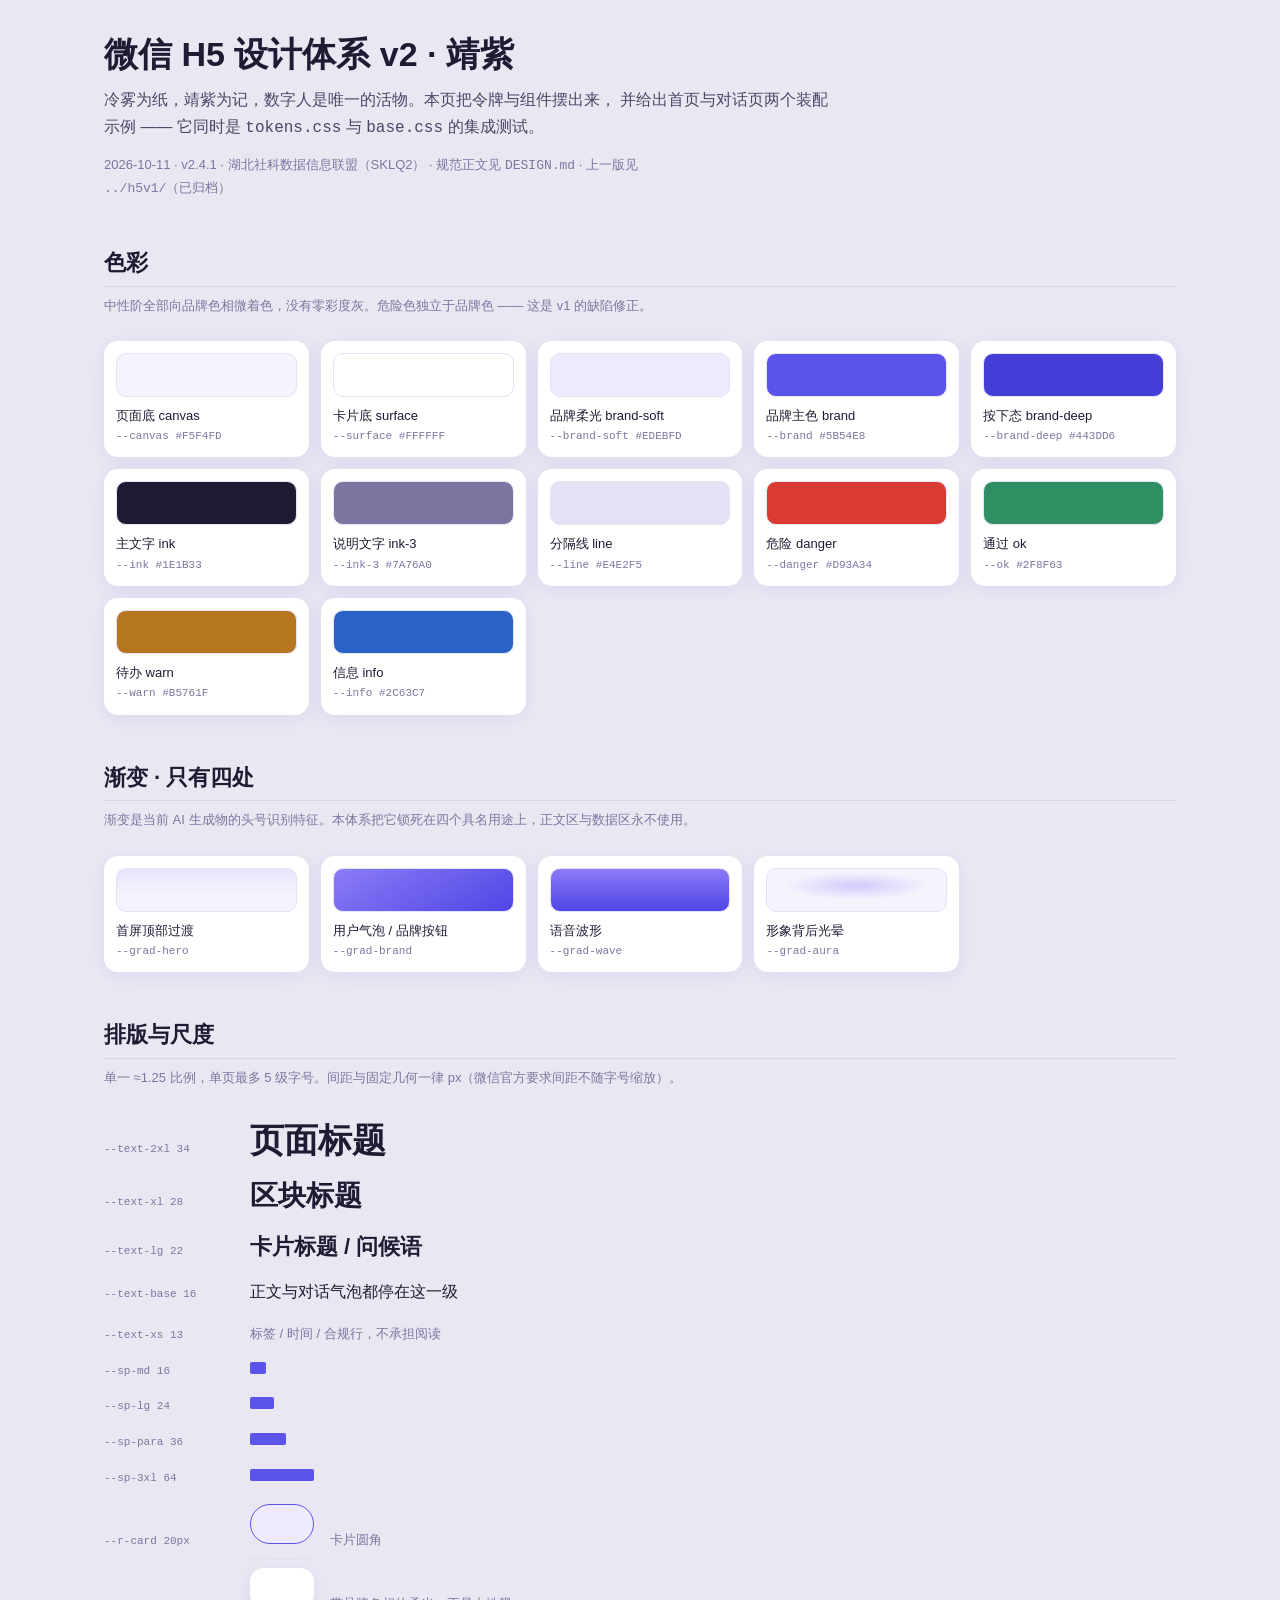
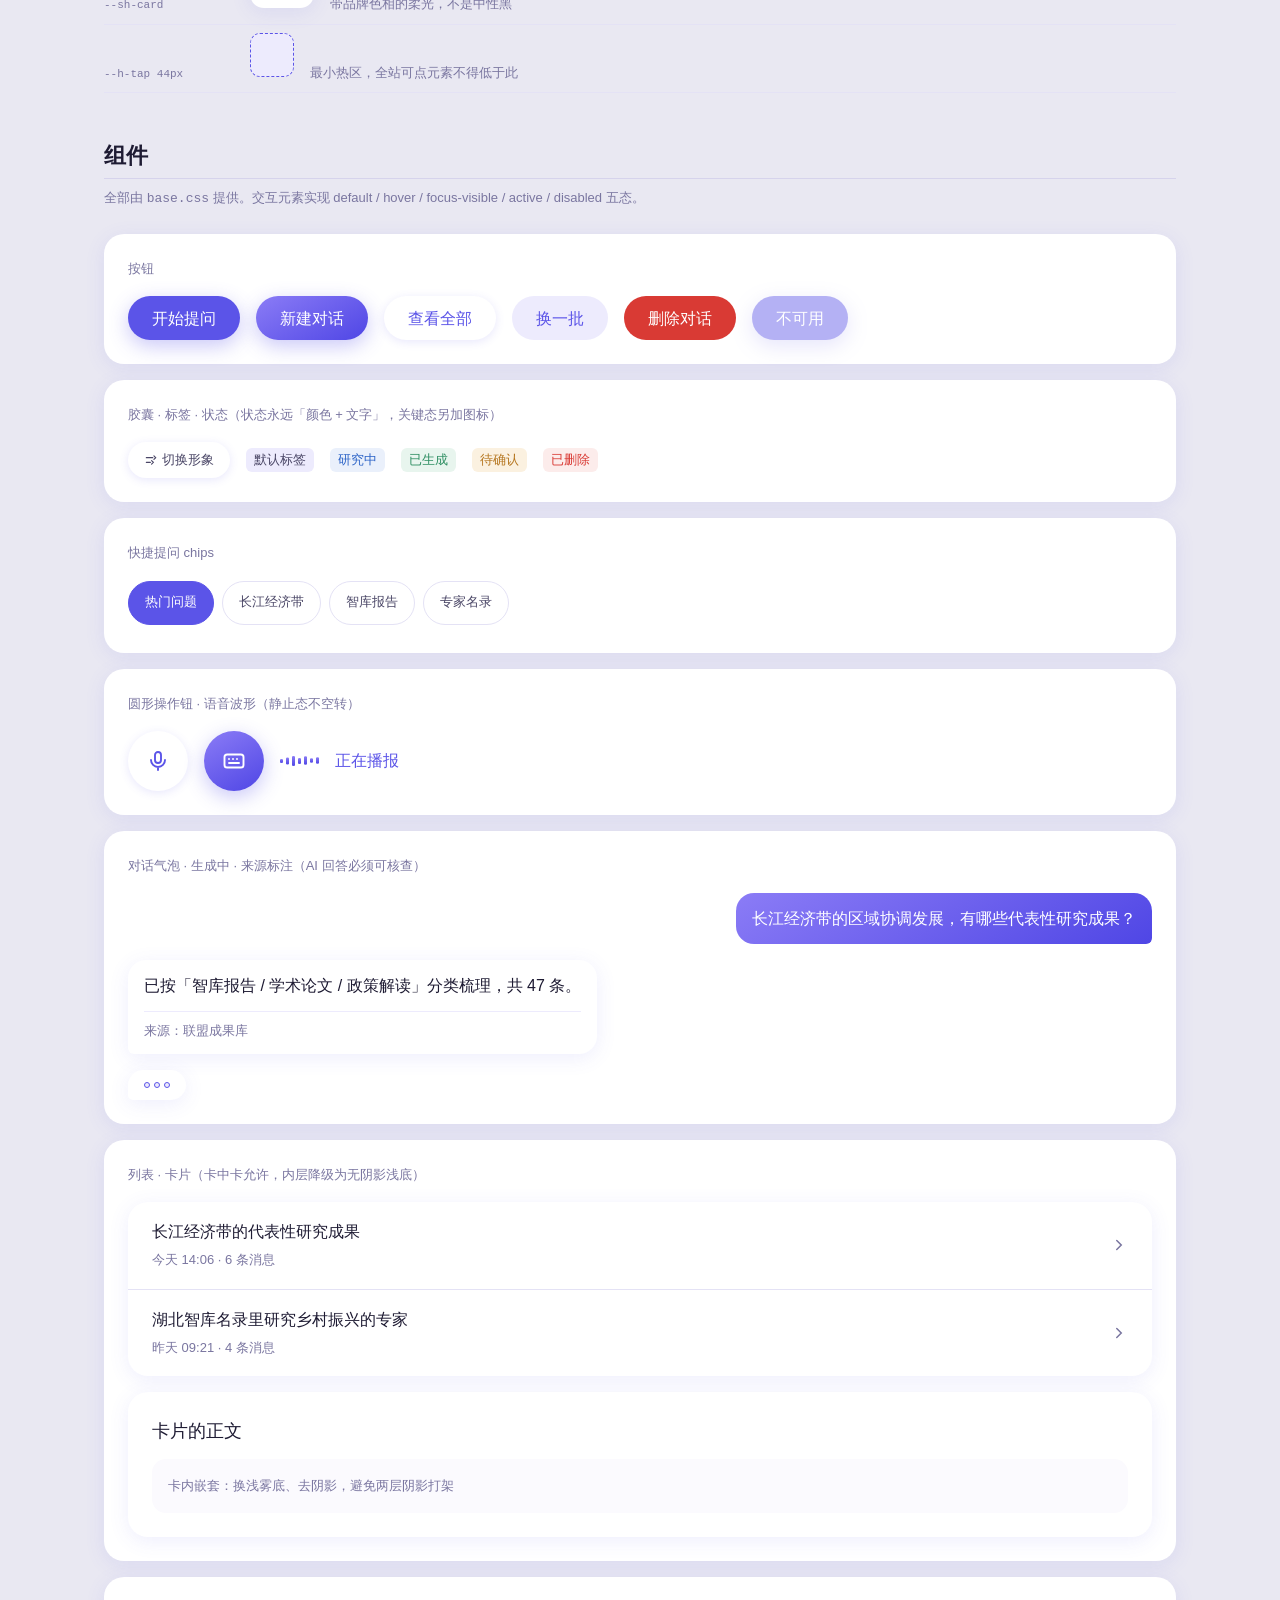
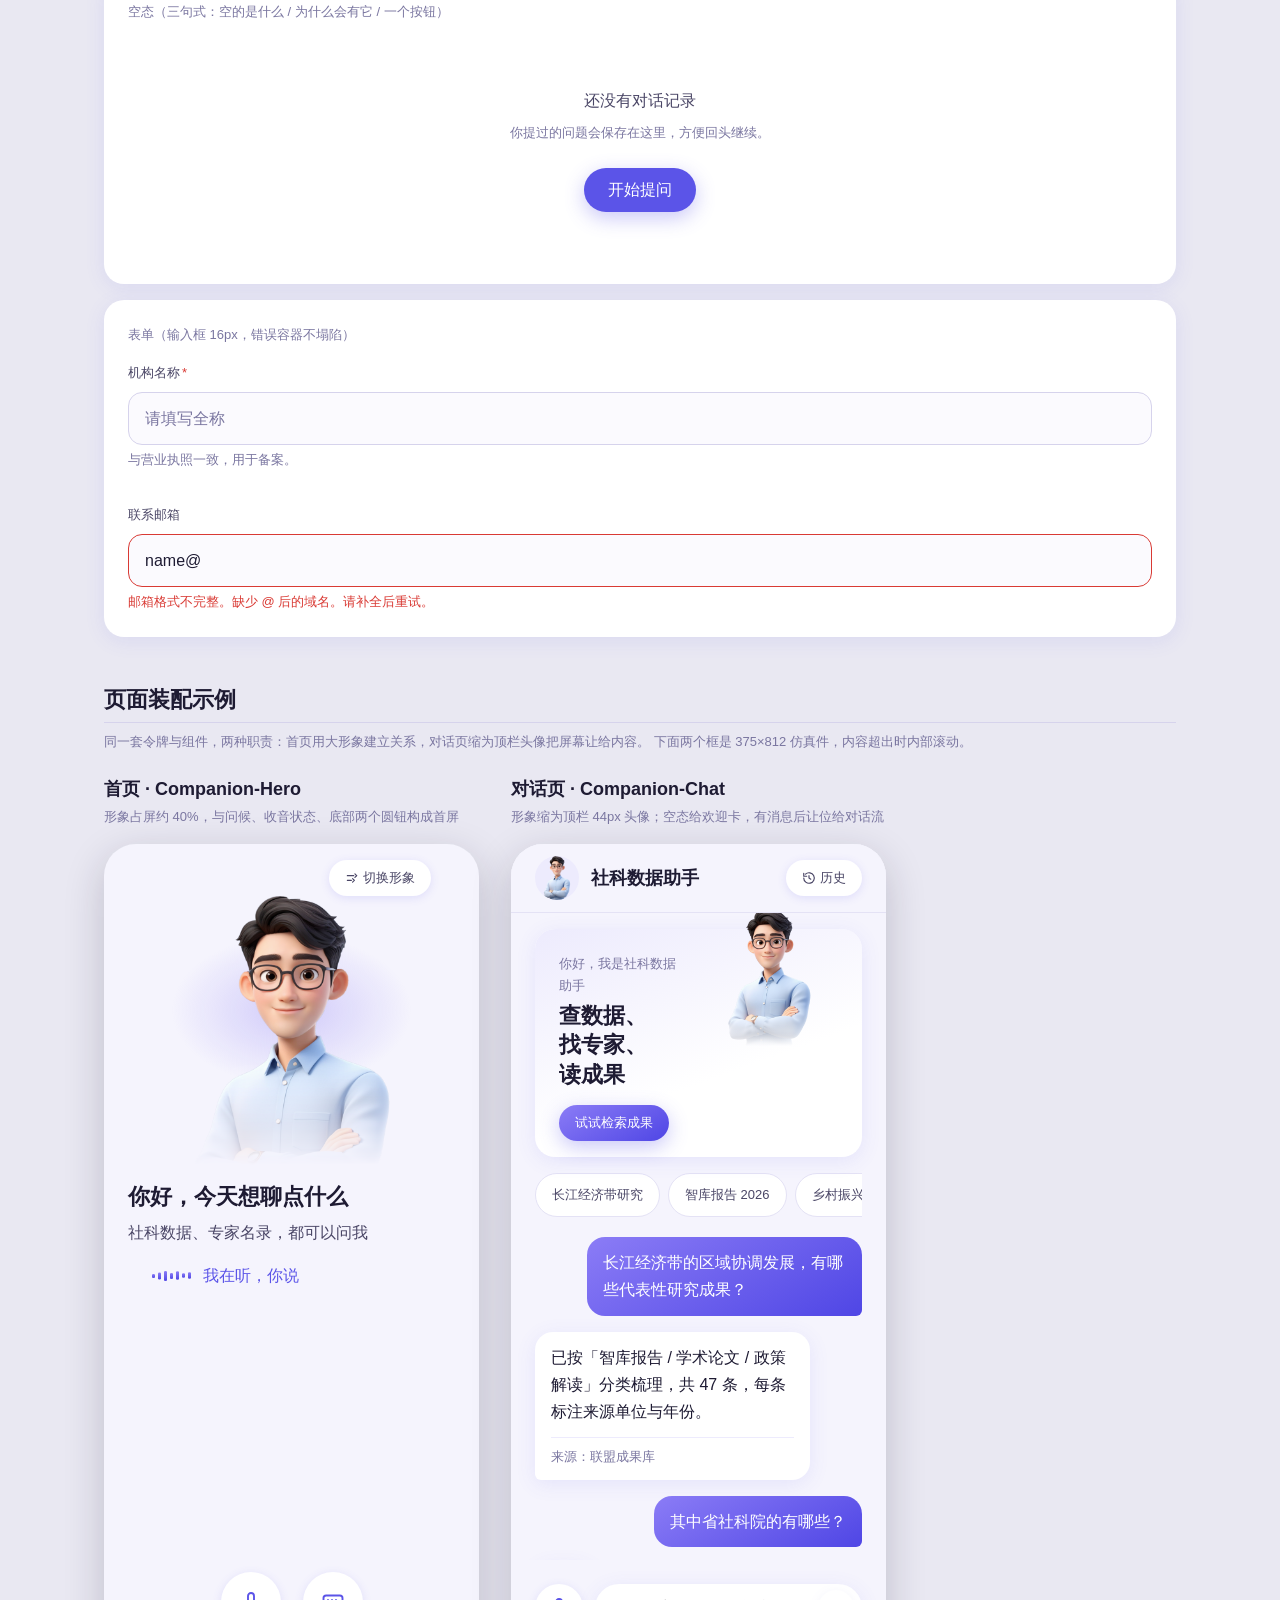
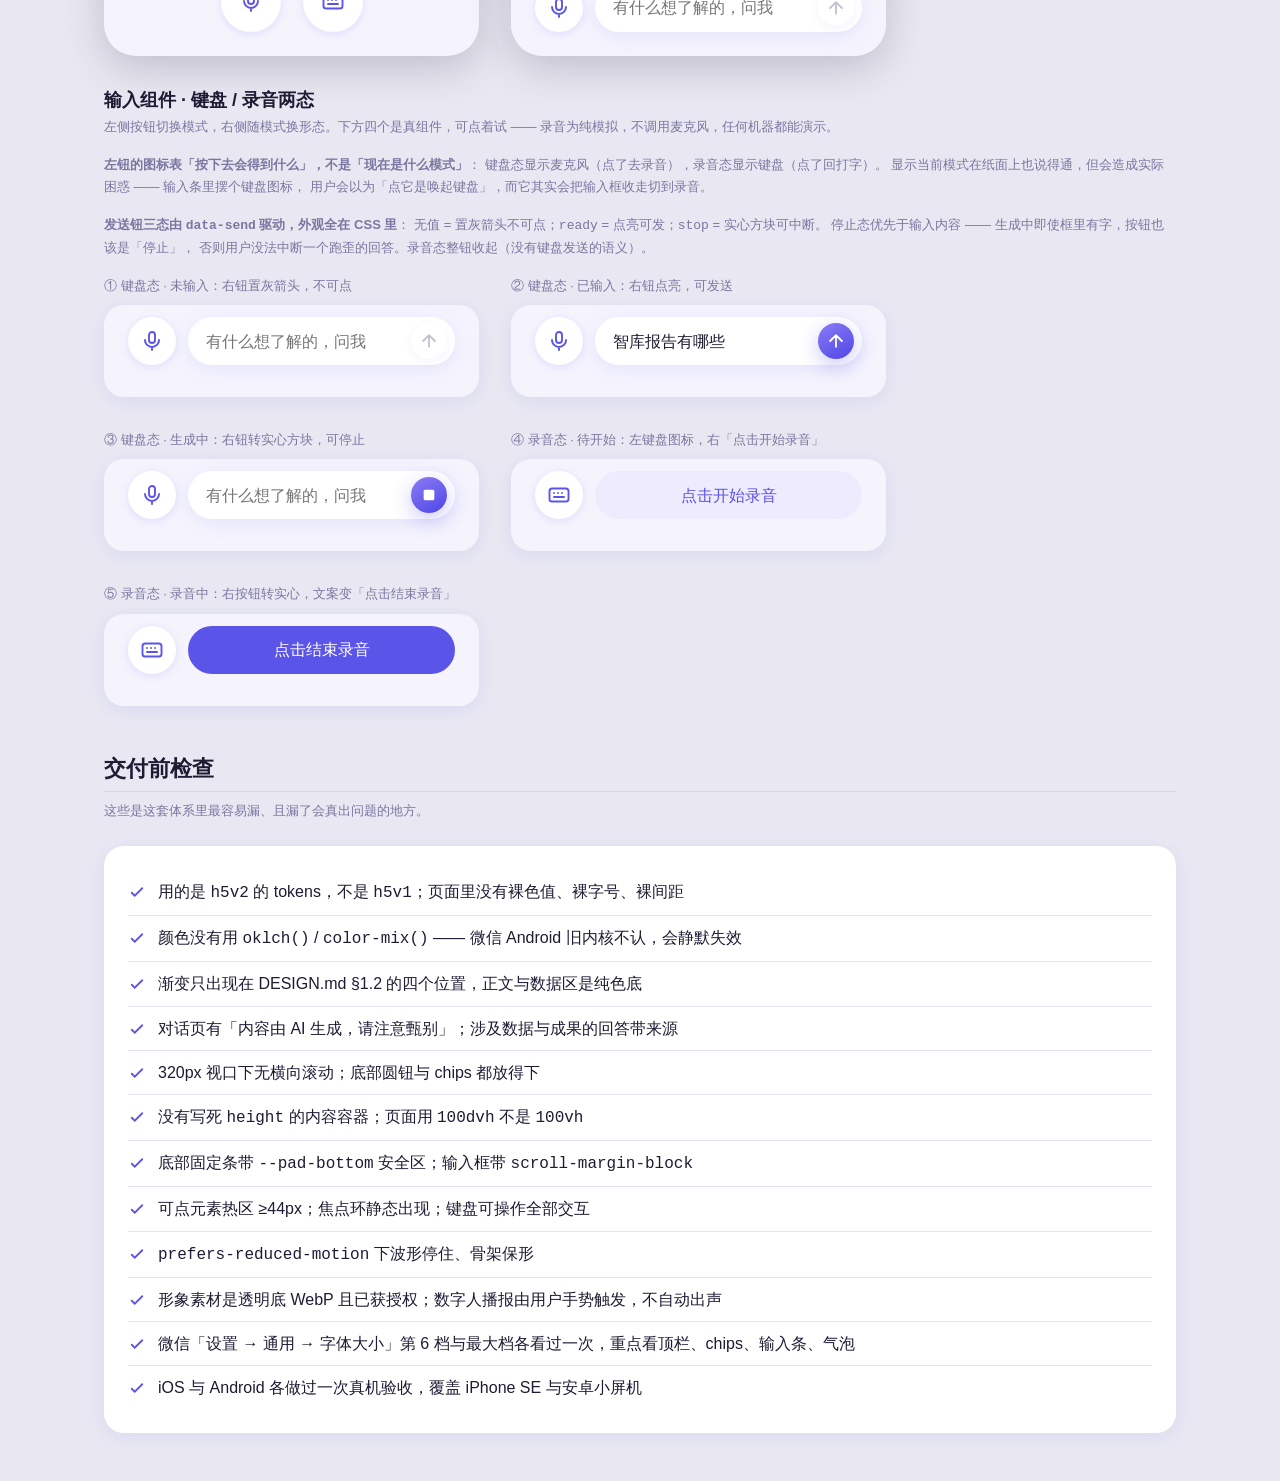
==== h5v2/index.html @ 38e5b676 "feat: H5 演示站 v1 —— 对话主链路、登录态与账户体系 覆盖首页 / 对话 / 历史 / 账户 / 改手机号 / 404 / 500 七页， 设计体系落在 h5v2/（与父仓库 manua" ====
<!doctype html>
<html lang="zh-CN">
<head>
<meta charset="utf-8">
<meta name="viewport" content="width=device-width, initial-scale=1, viewport-fit=cover">
<title>h5v2 规范预览 | 湖北社科数据信息联盟</title>
<!-- 与业务页面完全相同的引入顺序，本页因此同时是 tokens + base 的集成测试 -->
<link rel="stylesheet" href="./tokens.css">
<link rel="stylesheet" href="./base.css">
<style>
/* ==========================================================================
   本页自身的展示层 —— 不属于设计体系，只为把规范摆出来看
   业务页面不要抄这里的样式
   ========================================================================== */

body { background: #E9E8F2; }

.wrap { max-width: 1120px; margin: 0 auto; padding: var(--sp-xl) var(--sp-lg) var(--sp-3xl); }

.masthead { margin-bottom: var(--sp-xl); }
.masthead h1 { font-size: var(--text-2xl); }
.masthead p { margin-top: var(--sp-xs); color: var(--ink-2); max-width: 46em; }
.masthead .meta { margin-top: var(--sp-sm); font-size: var(--text-xs); color: var(--ink-3); }

.block { margin-top: var(--sp-2xl); }
.block > h2 {
  font-size: var(--text-lg);
  padding-bottom: var(--sp-xs);
  border-bottom: 1px solid var(--mist-5);
}
.block > h2 + p { margin-top: var(--sp-xs); font-size: var(--text-xs); color: var(--ink-3); }
.block__body { margin-top: var(--sp-lg); }

/* 令牌表 */
.tokgrid { display: grid; gap: var(--sp-sm); grid-template-columns: repeat(auto-fill, minmax(190px, 1fr)); }
.tok {
  background: var(--surface); border-radius: var(--r-md); padding: var(--sp-sm);
  box-shadow: var(--sh-card);
}
.tok__chip { height: 44px; border-radius: var(--r-sm); border: 1px solid var(--line); }
.tok__name { margin-top: var(--sp-xs); font-size: var(--text-xs); font-weight: var(--w-mid); }
.tok__val { font-family: var(--font-mono); font-size: 11px; color: var(--ink-3); }

/* 字号 / 间距示例 */
.specrow { display: flex; align-items: baseline; gap: var(--sp-md); padding: var(--sp-xs) 0;
           border-bottom: 1px solid var(--line); }
.specrow__key { flex: 0 0 130px; font-family: var(--font-mono); font-size: 11px; color: var(--ink-3); }
.bar { height: 12px; background: var(--brand); border-radius: 2px; }

/* 组件展示格 */
.shelf { display: flex; flex-wrap: wrap; gap: var(--sp-md); align-items: center;
         background: var(--surface); border-radius: var(--r-card); padding: var(--sp-lg);
         box-shadow: var(--sh-card); }
.shelf--col { flex-direction: column; align-items: stretch; }
.shelf + .shelf { margin-top: var(--sp-md); }
.shelf__label { flex: 0 0 100%; font-size: var(--text-xs); color: var(--ink-3); }
.shelf__label:not(:first-child) { margin-top: var(--sp-sm); }

/* 手机仿真框：375×812，内容超出时内部滚动，与真机一致。
   这是预览页的仿真件；交付页面遵循「避免绝对高度」用 min-height。 */
.screens { display: flex; flex-wrap: wrap; gap: var(--sp-xl); }
/* min-width:0 必须写：flex 项的 min-width 默认是 auto，会以 375px 内容宽为下限，
   在 320px 视口下把整个预览页撑出横向滚动 */
.screenwrap { flex: 1 1 375px; min-width: 0; max-width: 375px; }
.screenwrap > h3 { font-size: var(--text-md); margin-bottom: var(--sp-2xs); }
.screenwrap > p { font-size: var(--text-xs); color: var(--ink-3); margin-bottom: var(--sp-md); }
.phone {
  /* 桌面端是精确的 375×812 仿真；窄视口下按容器收缩，保证本页自身不横向溢出 */
  width: min(375px, 100%); height: 812px;
  border-radius: 32px; overflow-y: auto; overscroll-behavior: contain;
  background: var(--canvas);
  box-shadow: 0 12px 40px rgba(30, 27, 51, .20);
  scrollbar-width: none;
}
.phone::-webkit-scrollbar { display: none; }
/* 仿真框内：100dvh 换成撑满仿真框高度，这样底部条能贴底，与真机一致。
   --gutter 用 vw 计算，在仿真框里 vw 仍是整个浏览器视口宽度，会偏大；
   按 375px 屏重设为业务页面的实际值。 */
.phone { --gutter: 16px; }
.phone .h5, .phone .docpage { min-height: 100%; }
.phone .h5__main { padding-bottom: var(--sp-md); }

.toprow { display: flex; justify-content: flex-end; padding: var(--sp-md) var(--pad-end) 0; }
.listening { display: flex; align-items: center; gap: var(--sp-sm);
             padding: var(--sp-md) var(--pad-end) 0 var(--pad-start); }
.bar__title { flex: 1 1 auto; min-width: 0; }
.bar__title h1 { font-size: var(--text-md); }
.flowpad { padding-inline: var(--pad-end) var(--pad-start); }

/* 检查清单 */
.checklist { background: var(--surface); border-radius: var(--r-card); padding: var(--sp-lg);
             box-shadow: var(--sh-card); }
.checklist li { display: flex; gap: var(--sp-sm); padding: var(--sp-xs) 0; font-size: var(--text-base);
                border-bottom: 1px solid var(--line); }
.checklist li:last-child { border-bottom: 0; }
.checklist svg { flex: 0 0 auto; width: 18px; height: 18px; color: var(--brand); margin-top: 5px; }
</style>
</head>
<body>
<div class="wrap">

  <div class="masthead">
    <h1>微信 H5 设计体系 v2 · 靖紫</h1>
    <p>冷雾为纸，靖紫为记，数字人是唯一的活物。本页把令牌与组件摆出来，
       并给出首页与对话页两个装配示例 —— 它同时是 <code>tokens.css</code> 与
       <code>base.css</code> 的集成测试。</p>
    <p class="meta">2026-10-11 · v2.4.1 · 湖北社科数据信息联盟（SKLQ2）
      · 规范正文见 <code>DESIGN.md</code> · 上一版见 <code>../h5v1/</code>（已归档）</p>
  </div>

  <!-- ================= 色彩 ================= -->
  <section class="block">
    <h2>色彩</h2>
    <p>中性阶全部向品牌色相微着色，没有零彩度灰。危险色独立于品牌色 —— 这是 v1 的缺陷修正。</p>
    <div class="block__body tokgrid">
      <div class="tok"><div class="tok__chip" style="background:#F5F4FD"></div>
        <div class="tok__name">页面底 canvas</div><div class="tok__val">--canvas #F5F4FD</div></div>
      <div class="tok"><div class="tok__chip" style="background:#FFFFFF"></div>
        <div class="tok__name">卡片底 surface</div><div class="tok__val">--surface #FFFFFF</div></div>
      <div class="tok"><div class="tok__chip" style="background:#EDEBFD"></div>
        <div class="tok__name">品牌柔光 brand-soft</div><div class="tok__val">--brand-soft #EDEBFD</div></div>
      <div class="tok"><div class="tok__chip" style="background:#5B54E8"></div>
        <div class="tok__name">品牌主色 brand</div><div class="tok__val">--brand #5B54E8</div></div>
      <div class="tok"><div class="tok__chip" style="background:#443DD6"></div>
        <div class="tok__name">按下态 brand-deep</div><div class="tok__val">--brand-deep #443DD6</div></div>
      <div class="tok"><div class="tok__chip" style="background:#1E1B33"></div>
        <div class="tok__name">主文字 ink</div><div class="tok__val">--ink #1E1B33</div></div>
      <div class="tok"><div class="tok__chip" style="background:#7A76A0"></div>
        <div class="tok__name">说明文字 ink-3</div><div class="tok__val">--ink-3 #7A76A0</div></div>
      <div class="tok"><div class="tok__chip" style="background:#E4E2F5"></div>
        <div class="tok__name">分隔线 line</div><div class="tok__val">--line #E4E2F5</div></div>
      <div class="tok"><div class="tok__chip" style="background:#D93A34"></div>
        <div class="tok__name">危险 danger</div><div class="tok__val">--danger #D93A34</div></div>
      <div class="tok"><div class="tok__chip" style="background:#2F8F63"></div>
        <div class="tok__name">通过 ok</div><div class="tok__val">--ok #2F8F63</div></div>
      <div class="tok"><div class="tok__chip" style="background:#B5761F"></div>
        <div class="tok__name">待办 warn</div><div class="tok__val">--warn #B5761F</div></div>
      <div class="tok"><div class="tok__chip" style="background:#2C63C7"></div>
        <div class="tok__name">信息 info</div><div class="tok__val">--info #2C63C7</div></div>
    </div>
  </section>

  <!-- ================= 渐变 ================= -->
  <section class="block">
    <h2>渐变 · 只有四处</h2>
    <p>渐变是当前 AI 生成物的头号识别特征。本体系把它锁死在四个具名用途上，正文区与数据区永不使用。</p>
    <div class="block__body tokgrid">
      <div class="tok"><div class="tok__chip" style="background:linear-gradient(180deg,#E7E4FB 0%,#F5F4FD 62%,#F5F4FD 100%)"></div>
        <div class="tok__name">首屏顶部过渡</div><div class="tok__val">--grad-hero</div></div>
      <div class="tok"><div class="tok__chip" style="background:linear-gradient(150deg,#8B7CF6 0%,#4F46E5 100%)"></div>
        <div class="tok__name">用户气泡 / 品牌按钮</div><div class="tok__val">--grad-brand</div></div>
      <div class="tok"><div class="tok__chip" style="background:linear-gradient(180deg,#8B7CF6 0%,#4F46E5 100%)"></div>
        <div class="tok__name">语音波形</div><div class="tok__val">--grad-wave</div></div>
      <div class="tok"><div class="tok__chip" style="background:radial-gradient(58% 46% at 50% 40%,rgba(139,124,246,.34) 0%,rgba(139,124,246,0) 72%),#F5F4FD"></div>
        <div class="tok__name">形象背后光晕</div><div class="tok__val">--grad-aura</div></div>
    </div>
  </section>

  <!-- ================= 排版与尺度 ================= -->
  <section class="block">
    <h2>排版与尺度</h2>
    <p>单一 ≈1.25 比例，单页最多 5 级字号。间距与固定几何一律 px（微信官方要求间距不随字号缩放）。</p>
    <div class="block__body">
      <div class="specrow"><span class="specrow__key">--text-2xl 34</span><span class="t-display">页面标题</span></div>
      <div class="specrow"><span class="specrow__key">--text-xl 28</span><span class="t-title">区块标题</span></div>
      <div class="specrow"><span class="specrow__key">--text-lg 22</span><span class="t-lg">卡片标题 / 问候语</span></div>
      <div class="specrow"><span class="specrow__key">--text-base 16</span><span class="t-body">正文与对话气泡都停在这一级</span></div>
      <div class="specrow"><span class="specrow__key">--text-xs 13</span><span class="t-xs">标签 / 时间 / 合规行，不承担阅读</span></div>

      <div class="specrow"><span class="specrow__key">--sp-md 16</span><span class="bar" style="width:16px"></span></div>
      <div class="specrow"><span class="specrow__key">--sp-lg 24</span><span class="bar" style="width:24px"></span></div>
      <div class="specrow"><span class="specrow__key">--sp-para 36</span><span class="bar" style="width:36px"></span></div>
      <div class="specrow"><span class="specrow__key">--sp-3xl 64</span><span class="bar" style="width:64px"></span></div>

      <div class="specrow"><span class="specrow__key">--r-card 20px</span>
        <span style="width:64px;height:40px;border-radius:var(--r-card);background:var(--brand-soft);border:1px solid var(--brand)"></span>
        <span class="t-xs">卡片圆角</span></div>
      <div class="specrow"><span class="specrow__key">--sh-card</span>
        <span style="width:64px;height:40px;border-radius:var(--r-md);background:#fff;box-shadow:var(--sh-card)"></span>
        <span class="t-xs">带品牌色相的柔光，不是中性黑</span></div>
      <div class="specrow"><span class="specrow__key">--h-tap 44px</span>
        <span style="width:44px;height:44px;border-radius:var(--r-sm);background:var(--mist-3);border:1px dashed var(--brand)"></span>
        <span class="t-xs">最小热区，全站可点元素不得低于此</span></div>
    </div>
  </section>

  <!-- ================= 组件 ================= -->
  <section class="block">
    <h2>组件</h2>
    <p>全部由 <code>base.css</code> 提供。交互元素实现 default / hover / focus-visible / active / disabled 五态。</p>

    <div class="block__body">
      <div class="shelf">
        <span class="shelf__label">按钮</span>
        <button class="btn btn--primary">开始提问</button>
        <button class="btn btn--gradient">新建对话</button>
        <button class="btn btn--ghost">查看全部</button>
        <button class="btn btn--quiet">换一批</button>
        <button class="btn btn--danger">删除对话</button>
        <button class="btn btn--primary" disabled>不可用</button>
      </div>

      <div class="shelf">
        <span class="shelf__label">胶囊 · 标签 · 状态（状态永远「颜色 + 文字」，关键态另加图标）</span>
        <button class="pill">
          <svg viewBox="0 0 24 24" fill="none" stroke="currentColor" stroke-width="2" stroke-linecap="round" aria-hidden="true">
            <path d="M4 8h11M4 16h7"/><path d="M17 5l3 3-3 3M13 13l3 3-3 3"/></svg>
          切换形象
        </button>
        <span class="tag">默认标签</span>
        <span class="tag tag--info">研究中</span>
        <span class="tag tag--ok">已生成</span>
        <span class="tag tag--warn">待确认</span>
        <span class="tag tag--danger">已删除</span>
      </div>

      <div class="shelf">
        <span class="shelf__label">快捷提问 chips</span>
        <span class="chips" style="max-width:100%">
          <button class="chip chip--on">热门问题</button>
          <button class="chip">长江经济带</button>
          <button class="chip">智库报告</button>
          <button class="chip">专家名录</button>
        </span>
      </div>

      <div class="shelf">
        <span class="shelf__label">圆形操作钮 · 语音波形（静止态不空转）</span>
        <button class="iconbtn" aria-label="录音提问">
          <svg viewBox="0 0 24 24" fill="none" stroke="currentColor" stroke-width="1.9" stroke-linecap="round" aria-hidden="true">
            <rect x="9" y="3" width="6" height="11" rx="3"/><path d="M5 11a7 7 0 0 0 14 0M12 18v3"/></svg>
        </button>
        <button class="iconbtn iconbtn--brand" aria-label="键盘输入">
          <svg viewBox="0 0 24 24" fill="none" stroke="currentColor" stroke-width="1.9" stroke-linecap="round" stroke-linejoin="round" aria-hidden="true">
            <rect x="2.5" y="5.5" width="19" height="13" rx="2.6"/><path d="M7 10h.01M11 10h.01M15 10h.01M7 14h10"/></svg>
        </button>
        <span class="wave is-live" aria-hidden="true"><i></i><i></i><i></i><i></i><i></i><i></i><i></i></span>
        <span class="t-brand">正在播报</span>
      </div>

      <div class="shelf shelf--col">
        <span class="shelf__label">对话气泡 · 生成中 · 来源标注（AI 回答必须可核查）</span>
        <p class="bubble bubble--user" style="max-width:84%">长江经济带的区域协调发展，有哪些代表性研究成果？</p>
        <div class="bubble bubble--ai" style="max-width:84%">
          已按「智库报告 / 学术论文 / 政策解读」分类梳理，共 47 条。
          <span class="bubble__src">来源：联盟成果库</span>
        </div>
        <div class="bubble bubble--ai bubble--typing" style="width:max-content" role="status" aria-label="正在生成回答">
          <i></i><i></i><i></i>
        </div>
      </div>

      <div class="shelf shelf--col">
        <span class="shelf__label">列表 · 卡片（卡中卡允许，内层降级为无阴影浅底）</span>
        <div class="rowlist">
          <button class="row">
            <span class="row__main">
              <span class="row__title">长江经济带的代表性研究成果</span>
              <span class="row__meta">今天 14:06 · 6 条消息</span>
            </span>
            <svg class="row__chev" viewBox="0 0 24 24" fill="none" stroke="currentColor" stroke-width="2" stroke-linecap="round" aria-hidden="true"><path d="M9 6l6 6-6 6"/></svg>
          </button>
          <button class="row">
            <span class="row__main">
              <span class="row__title">湖北智库名录里研究乡村振兴的专家</span>
              <span class="row__meta">昨天 09:21 · 4 条消息</span>
            </span>
            <svg class="row__chev" viewBox="0 0 24 24" fill="none" stroke="currentColor" stroke-width="2" stroke-linecap="round" aria-hidden="true"><path d="M9 6l6 6-6 6"/></svg>
          </button>
        </div>
        <div class="card">
          <p class="t-md">卡片的正文</p>
          <div class="card__inset" style="margin-top:12px">
            <p class="t-xs">卡内嵌套：换浅雾底、去阴影，避免两层阴影打架</p>
          </div>
        </div>
      </div>

      <div class="shelf shelf--col">
        <span class="shelf__label">空态（三句式：空的是什么 / 为什么会有它 / 一个按钮）</span>
        <div class="empty">
          <p class="empty__title">还没有对话记录</p>
          <p class="empty__hint">你提过的问题会保存在这里，方便回头继续。</p>
          <button class="btn btn--primary">开始提问</button>
        </div>
      </div>

      <div class="shelf shelf--col">
        <span class="shelf__label">表单（输入框 16px，错误容器不塌陷）</span>
        <div class="field">
          <label class="field__label" for="demo-name">机构名称<span class="field__req" aria-hidden="true">*</span></label>
          <input class="field__input" id="demo-name" required placeholder="请填写全称">
          <p class="field__help">与营业执照一致，用于备案。</p>
        </div>
        <div class="field" style="margin-top:16px">
          <label class="field__label" for="demo-bad">联系邮箱</label>
          <input class="field__input" id="demo-bad" aria-invalid="true" aria-describedby="demo-bad-err" value="name@">
          <p class="field__error" id="demo-bad-err">邮箱格式不完整。缺少 @ 后的域名。请补全后重试。</p>
        </div>
      </div>
    </div>
  </section>

  <!-- ================= 页面装配示例 ================= -->
  <section class="block">
    <h2>页面装配示例</h2>
    <p>同一套令牌与组件，两种职责：首页用大形象建立关系，对话页缩为顶栏头像把屏幕让给内容。
       下面两个框是 375×812 仿真件，内容超出时内部滚动。</p>

    <div class="block__body screens">

      <!-- 首页 -->
      <div class="screenwrap">
        <h3>首页 · Companion-Hero</h3>
        <p>形象占屏约 40%，与问候、收音状态、底部两个圆钮构成首屏</p>
        <div class="phone">
          <div class="h5">
            <main class="h5__main">
              <div class="toprow">
                <button class="pill">
                  <svg viewBox="0 0 24 24" fill="none" stroke="currentColor" stroke-width="2" stroke-linecap="round" aria-hidden="true">
                    <path d="M4 8h11M4 16h7"/><path d="M17 5l3 3-3 3M13 13l3 3-3 3"/></svg>
                  切换形象
                </button>
              </div>

              <div class="figure">
                <img class="figure__img" src="assets/avatars/avatar-02.png"
                     alt="数字人助手形象" width="300" height="400" fetchpriority="high">
              </div>

              <div class="greet">
                <p class="greet__hi">你好，今天想聊点什么</p>
                <p class="greet__sub">社科数据、专家名录，都可以问我</p>
              </div>

              <div class="listening">
                <span class="wave is-live" aria-hidden="true"><i></i><i></i><i></i><i></i><i></i><i></i><i></i></span>
                <span class="t-brand">我在听，你说</span>
              </div>
            </main>

            <div class="composer" style="justify-content:center">
              <div class="dock">
                <button class="iconbtn" aria-label="录音提问">
                  <svg viewBox="0 0 24 24" fill="none" stroke="currentColor" stroke-width="1.9" stroke-linecap="round" aria-hidden="true">
                    <rect x="9" y="3" width="6" height="11" rx="3"/><path d="M5 11a7 7 0 0 0 14 0M12 18v3"/></svg>
                </button>
                <button class="iconbtn" aria-label="键盘输入">
                  <svg viewBox="0 0 24 24" fill="none" stroke="currentColor" stroke-width="1.9" stroke-linecap="round" stroke-linejoin="round" aria-hidden="true">
                    <rect x="2.5" y="5.5" width="19" height="13" rx="2.6"/><path d="M7 10h.01M11 10h.01M15 10h.01M7 14h10"/></svg>
                </button>
              </div>
            </div>
          </div>
        </div>
      </div>

      <!-- 对话页 -->
      <div class="screenwrap">
        <h3>对话页 · Companion-Chat</h3>
        <p>形象缩为顶栏 44px 头像；空态给欢迎卡，有消息后让位给对话流</p>
        <div class="phone">
          <div class="docpage">
            <div class="docpage__bar">
              <span class="figure figure--dock">
                <img class="figure__img" src="assets/avatars/avatar-02.png" alt="" width="44" height="44">
              </span>
              <span class="bar__title"><h1>社科数据助手</h1></span>
              <button class="pill">
                <svg viewBox="0 0 24 24" fill="none" stroke="currentColor" stroke-width="2" stroke-linecap="round" stroke-linejoin="round" aria-hidden="true">
                  <path d="M3 12a9 9 0 1 0 3-6.7"/><path d="M3 4v5h5"/><path d="M12 8v4l3 2"/></svg>
                历史
              </button>
            </div>

            <div class="docpage__flow">
              <div class="herocard">
                <div class="herocard__body">
                  <p class="herocard__hi">你好，我是社科数据助手</p>
                  <p class="herocard__title">查数据、找专家、读成果</p>
                  <div class="herocard__cta">
                    <button class="btn btn--gradient btn--sm">试试检索成果</button>
                  </div>
                </div>
                <div class="herocard__figure">
                  <img class="figure__img" src="assets/avatars/avatar-02.png" alt="" width="120" height="132">
                </div>
              </div>

              <div class="chips">
                <button class="chip">长江经济带研究</button>
                <button class="chip">智库报告 2026</button>
                <button class="chip">乡村振兴专家</button>
              </div>

              <p class="bubble bubble--user">长江经济带的区域协调发展，有哪些代表性研究成果？</p>

              <div class="bubble bubble--ai">
                已按「智库报告 / 学术论文 / 政策解读」分类梳理，共 47 条，每条标注来源单位与年份。
                <span class="bubble__src">来源：联盟成果库</span>
              </div>

              <p class="bubble bubble--user">其中省社科院的有哪些？</p>

              <div class="bubble bubble--ai bubble--typing" style="width:max-content"
                   role="status" aria-label="正在生成回答">
                <i></i><i></i><i></i>
              </div>
            </div>

            <p class="aiflag">内容由 AI 生成，请注意甄别</p>

            <div class="docpage__foot">
              <div class="composer" data-composer id="demo-composer">
                <!-- 左：模式切换。图标表「下一步动作」（键盘态显麦克风 / 录音态显键盘），
                     aria-label 说的是同一件事，不互相打架 -->
                <button class="iconbtn composer__mode" type="button" data-mode-toggle>
                  <svg class="i-keyboard" viewBox="0 0 24 24" fill="none" stroke="currentColor" stroke-width="1.9"
                       stroke-linecap="round" stroke-linejoin="round" aria-hidden="true">
                    <rect x="2.5" y="5.5" width="19" height="13" rx="2.6"/>
                    <path d="M7 10h.01M11 10h.01M15 10h.01M7 14h10"/></svg>
                  <svg class="i-voice" viewBox="0 0 24 24" fill="none" stroke="currentColor" stroke-width="1.9"
                       stroke-linecap="round" aria-hidden="true">
                    <rect x="9" y="3" width="6" height="11" rx="3"/><path d="M5 11a7 7 0 0 0 14 0M12 18v3"/></svg>
                </button>

                <!-- 右 · 键盘态。发送钮在输入框内部最右 -->
                <div class="composer__field">
                  <input type="text" placeholder="有什么想了解的，问我" aria-label="输入你的问题">
                  <button class="iconbtn composer__send" type="button" data-send-btn disabled aria-label="发送">
                    <svg class="i-arrow" viewBox="0 0 24 24" fill="none" stroke="currentColor" stroke-width="2.2"
                         stroke-linecap="round" stroke-linejoin="round" aria-hidden="true">
                      <path d="M12 19V5M5 12l7-7 7 7"/></svg>
                    <svg class="i-stop" viewBox="0 0 24 24" aria-hidden="true">
                      <rect x="4" y="4" width="16" height="16" rx="2.4" fill="currentColor"/></svg>
                  </button>
                </div>

                <!-- 右 · 录音态 -->
                <button class="composer__rec" type="button" data-rec="off" data-rec-btn
                        aria-pressed="false">点击开始录音</button>
              </div>
            </div>
          </div>
        </div>
      </div>

      <!-- 输入组件单列出来看：三态并排 -->
      <div class="screenwrap" style="max-width:100%; flex-basis:100%">
        <h3>输入组件 · 键盘 / 录音两态</h3>
        <p>左侧按钮切换模式，右侧随模式换形态。下方四个是真组件，可点着试 ——
           录音为纯模拟，不调用麦克风，任何机器都能演示。</p>
        <p><strong>左钮的图标表「按下去会得到什么」，不是「现在是什么模式」</strong>：
           键盘态显示麦克风（点了去录音），录音态显示键盘（点了回打字）。
           显示当前模式在纸面上也说得通，但会造成实际困惑 —— 输入条里摆个键盘图标，
           用户会以为「点它是唤起键盘」，而它其实会把输入框收走切到录音。</p>
        <p><strong>发送钮三态由 <code>data-send</code> 驱动，外观全在 CSS 里</strong>：
           无值 = 置灰箭头不可点；<code>ready</code> = 点亮可发；<code>stop</code> = 实心方块可中断。
           停止态优先于输入内容 —— 生成中即使框里有字，按钮也该是「停止」，
           否则用户没法中断一个跑歪的回答。录音态整钮收起（没有键盘发送的语义）。</p>
        <div style="display:flex; flex-wrap:wrap; gap:var(--sp-xl);">
          <div style="flex:1 1 340px; min-width:0; max-width:375px;">
            <p class="t-xs" style="margin-bottom:8px;">① 键盘态 · 未输入：右钮置灰箭头，不可点</p>
            <div style="background:var(--canvas); border-radius:var(--r-card); box-shadow:var(--sh-card); padding-bottom:8px;">
              <div class="composer" data-composer>
                <button class="iconbtn composer__mode" type="button" data-mode-toggle>
                  <svg class="i-keyboard" viewBox="0 0 24 24" fill="none" stroke="currentColor" stroke-width="1.9"
                       stroke-linecap="round" stroke-linejoin="round" aria-hidden="true">
                    <rect x="2.5" y="5.5" width="19" height="13" rx="2.6"/>
                    <path d="M7 10h.01M11 10h.01M15 10h.01M7 14h10"/></svg>
                  <svg class="i-voice" viewBox="0 0 24 24" fill="none" stroke="currentColor" stroke-width="1.9"
                       stroke-linecap="round" aria-hidden="true">
                    <rect x="9" y="3" width="6" height="11" rx="3"/><path d="M5 11a7 7 0 0 0 14 0M12 18v3"/></svg>
                </button>
                <div class="composer__field">
                  <input type="text" placeholder="有什么想了解的，问我" aria-label="输入你的问题">
                  <button class="iconbtn composer__send" type="button" data-send-btn disabled aria-label="发送">
                    <svg class="i-arrow" viewBox="0 0 24 24" fill="none" stroke="currentColor" stroke-width="2.2"
                         stroke-linecap="round" stroke-linejoin="round" aria-hidden="true">
                      <path d="M12 19V5M5 12l7-7 7 7"/></svg>
                    <svg class="i-stop" viewBox="0 0 24 24" aria-hidden="true">
                      <rect x="4" y="4" width="16" height="16" rx="2.4" fill="currentColor"/></svg>
                  </button>
                </div>
                <button class="composer__rec" type="button" data-rec="off" data-rec-btn
                        aria-pressed="false">点击开始录音</button>
              </div>
            </div>
          </div>

          <div style="flex:1 1 340px; min-width:0; max-width:375px;">
            <p class="t-xs" style="margin-bottom:8px;">② 键盘态 · 已输入：右钮点亮，可发送</p>
            <div style="background:var(--canvas); border-radius:var(--r-card); box-shadow:var(--sh-card); padding-bottom:8px;">
              <div class="composer" data-composer>
                <button class="iconbtn composer__mode" type="button" data-mode-toggle>
                  <svg class="i-keyboard" viewBox="0 0 24 24" fill="none" stroke="currentColor" stroke-width="1.9"
                       stroke-linecap="round" stroke-linejoin="round" aria-hidden="true">
                    <rect x="2.5" y="5.5" width="19" height="13" rx="2.6"/>
                    <path d="M7 10h.01M11 10h.01M15 10h.01M7 14h10"/></svg>
                  <svg class="i-voice" viewBox="0 0 24 24" fill="none" stroke="currentColor" stroke-width="1.9"
                       stroke-linecap="round" aria-hidden="true">
                    <rect x="9" y="3" width="6" height="11" rx="3"/><path d="M5 11a7 7 0 0 0 14 0M12 18v3"/></svg>
                </button>
                <div class="composer__field">
                  <input type="text" value="智库报告有哪些" aria-label="输入你的问题">
                  <button class="iconbtn composer__send" type="button" data-send-btn data-send="ready" aria-label="发送">
                    <svg class="i-arrow" viewBox="0 0 24 24" fill="none" stroke="currentColor" stroke-width="2.2"
                         stroke-linecap="round" stroke-linejoin="round" aria-hidden="true">
                      <path d="M12 19V5M5 12l7-7 7 7"/></svg>
                    <svg class="i-stop" viewBox="0 0 24 24" aria-hidden="true">
                      <rect x="4" y="4" width="16" height="16" rx="2.4" fill="currentColor"/></svg>
                  </button>
                </div>
                <button class="composer__rec" type="button" data-rec="off" data-rec-btn
                        aria-pressed="false">点击开始录音</button>
              </div>
            </div>
          </div>

          <div style="flex:1 1 340px; min-width:0; max-width:375px;">
            <p class="t-xs" style="margin-bottom:8px;">③ 键盘态 · 生成中：右钮转实心方块，可停止</p>
            <div style="background:var(--canvas); border-radius:var(--r-card); box-shadow:var(--sh-card); padding-bottom:8px;">
              <div class="composer" data-composer>
                <button class="iconbtn composer__mode" type="button" data-mode-toggle>
                  <svg class="i-keyboard" viewBox="0 0 24 24" fill="none" stroke="currentColor" stroke-width="1.9"
                       stroke-linecap="round" stroke-linejoin="round" aria-hidden="true">
                    <rect x="2.5" y="5.5" width="19" height="13" rx="2.6"/>
                    <path d="M7 10h.01M11 10h.01M15 10h.01M7 14h10"/></svg>
                  <svg class="i-voice" viewBox="0 0 24 24" fill="none" stroke="currentColor" stroke-width="1.9"
                       stroke-linecap="round" aria-hidden="true">
                    <rect x="9" y="3" width="6" height="11" rx="3"/><path d="M5 11a7 7 0 0 0 14 0M12 18v3"/></svg>
                </button>
                <div class="composer__field">
                  <input type="text" placeholder="有什么想了解的，问我" aria-label="输入你的问题">
                  <button class="iconbtn composer__send" type="button" data-send-btn data-send="stop"
                          aria-label="停止生成">
                    <svg class="i-arrow" viewBox="0 0 24 24" fill="none" stroke="currentColor" stroke-width="2.2"
                         stroke-linecap="round" stroke-linejoin="round" aria-hidden="true">
                      <path d="M12 19V5M5 12l7-7 7 7"/></svg>
                    <svg class="i-stop" viewBox="0 0 24 24" aria-hidden="true">
                      <rect x="4" y="4" width="16" height="16" rx="2.4" fill="currentColor"/></svg>
                  </button>
                </div>
                <button class="composer__rec" type="button" data-rec="off" data-rec-btn
                        aria-pressed="false">点击开始录音</button>
              </div>
            </div>
          </div>

          <div style="flex:1 1 340px; min-width:0; max-width:375px;">
            <p class="t-xs" style="margin-bottom:8px;">④ 录音态 · 待开始：左键盘图标，右「点击开始录音」</p>
            <div style="background:var(--canvas); border-radius:var(--r-card); box-shadow:var(--sh-card); padding-bottom:8px;">
              <div class="composer" data-composer data-mode="voice">
                <button class="iconbtn composer__mode" type="button" data-mode-toggle>
                  <svg class="i-keyboard" viewBox="0 0 24 24" fill="none" stroke="currentColor" stroke-width="1.9"
                       stroke-linecap="round" stroke-linejoin="round" aria-hidden="true">
                    <rect x="2.5" y="5.5" width="19" height="13" rx="2.6"/>
                    <path d="M7 10h.01M11 10h.01M15 10h.01M7 14h10"/></svg>
                  <svg class="i-voice" viewBox="0 0 24 24" fill="none" stroke="currentColor" stroke-width="1.9"
                       stroke-linecap="round" aria-hidden="true">
                    <rect x="9" y="3" width="6" height="11" rx="3"/><path d="M5 11a7 7 0 0 0 14 0M12 18v3"/></svg>
                </button>
                <div class="composer__field">
                  <input type="text" placeholder="有什么想了解的，问我" aria-label="输入你的问题">
                  <button class="iconbtn composer__send" type="button" data-send-btn disabled aria-label="发送">
                    <svg class="i-arrow" viewBox="0 0 24 24" fill="none" stroke="currentColor" stroke-width="2.2"
                         stroke-linecap="round" stroke-linejoin="round" aria-hidden="true">
                      <path d="M12 19V5M5 12l7-7 7 7"/></svg>
                    <svg class="i-stop" viewBox="0 0 24 24" aria-hidden="true">
                      <rect x="4" y="4" width="16" height="16" rx="2.4" fill="currentColor"/></svg>
                  </button>
                </div>
                <button class="composer__rec" type="button" data-rec="off" data-rec-btn
                        aria-pressed="false">点击开始录音</button>
              </div>
            </div>
          </div>

          <div style="flex:1 1 340px; min-width:0; max-width:375px;">
            <p class="t-xs" style="margin-bottom:8px;">⑤ 录音态 · 录音中：右按钮转实心，文案变「点击结束录音」</p>
            <div style="background:var(--canvas); border-radius:var(--r-card); box-shadow:var(--sh-card); padding-bottom:8px;">
              <div class="composer" data-composer data-mode="voice">
                <button class="iconbtn composer__mode" type="button" data-mode-toggle>
                  <svg class="i-keyboard" viewBox="0 0 24 24" fill="none" stroke="currentColor" stroke-width="1.9"
                       stroke-linecap="round" stroke-linejoin="round" aria-hidden="true">
                    <rect x="2.5" y="5.5" width="19" height="13" rx="2.6"/>
                    <path d="M7 10h.01M11 10h.01M15 10h.01M7 14h10"/></svg>
                  <svg class="i-voice" viewBox="0 0 24 24" fill="none" stroke="currentColor" stroke-width="1.9"
                       stroke-linecap="round" aria-hidden="true">
                    <rect x="9" y="3" width="6" height="11" rx="3"/><path d="M5 11a7 7 0 0 0 14 0M12 18v3"/></svg>
                </button>
                <div class="composer__field">
                  <input type="text" placeholder="有什么想了解的，问我" aria-label="输入你的问题">
                  <button class="iconbtn composer__send" type="button" data-send-btn disabled aria-label="发送">
                    <svg class="i-arrow" viewBox="0 0 24 24" fill="none" stroke="currentColor" stroke-width="2.2"
                         stroke-linecap="round" stroke-linejoin="round" aria-hidden="true">
                      <path d="M12 19V5M5 12l7-7 7 7"/></svg>
                    <svg class="i-stop" viewBox="0 0 24 24" aria-hidden="true">
                      <rect x="4" y="4" width="16" height="16" rx="2.4" fill="currentColor"/></svg>
                  </button>
                </div>
                <button class="composer__rec" type="button" data-rec="on" data-rec-btn
                        aria-pressed="true">点击结束录音</button>
              </div>
            </div>
          </div>
        </div>
      </div>
    </div>
  </section>

  <!-- ================= 交付前检查 ================= -->
  <section class="block">
    <h2>交付前检查</h2>
    <p>这些是这套体系里最容易漏、且漏了会真出问题的地方。</p>
    <div class="block__body checklist">
      <ul>
        <li><svg viewBox="0 0 24 24" fill="none" stroke="currentColor" stroke-width="2.4" stroke-linecap="round" aria-hidden="true"><path d="M5 13l4 4L19 7"/></svg>
          <span>用的是 <code>h5v2</code> 的 tokens，不是 <code>h5v1</code>；页面里没有裸色值、裸字号、裸间距</span></li>
        <li><svg viewBox="0 0 24 24" fill="none" stroke="currentColor" stroke-width="2.4" stroke-linecap="round" aria-hidden="true"><path d="M5 13l4 4L19 7"/></svg>
          <span>颜色没有用 <code>oklch()</code> / <code>color-mix()</code> —— 微信 Android 旧内核不认，会静默失效</span></li>
        <li><svg viewBox="0 0 24 24" fill="none" stroke="currentColor" stroke-width="2.4" stroke-linecap="round" aria-hidden="true"><path d="M5 13l4 4L19 7"/></svg>
          <span>渐变只出现在 DESIGN.md §1.2 的四个位置，正文与数据区是纯色底</span></li>
        <li><svg viewBox="0 0 24 24" fill="none" stroke="currentColor" stroke-width="2.4" stroke-linecap="round" aria-hidden="true"><path d="M5 13l4 4L19 7"/></svg>
          <span>对话页有「内容由 AI 生成，请注意甄别」；涉及数据与成果的回答带来源</span></li>
        <li><svg viewBox="0 0 24 24" fill="none" stroke="currentColor" stroke-width="2.4" stroke-linecap="round" aria-hidden="true"><path d="M5 13l4 4L19 7"/></svg>
          <span>320px 视口下无横向滚动；底部圆钮与 chips 都放得下</span></li>
        <li><svg viewBox="0 0 24 24" fill="none" stroke="currentColor" stroke-width="2.4" stroke-linecap="round" aria-hidden="true"><path d="M5 13l4 4L19 7"/></svg>
          <span>没有写死 <code>height</code> 的内容容器；页面用 <code>100dvh</code> 不是 <code>100vh</code></span></li>
        <li><svg viewBox="0 0 24 24" fill="none" stroke="currentColor" stroke-width="2.4" stroke-linecap="round" aria-hidden="true"><path d="M5 13l4 4L19 7"/></svg>
          <span>底部固定条带 <code>--pad-bottom</code> 安全区；输入框带 <code>scroll-margin-block</code></span></li>
        <li><svg viewBox="0 0 24 24" fill="none" stroke="currentColor" stroke-width="2.4" stroke-linecap="round" aria-hidden="true"><path d="M5 13l4 4L19 7"/></svg>
          <span>可点元素热区 ≥44px；焦点环静态出现；键盘可操作全部交互</span></li>
        <li><svg viewBox="0 0 24 24" fill="none" stroke="currentColor" stroke-width="2.4" stroke-linecap="round" aria-hidden="true"><path d="M5 13l4 4L19 7"/></svg>
          <span><code>prefers-reduced-motion</code> 下波形停住、骨架保形</span></li>
        <li><svg viewBox="0 0 24 24" fill="none" stroke="currentColor" stroke-width="2.4" stroke-linecap="round" aria-hidden="true"><path d="M5 13l4 4L19 7"/></svg>
          <span>形象素材是透明底 WebP 且已获授权；数字人播报由用户手势触发，不自动出声</span></li>
        <li><svg viewBox="0 0 24 24" fill="none" stroke="currentColor" stroke-width="2.4" stroke-linecap="round" aria-hidden="true"><path d="M5 13l4 4L19 7"/></svg>
          <span>微信「设置 → 通用 → 字体大小」第 6 档与最大档各看过一次，重点看顶栏、chips、输入条、气泡</span></li>
        <li><svg viewBox="0 0 24 24" fill="none" stroke="currentColor" stroke-width="2.4" stroke-linecap="round" aria-hidden="true"><path d="M5 13l4 4L19 7"/></svg>
          <span>iOS 与 Android 各做过一次真机验收，覆盖 iPhone SE 与安卓小屏机</span></li>
      </ul>
    </div>
  </section>

</div>

<script>
/* ==========================================================================
   输入条的两态交互 —— 键盘态 / 录音态
   纯模拟：不调用 getUserMedia，不申请麦克风权限。
   演示站要能在任何机器、任何协议下跑，权限弹窗是会翻车的东西。

   状态机
     键盘态 ──点左侧──▶ 录音待开始 ──点右侧──▶ 录音中 ──点右侧──▶ 识别中 ──▶ 键盘态
        ▲                                                              │
        └──────────────────────点左侧（随时可切回）─────────────────────┘
   ========================================================================== */
(function () {
  'use strict';

  var RECOGNIZED = '长江经济带的区域协调发展，有哪些代表性研究成果？';
  var RECOGNIZE_MS = 1200;   /* 模拟识别耗时 */

  /* 演示站没有真的对话流，所以「生成中」由这个假计时器撑着，
     让发送钮的第三态在展示页里能真的被点出来。 */
  var SEND_MS = 2600;

  document.querySelectorAll('[data-composer]').forEach(function (composer) {
    var modeBtn = composer.querySelector('[data-mode-toggle]');
    var recBtn  = composer.querySelector('[data-rec-btn]');
    var sendBtn = composer.querySelector('[data-send-btn]');
    var input   = composer.querySelector('.composer__field input');
    if (!modeBtn || !recBtn || !input) return;

    /* 每页/每示例独立状态 —— 五个并排的示例互不干扰。
       初始态从 DOM 读，不写死：并排示例里有「已输入」「生成中」「录音中」
       的静态展示，写死初值会把它们重置掉，与页面标注的状态说明不符。 */
    var mode = composer.getAttribute('data-mode') === 'voice' ? 'voice' : 'keyboard';
    var rec  = recBtn.getAttribute('data-rec') === 'on' ? 'on' : 'off';
    var busy = sendBtn ? sendBtn.getAttribute('data-send') === 'stop' : false;
    var timer = null;
    var sendTimer = null;

    /* 发送钮三态。与 chat.html 里同名的那个函数口径一致 ——
       停止态优先于输入内容，录音态整钮收起。 */
    function renderSend() {
      if (!sendBtn) return;
      sendBtn.hidden = mode !== 'keyboard';
      sendBtn.disabled = busy ? false : input.value.trim() === '';
      if (busy) {
        sendBtn.setAttribute('data-send', 'stop');
        sendBtn.setAttribute('aria-label', '停止生成');
      } else {
        if (input.value.trim() !== '') sendBtn.setAttribute('data-send', 'ready');
        else sendBtn.removeAttribute('data-send');
        sendBtn.setAttribute('aria-label', '发送');
      }
    }

    function render() {
      composer.setAttribute('data-mode', mode);

      /* 图标表「下一步动作」，aria-label 说同一件事 —— 两者不再一个说模式、
         一个说动作。读屏用户听到「切换到语音录入」时，看到的也正是麦克风。 */
      modeBtn.setAttribute('aria-label', mode === 'voice' ? '切换到键盘输入' : '切换到语音录入');

      /* 文案按状态一次写全 —— 若只在录音态赋值，识别完回到键盘态会留下
         「正在识别…」的残留文案（按钮虽隐藏，但状态不干净）。 */
      recBtn.textContent = rec === 'busy' ? '正在识别…'
                         : rec === 'on'   ? '点击结束录音'
                         :                  '点击开始录音';
      recBtn.setAttribute('data-rec', rec === 'on' ? 'on' : 'off');
      recBtn.setAttribute('aria-pressed', String(rec === 'on'));
      recBtn.disabled = (rec === 'busy');
      if (rec === 'busy') recBtn.setAttribute('aria-busy', 'true');
      else recBtn.removeAttribute('aria-busy');

      renderSend();
    }

    /* 左：切模式。切走时把录音态收干净，避免留下一个"录着"的按钮 */
    modeBtn.addEventListener('click', function () {
      if (timer) { clearTimeout(timer); timer = null; }
      rec = 'off';
      mode = (mode === 'voice') ? 'keyboard' : 'voice';
      render();
      /* 回到键盘态时把光标送回输入框 —— 已输入的文字不丢，继续打 */
      if (mode === 'keyboard') input.focus();
    });

    /* 右：录音开关。点一下开始，再点一下结束 → 识别中 → 转文字填入输入框 */
    recBtn.addEventListener('click', function () {
      if (rec === 'busy') return;

      if (rec === 'off') {
        rec = 'on';
        render();
        return;
      }

      /* 结束录音 → 识别中 */
      rec = 'busy';
      render();

      timer = setTimeout(function () {
        timer = null;
        /* 转成文字填入输入框，自动回键盘态让用户确认或修改。
           演示站每次填同一句预设文案；接真实 ASR 时替换这一行即可。 */
        input.value = RECOGNIZED;
        mode = 'keyboard';
        rec = 'off';
        render();
        input.focus();
        /* 光标置于末尾，方便直接改 */
        input.setSelectionRange(input.value.length, input.value.length);
      }, RECOGNIZE_MS);
    });

    /* 输入内容变化即时反映到发送钮。用 input 事件，粘贴与输入法上屏都覆盖得到。 */
    if (sendBtn) {
      input.addEventListener('input', renderSend);

      /* 一个钮两种职责：生成中点击 = 停止，否则 = 发送（演示站只做状态演示） */
      sendBtn.addEventListener('click', function () {
        if (busy) {
          clearTimeout(sendTimer);
          sendTimer = null;
          busy = false;
        } else {
          if (input.value.trim() === '') return;
          busy = true;
          clearTimeout(sendTimer);
          sendTimer = setTimeout(function () {
            sendTimer = null;
            busy = false;
            renderSend();
          }, SEND_MS);
        }
        renderSend();
      });
    }

    render();
  });
})();
</script>
</body>
</html>
---- h5v2/tokens.css ----
/* ==========================================================================
   湖北社科数据信息联盟 · 微信 H5 设计体系 v2 —— 令牌（唯一真源）
   位置：05-Design/design-system/h5v2/tokens.css
   方向：明亮靖紫（A 案）· 浅冷雾底 + 柔和弥散阴影 + 3D 数字人
   依据：.reference/H5端设计参考/ 七张参考图；微信官方大字号规范；工信部适老化规范

   使用约定
   1. 全站颜色、字体、字号、间距、圆角、动效一律引用本文件变量。
      业务样式里出现裸色值（#hex / rgb() / oklch()）或裸 font-family，视为违规。
   2. 语义命名，不按数值命名：写 --brand，不写 --color-purple。
   3. 中文 Web 字体不做外链（微信内 Google Fonts 不可达，CJK 全量字库 >5MB）。

   与 v1 的关键差异（改动前请读）
   · 颜色全部用 hex / rgba。v1 用 oklch()，而 oklch 需 Chrome 111+；
     微信 Android 旧内核（X5，微信 8.0.33 以前）不认，整条声明会静默失效 ——
     那是"颜色没了但控制台不报错"的坑。本版不冒这个风险。
   · 深度用柔和阴影，不用 1px 界格线（v1 相反）。
   · 品牌色可大面积使用，不再是 ≤5% 面积的克制点缀。
   · 新增数字人形象位、气泡、语音波形等对话链路组件令牌。
   ========================================================================== */

:root {
  color-scheme: light dark;

  /* ------------------------------------------------------------------ *
   * 1 · 雾与墨 —— 中性阶
   *   全部向品牌色相（紫）微着色，没有零彩度灰。
   *   死灰会显得没人管过；微偏紫的灰一眼就是"选过的"。
   * ------------------------------------------------------------------ */
  --mist-1:       #FBFAFE;   /* 最浅面：卡内嵌套底、输入框底 */
  --mist-2:       #F5F4FD;   /* 页面底：薰衣草白 */
  --mist-3:       #EDEBFD;   /* 选中底 / 轻提示底 / 品牌柔光 */
  --mist-4:       #E4E2F5;   /* 分隔线 */
  --mist-5:       #D6D3EC;   /* 控件描边（需被认出来，不是纯分隔） */

  --surface:      #FFFFFF;   /* 卡片底 */
  --canvas:       var(--mist-2);

  --ink:          #1E1B33;   /* 主文字 */
  --ink-2:        #4A4666;   /* 次级文字 */
  --ink-3:        #7A76A0;   /* 说明 / 时间 / 合规行 */
  --ink-on-dark:  #ECEBF5;   /* 深底上的文字 */

  --line:         var(--mist-4);
  --line-strong:  var(--mist-5);
  --overlay:      rgba(30, 27, 51, 0.45);

  /* ------------------------------------------------------------------ *
   * 2 · 靖紫 —— 品牌信号色，可大面积使用
   * ------------------------------------------------------------------ */
  --brand:        #5B54E8;   /* 主信号：主按钮底、激活态、链接、图标 */
  --brand-deep:   #443DD6;   /* 按下态 */
  --brand-soft:   #EDEBFD;   /* 选中底 / chip 底 / 柔光 */
  --on-brand:     #FFFFFF;   /* 品牌底上的文字 */
  --focus:        #3F37D6;   /* 仅 :focus-visible，比 brand 再深一档保证 3:1 */

  /* ------------------------------------------------------------------ *
   * 3 · 语义状态 —— 永远「颜色 + 图标 + 文案」三通道，禁止仅靠颜色。
   *   危险色独立于品牌色：v1 让朱砂一身二职（品牌 + 危险），
   *   结果是"删除"和"强调"长得一样。v2 拆开。
   * ------------------------------------------------------------------ */
  --info:         #2C63C7;
  --info-soft:    #EAF0FB;
  --ok:           #2F8F63;
  --ok-soft:      #E8F5EE;
  --warn:         #B5761F;
  --warn-soft:    #FBF1E0;
  --danger:       #D93A34;
  --danger-soft:  #FCECEB;

  /* ------------------------------------------------------------------ *
   * 4 · 渐变 —— 四个具名用途，不得新增第五处。
   *   渐变是当前 AI 生成物的头号识别特征；无节制使用会让页面廉价。
   *   正文区与数据区一律纯色底，渐变只出现在下面四处。
   * ------------------------------------------------------------------ */
  --grad-hero:    linear-gradient(180deg, #E7E4FB 0%, #F5F4FD 62%, #F5F4FD 100%);
  --grad-brand:   linear-gradient(150deg, #8B7CF6 0%, #4F46E5 100%);
  --grad-wave:    linear-gradient(180deg, #8B7CF6 0%, #4F46E5 100%);
  --grad-aura:    radial-gradient(58% 46% at 50% 40%,
                    rgba(139, 124, 246, 0.34) 0%, rgba(139, 124, 246, 0) 72%);

  /* ------------------------------------------------------------------ *
   * 5 · 字体 —— 2 个族 + 1 个等宽
   *   中文不下载字库，走系统字族；数字与拉丁若需 Archivo，
   *   必须自托管子集（≤40KB woff2）放入 fonts/，否则自然回落。
   * ------------------------------------------------------------------ */
  --font-display: "Archivo", "PingFang SC", "HarmonyOS Sans SC", "MiSans",
                  "Source Han Sans SC", "Noto Sans SC", "Microsoft YaHei", sans-serif;
  --font-body:    "PingFang SC", "HarmonyOS Sans SC", "MiSans",
                  "Source Han Sans SC", "Noto Sans SC", "Microsoft YaHei",
                  "Archivo", sans-serif;
  --font-mono:    "SFMono-Regular", "SF Mono", Menlo, Consolas,
                  "Archivo", monospace;

  --w-body:   400;
  --w-mid:    500;
  --w-head:   600;
  --w-strong: 700;

  /* ------------------------------------------------------------------ *
   * 6 · 字号 —— 单一比例（≈1.25）。单页最多出现 5 级。
   *   正文下限 16px；13px 只给标签与元信息，不承担阅读。
   * ------------------------------------------------------------------ */
  --text-xs:   0.8125rem;   /* 13 标签 / 时间 / 合规行 */
  --text-base: 1rem;        /* 16 正文 —— 对话气泡也用这一级 */
  --text-md:   1.125rem;    /* 18 强调正文 / 卡内小标题 */
  --text-lg:   1.375rem;    /* 22 卡片标题 / 问候语 */
  --text-xl:   1.75rem;     /* 28 区块标题 */
  --text-2xl:  2.125rem;    /* 34 页面标题 */
  --text-3xl:  2.625rem;    /* 42 数据大字 */

  /* 中文行高：正文 1.7（汉字字面率高，1.5 会挤）；标题 1.34；大标题 1.16（不低于 1.1） */
  --lh-display: 1.16;
  --lh-heading: 1.34;
  --lh-body:    1.70;
  --tracking-label: 0.06em;   /* 仅短标签 */

  /* ------------------------------------------------------------------ *
   * 7 · 间距 —— 4pt 刻度。间距用 px（绝对值）而不是 rem：
   *   微信官方《H5 页面大字号适配指引》要求"元素之间的间距使用绝对单位，
   *   不跟随字体缩放"。于是文字随档位变大、间距与安全距离不变。
   * ------------------------------------------------------------------ */
  --sp-3xs: 2px;
  --sp-2xs: 4px;
  --sp-xs:  8px;
  --sp-sm:  12px;
  --sp-md:  16px;
  --sp-lg:  24px;
  --sp-xl:  32px;
  --sp-2xl: 48px;
  --sp-3xl: 64px;
  /* 段落间距：工信部适老化规范要求段落间距 ≥ 行距 ×1.3。
     正文 16 × 1.7 = 27.2px，×1.3 = 35.4px，取 36px。 */
  --sp-para: 36px;

  /* ------------------------------------------------------------------ *
   * 8 · 尺度与盒模型 —— H5 竖屏优先
   * ------------------------------------------------------------------ */
  --w-content:  640px;                                 /* 列表 / 状态页：平板、大屏内容上限 */
  --w-docpage:  1000px;                                /* 对话页：PC 端加宽，对话流与输入条更好用 */
  --gutter:     clamp(16px, 4.2vw, 24px);              /* 页面左右留白 */
  --pad-start:  max(var(--gutter), var(--safe-left));
  --pad-end:    max(var(--gutter), var(--safe-right));
  --measure:    34em;                                  /* 中文正文行宽 ≈26–32 字 */
  --h-tap:      44px;                                  /* 最小热区；靠 min-height 撑开 */
  --h-pill:     36px;                                  /* 胶囊 / 页头小图标钮：次级动作的高度 */
  --h-control:  44px;                                  /* 输入与按钮共用基准高 */
  --h-input:    48px;
  --h-tabbar:   56px;
  --h-dock:     60px;                                  /* 底部圆形操作钮基准直径 */

  /* 数字人形象位 —— 随状态缩放，这是首页与对话页的分水岭 */
  --figure-hero: 286px;   /* 首页：占屏约 40%，形象位高度 */
  --figure-dock: 44px;    /* 对话页：缩为顶栏小头像 */

  --safe-top:    env(safe-area-inset-top, 0px);
  --safe-bottom: env(safe-area-inset-bottom, 0px);
  --safe-left:   env(safe-area-inset-left, 0px);
  --safe-right:  env(safe-area-inset-right, 0px);
  /* 底部固定条留白。iOS 微信有 history 时会多出一条前进/后退栏（约 50px），
     可把 --inset-toolbar 调成该高度，关键操作就不会被盖住。 */
  --inset-toolbar: 0px;
  --pad-bottom: calc(max(var(--safe-bottom), 12px) + var(--inset-toolbar));

  /* ------------------------------------------------------------------ *
   * 9 · 圆角与阴影 —— 深度靠阴影，不靠线（与 v1 相反）
   * ------------------------------------------------------------------ */
  --r-xs:    6px;
  --r-sm:    10px;
  --r-md:    14px;
  --r-card:  20px;    /* 大圆角白卡，参考图的主要形状 */
  --r-bubble:18px;
  --r-sheet: 22px;
  --r-pill:  999px;

  /* 阴影一律带品牌色相，不用中性黑 —— 中性黑阴影发脏，紫调阴影才"透气" */
  --sh-card:  0 4px 20px rgba(91, 84, 232, 0.10);
  --sh-raise: 0 8px 28px rgba(91, 84, 232, 0.16);
  --sh-btn:   0 2px 10px rgba(91, 84, 232, 0.14);
  --sh-sheet: 0 -8px 32px rgba(30, 27, 51, 0.16);
  --sh-brand: 0 6px 20px rgba(91, 84, 232, 0.32);   /* 品牌实心按钮的投影 */

  /* ------------------------------------------------------------------ *
   * 10 · 动效 —— 只动 transform / opacity；三条命名缓动
   * ------------------------------------------------------------------ */
  --dur-micro: 120ms;
  --dur-short: 220ms;
  --dur-long:  420ms;
  --ease-out:    cubic-bezier(0.16, 1, 0.3, 1);
  --ease-in:     cubic-bezier(0.7, 0, 0.84, 0);
  --ease-in-out: cubic-bezier(0.65, 0, 0.35, 1);

  /* ------------------------------------------------------------------ *
   * 11 · 层级 —— 六个命名层，导航层高于页内吸顶层
   * ------------------------------------------------------------------ */
  --z-base:    1;
  --z-raised:  10;
  --z-sticky:  100;
  --z-nav:     300;
  --z-modal:   400;
  --z-toast:   500;
  --z-tooltip: 600;
}

/* -------------------------------------------------------------------- *
 * 12 · 深色模式 —— 只动明度与彩度，色相不换。
 *      微信内跟随系统。品牌色在深底上须提亮，否则紫会"沉进背景"。
 * -------------------------------------------------------------------- */
@media (prefers-color-scheme: dark) {
  :root {
    --mist-1:      #1A1926;
    --mist-2:      #14131F;
    --mist-3:      #2A2743;
    --mist-4:      #2E2C40;
    --mist-5:      #3D3A55;

    --surface:     #1E1C2E;
    --canvas:      #14131F;

    --ink:         #ECEBF5;
    --ink-2:       #B9B6CE;
    --ink-3:       #8C89A6;
    --ink-on-dark: #ECEBF5;

    --line:        #2E2C40;
    --line-strong: #3D3A55;
    --overlay:     rgba(8, 7, 14, 0.62);

    --brand:       #8B84F2;
    --brand-deep:  #7A72EC;
    --brand-soft:  #2A2743;
    --on-brand:    #14131F;   /* 深色下品牌色变浅，压在上面的文字必须翻深 */
    --focus:       #A79CFA;

    --info:        #7FA8EE;  --info-soft:   #1E2A44;
    --ok:          #5FBF92;  --ok-soft:     #1B2E25;
    --warn:        #DDA84F;  --warn-soft:   #33291A;
    --danger:      #F0736D;  --danger-soft: #34201F;

    --grad-hero:   linear-gradient(180deg, #241F3D 0%, #14131F 62%, #14131F 100%);
    --grad-brand:  linear-gradient(150deg, #A79CFA 0%, #6F66EC 100%);
    --grad-wave:   linear-gradient(180deg, #A79CFA 0%, #6F66EC 100%);
    --grad-aura:   radial-gradient(58% 46% at 50% 40%,
                     rgba(139, 132, 242, 0.26) 0%, rgba(139, 132, 242, 0) 72%);

    --w-body:   350;   /* 浅字在深底上视觉加粗，正文减重一级 */
    --sh-card:  0 4px 20px rgba(0, 0, 0, 0.34);
    --sh-raise: 0 8px 28px rgba(0, 0, 0, 0.42);
    --sh-btn:   0 2px 10px rgba(0, 0, 0, 0.34);
    --sh-sheet: 0 -8px 32px rgba(0, 0, 0, 0.50);
    --sh-brand: 0 6px 20px rgba(111, 102, 236, 0.40);
  }
}

/* -------------------------------------------------------------------- *
 * 13 · 页面内字号档位（可选增强，不是用来对抗微信字号设置的）
 *
 * 微信自己的档位必须允许生效（官方要求元素随档位放大）。这个开关只是给页面
 * 再补一个"大字模式"入口用，与微信档位叠加生效。
 * 能这么做的前提是单位分工：字号 rem、间距与固定几何 px。
 *
 *   <html data-font-scale="large">    100% → 125%（16px → 20px）
 *   <html data-font-scale="xlarge">   100% → 145%（16px → 23px）
 * -------------------------------------------------------------------- */
html { font-size: 100%; }
html[data-font-scale="large"]  { font-size: 125%; }
html[data-font-scale="xlarge"] { font-size: 145%; }
---- h5v2/base.css ----
/* ==========================================================================
   湖北社科数据信息联盟 · 微信 H5 设计体系 v2 —— 基础层与组件层
   位置：05-Design/design-system/h5v2/base.css
   依赖：tokens.css（必须先引入）
   引入顺序：tokens.css → base.css → 页面样式

   业务页面只写结构与类名，不新增裸色值 / 裸字号 / 裸间距。
   不覆写本文件里的组件样式，用变体类扩展。
   ========================================================================== */

/* ==========================================================================
   A · 重置
   ========================================================================== */

*, *::before, *::after { box-sizing: border-box; }

html {
  /* 不写 text-size-adjust —— 让微信的字体档位真的放大文字。
     写了它等于关掉微信的适老化放大，那是拿合规换整齐。 */
  -webkit-text-size-adjust: 100%;
  text-size-adjust: 100%;
}

body {
  margin: 0;
  background: var(--canvas);
  color: var(--ink);
  font-family: var(--font-body);
  font-size: var(--text-base);
  font-weight: var(--w-body);
  line-height: var(--lh-body);
  overflow-wrap: break-word;
  /* 数字等宽：一切数据列对齐 */
  font-variant-numeric: tabular-nums;
  -webkit-font-smoothing: antialiased;
}

h1, h2, h3, h4, p, figure, blockquote, dl, dd { margin: 0; }
ul, ol { margin: 0; padding: 0; list-style: none; }

h1, h2, h3, h4 {
  font-family: var(--font-display);
  font-weight: var(--w-head);
  line-height: var(--lh-heading);
  letter-spacing: 0;
  text-wrap: balance;      /* 标题不出现孤字 */
  /* 标题永不斜体；中英混排的强调用字重或品牌色 */
}

img, svg, video { display: block; max-width: 100%; }

/* hidden 必须真的隐藏。
   `[hidden]` 的 display:none 来自 UA 样式表，而作者样式一律胜过 UA 样式 ——
   上面那条 `img { display: block }`（元素选择器，特异性最低）会把它盖掉，
   于是 <img hidden> 照旧渲染，只是塌成一条 44×10 的占位框。
   实测踩过：账户页微信身份行的头像位被这条空框顶下去 5px，图标看着偏下。
   这里显式声明一次，别让「写 hidden 却没生效」成为隐形陷阱。 */
[hidden] { display: none !important; }
button, input, textarea, select { font: inherit; color: inherit; }
button { background: none; border: 0; padding: 0; cursor: pointer; }
a { color: var(--brand); text-decoration: none; }
a:hover { text-decoration: underline; }

/* 焦点环：静态出现，永不淡入 */
:focus-visible {
  outline: 2px solid var(--focus);
  outline-offset: 2px;
  border-radius: var(--r-xs);
}
:focus:not(:focus-visible) { outline: none; }
/* 弹层容器只做焦点兜底，不是可操作控件。
   程序化聚焦（showModal 的自动聚焦、或页面显式 dialog.focus() 收走初始焦点）
   会把上面的焦点环画在容器自己身上。抑制容器自身的环，
   不动里面真正控件的焦点环。 */
dialog:focus-visible { outline: none; }

/* 只在屏幕阅读器里可见 */
.sr-only {
  position: absolute; width: 1px; height: 1px;
  padding: 0; margin: -1px; overflow: hidden;
  clip: rect(0 0 0 0); white-space: nowrap; border: 0;
}

/* ==========================================================================
   B · 版式工具
   ========================================================================== */

.t-display { font-size: var(--text-2xl); line-height: var(--lh-display); font-weight: var(--w-head); }
.t-title   { font-size: var(--text-xl);  line-height: var(--lh-heading); font-weight: var(--w-head); }
.t-lg      { font-size: var(--text-lg);  line-height: var(--lh-heading); font-weight: var(--w-head); }
.t-md      { font-size: var(--text-md);  font-weight: var(--w-mid); }
.t-body    { font-size: var(--text-base); line-height: var(--lh-body); }
.t-xs      { font-size: var(--text-xs);  color: var(--ink-3); }
.t-muted   { color: var(--ink-3); }
.t-2nd     { color: var(--ink-2); }
.t-brand   { color: var(--brand); }
.t-num     { font-family: var(--font-mono); font-variant-numeric: tabular-nums; }
  /* 长文正文：行宽受控，超 40 字回行困难 */
.prose { max-width: var(--measure); }
.prose > * + * { margin-top: var(--sp-para); }
.prose h2 { font-size: var(--text-lg); margin-top: var(--sp-xl); }
.prose h3 { font-size: var(--text-md); margin-top: var(--sp-lg); }

.stack   { display: flex; flex-direction: column; gap: var(--sp-md); }
.stack--sm { gap: var(--sp-sm); }
.stack--lg { gap: var(--sp-lg); }
.cluster { display: flex; align-items: center; gap: var(--sp-sm); flex-wrap: wrap; }
/* 微信 Android 旧内核（X5，微信 8.0.33 前）对 flex gap 支持不完整；
   若要覆盖到该版本，把 .cluster 的 gap 换成 margin-inline-end 相邻选择器。 */

/* ==========================================================================
   C · 页面骨架
   ========================================================================== */

.h5 {
  min-height: 100dvh;          /* dvh 不用 vh：微信地址栏收放会让 100vh 跳变 */
  max-inline-size: var(--w-content);
  margin-inline: auto;
  display: flex;
  flex-direction: column;
}

.h5__main {
  flex: 1 1 auto;
  padding-inline: var(--pad-start) var(--pad-end);
}

/* 页头：不画返回箭头、不画微信胶囊 —— 那两样由微信容器提供 */
.pagehead {
  padding: var(--sp-lg) var(--pad-end) var(--sp-md) var(--pad-start);
  display: flex; align-items: center; gap: var(--sp-sm);
  min-height: var(--h-tap);
}
.pagehead__title { font-size: var(--text-xl); font-weight: var(--w-head); }
.pagehead__sub { font-size: var(--text-xs); color: var(--ink-3); margin-top: var(--sp-3xs); }

/* 区块：分段用留白与细线，不用色块 */
.sec { padding-block: var(--sp-lg); }
.sec + .sec { border-top: 1px solid var(--line); }
.sec__head { margin-bottom: var(--sp-md); }
.sec__head h2 { font-size: var(--text-md); }
.sec__head p { font-size: var(--text-xs); color: var(--ink-3); margin-top: var(--sp-2xs); }

/* ==========================================================================
   D1 · 卡片 —— 大圆角 + 柔和阴影，是 v2 的主要形状
   ========================================================================== */

.card {
  background: var(--surface);
  border-radius: var(--r-card);
  box-shadow: var(--sh-card);
  padding: var(--sp-lg);
}
/* 卡内嵌套：换浅雾底、去掉阴影，避免"两层阴影打架"。
   （v1 禁止卡中卡；v2 允许，但内层必须降级为无阴影的浅底区块。） */
.card__inset {
  background: var(--mist-1);
  border-radius: var(--r-md);
  padding: var(--sp-md);
  box-shadow: none;
}
.card--pad-sm { padding: var(--sp-md); }

/* ==========================================================================
   D2 · 数字人形象位 —— v2 的核心资产
   ========================================================================== */

/* 首页态：占屏约 40%，底部渐隐以便问候语压在上层仍可读 */
.figure {
  position: relative;
  width: 100%;
  height: var(--figure-hero);
  display: grid; place-items: end center;
  /* 底部渐隐：形象下缘化开，避免生硬截断 */
  -webkit-mask-image: linear-gradient(180deg, #000 0%, #000 58%, transparent 94%);
          mask-image: linear-gradient(180deg, #000 0%, #000 58%, transparent 94%);
}
.figure__img {
  max-width: 100%; max-height: 100%; width: auto; height: auto;
  object-fit: contain; object-position: 50% 100%;
  /* 素材已是**透明底**（四角 alpha=0），所以不需要「白底融合」那套收边了。
     原先的径向遮罩 + multiply 是为白底抠图写的，现在只剩副作用：
     径向遮罩的纵向实心区只覆盖 20%~80%，而 1:1 素材的人物从第 0 行就开始，
     头顶整段落在渐隐区里被压没了。
     换成透明底素材时这两条就该删 —— 见 §6 与版本记录。 */
  user-select: none;
  -webkit-user-drag: none;
}
/* 形象背后的一圈品牌光晕，让形象"落"在页面里而不是贴上去 */
.figure::before {
  content: "";
  position: absolute; inset: 8% 6% 12%;
  background: var(--grad-aura);
  z-index: -1;
  pointer-events: none;
}

/* 对话页态：缩为顶栏小头像。
   这里原先写了几条 mask / blend 的复位（none / normal）来抵掉基类的白底融合，
   基类那两条已随透明底素材删掉，这些复位也就没有对象了，一并清掉。 */
.figure--dock {
  width: var(--figure-dock); height: var(--figure-dock);
  border-radius: var(--r-pill);
  overflow: hidden;
  background: var(--brand-soft);
  display: block;
  /* 必须去掉 .figure 基类的底部渐隐遮罩。
     那是给首页大形象「下缘化开」用的，对 44px 的圆头像只剩副作用：
     遮罩从 58% 就开始透明，圆的下三分之一被淡掉，
     看着像底边有一层渐变（实际是头像被抠掉了）。 */
  -webkit-mask-image: none; mask-image: none;
}
.figure--dock .figure__img {
  width: 100%; height: 100%;
  object-fit: cover; object-position: 50% 12%;
}
.figure--dock::before { display: none; }

/* 深色下原先要把 multiply 换成 screen，否则白底会被压成灰块。
   素材换成透明底后搭配混合模式已全部移除，这里只留一点点提亮 ——
   深色底上的浅色人物边缘会显得比实际更暗，轻提一档对比更贴。 */
@media (prefers-color-scheme: dark) {
  .figure__img { filter: brightness(1.06) contrast(1.04); }
  .figure--dock .figure__img { filter: none; }
}

/* ==========================================================================
   D2b · 对话页欢迎卡 —— 横向卡：左文案 + 右形象
   形态取自参考图 CueMe 对话页。对话尚未开始时，用一张卡把
   "我是谁、能做什么、从哪里开始"一次说清，而不是留一片空白等用户输入。
   有了第一条消息后，这张卡与 chips 让位给对话流。
   ========================================================================== */

/* 卡内形象的几何。这是**组件几何**不是设计令牌，所以随组件放在这里，
   不进 tokens.css（那份是颜色/字号/间距等全站语义）。
   宽高分开给：形象是 1:1 素材，但高度要额外容纳「头顶出血」以外的观感余量，
   所以不写成同一个值 —— 将来想只改高不改宽也留了口子。
   尺寸按「形象占卡片高 70%」定（375 / 414 / 320 三档）。
   **占比是自指的**：形象越大 → 文字列越窄 → 标题折行越多 → 卡片越高 →
   占比又被拉回去。所以不能解公式，要按实测的收敛点定 ——
   下面的数值是实测出来的，改文案或字号后必须重测，别按比例外推。

   代价：70% 与「标题 ≤2 行」互斥。2 行时形象上限只到 51%/60%/65%，
   取占比就要接受窄屏标题 3 行、卡片变高。

   用断点而不是 clamp：形象需求不单调（窄视口卡片更高，同样 70% 反而要更大的
   形象），一条曲线表达不了；硬凑会写出 min > max 的反向 clamp，看着像 bug。
   （别写 em：:root 的 em 是固定根字号，不随视口变，形象会被钉死。） */
:root {
  --herocard-figure-w: 137px;   /* ≥415：沿用 80% / 90% 档 */
  --herocard-figure-h: 137px;
}
/* 320 / 375 / 414 三档 70% 的实测解，逐档单独量出来的。
   三档的卡片高各不相同（320→220px、375→191px、414→201px），所以 70%
   对应的形象宽也不同，且**不单调**（375 只需要 134px，反而比 320 的 152px 小）——
   那是标题在哪一档恰好少折一行造成的。因此只能一档一条规则，别想着用曲线合并。 */
@media (max-width: 344.98px) {              /* 320 档 */
  :root { --herocard-figure-w: 152px; --herocard-figure-h: 152px; }
}
@media (min-width: 345px) and (max-width: 394.98px) {   /* 375 档 */
  :root { --herocard-figure-w: 134px; --herocard-figure-h: 134px; }
}
@media (min-width: 395px) and (max-width: 414.98px) {   /* 414 档 */
  :root { --herocard-figure-w: 140px; --herocard-figure-h: 140px; }
}

.herocard {
  position: relative;
  display: flex;
  /* 顶部对齐：形象要往上出血，底部对齐会把它按在卡底，出血就没了 */
  align-items: flex-start;
  /* 允许换行：卡内可以再放一行「占满整卡宽度」的东西（如提示词位）。
     只有两个子元素且放得下时不换行，既有卡片的外观不变。 */
  flex-wrap: wrap;
  gap: var(--sp-sm);
  background: var(--surface);
  border-radius: var(--r-card);
  box-shadow: var(--sh-card);
  padding: var(--sp-lg) var(--sp-lg) var(--sp-md);
  /* 这里不能裁剪 —— 卡内形象要越出卡片上沿（见 __figure）。
     原先靠 overflow: hidden，同时也顺手裁掉了渐变块与内容溢出；
     现在两件事各有其主：渐变块自己继承圆角（见 ::before），
     提示词轮播自己 overflow: hidden，所以卡片可以完全不裁。
     注意别改成 clip-path: inset(0 …)：那是四边一起裁，头顶照样被切。 */
}
/* 卡内一层极浅品牌渐变，让白卡不生硬。
   沿卡片自身圆角裁切：::before 是 inset:0 的绝对定位子元素，矩形四角会顶在
   卡片的直角上，若父层裁切被放开（见 .herocard 的 overflow），白卡圆角外
   会露出一点点浅紫。inherit 拿父层的圆角即可，不必重复写数值。 */
.herocard::before {
  content: "";
  position: absolute; inset: 0;
  background: linear-gradient(160deg, var(--brand-soft) 0%, transparent 62%);
  border-radius: inherit;
  pointer-events: none;
}
/* 文案块：正常流里唯一的行内内容，行高由它自己决定。
   右侧给形象留出宽度 —— 形象已改为绝对定位（见上），不再占位，
   所以这段让位必须由这里显式给，否则文字会钻到形象底下。
   宽度取自 --herocard-figure-w（与形象同一条曲线，见上面的 :root）。 */
.herocard__body {
  position: relative;
  flex: 1 1 auto;
  min-width: 0;
  padding-right: calc(var(--herocard-figure-w) + var(--sp-md));
}

/* 卡内整宽行：占满整卡宽度，与上下内容靠 gap 留白。
   用途是「需要一条完整宽度」的内容 —— 挤在 __body 里会被形象分走一半宽。 */
.herocard__wide { flex: 1 1 100%; position: relative; min-width: 0; }
.herocard__hi { font-size: var(--text-xs); color: var(--ink-3); }
.herocard__title {
  margin-top: var(--sp-2xs);
  font-size: var(--text-lg);
  font-weight: var(--w-head);
  line-height: var(--lh-heading);
  text-wrap: balance;
}
.herocard__cta { margin-top: var(--sp-md); }

/* 卡内形象：靠右上，头部越出卡片上沿（出血）。

   **绝对定位，脱离正常流。** 这是关键 —— 早先它是个 150px 高、却在流里的
   flex 项，整行高度被它撑到 150px；而文案块在桌面上只有 56px（标题一行），
   于是缩下来的是「标题与提示词之间空出 66px」，窄屏则是它吃掉 120px 宽度、
   文字列只剩 108px、标题被迫折五行。两个症状同一个病根。
   脱离流之后行高只由文案决定，上面两个问题一起消失，也不必按分辨率分档调尺寸。

   出血量：绝对定位的 `top` 相对的是包含块的**内边距盒**（此处即卡片上沿，无边框），
   所以直接写 -20px 就是「越出卡片 20px」，不要再减去 padding-top ——
   那是负 margin 时代的算法（流内起点在 content 顶部，才需要 24+20）。
   卡片上沿之外那 20px 需要上方有空间，由页面给（见 chat.html），
   否则会被 sticky 顶栏盖住。

   尺寸随屏宽连续缩放（clamp）：窄屏小一点、宽屏大一点，
   文字列才能始终拿到合适比例，而不是靠断点跳变。 */
.herocard__figure {
  position: absolute;
  top: -20px;
  right: var(--sp-lg);
  width: var(--herocard-figure-w);
  height: var(--herocard-figure-h);
  display: block;
}
/* 底部渐隐：与首页同一种手法（下缘化开），但曲线不同 ——
   首页的 58%→94% 是给占屏 40% 的大形象定的，照搬到卡片里会把大半个身子抹掉；
   这里是「头为主、只化下缘」，实心区推到 70%。
   遮罩加在**图片**上，图片撑满盒子，所以区间直接映射到形象上。 */
.herocard__figure .figure__img {
  width: 100%;
  height: 100%;
  object-fit: contain;
  object-position: 50% 0;
  -webkit-mask-image: linear-gradient(180deg, #000 0%, #000 70%, transparent 100%);
          mask-image: linear-gradient(180deg, #000 0%, #000 70%, transparent 100%);
}

/* 关注点：焦点环在卡片这种大面积元素上不好看，用内描边替代 */
.herocard:focus-visible { outline: 2px solid var(--focus); outline-offset: -4px; }

/* ==========================================================================
   D3 · 对话链路 —— v1 完全没有的部分
   ========================================================================== */

/* 对话页骨架：内容整体滚动，底部输入条 sticky 吸底。
   不用"固定高度 + 内层滚动"——那需要写死高度，违反官方"避免绝对高度"。
   宽度比 .h5 宽（--w-docpage 1000px），PC 端对话流与输入条才不至于挤在
   一条 640px 的窄栏里。手机上仍占满宽度，所以不影响 H5 主场景。 */
.docpage {
  min-height: 100dvh;
  max-inline-size: var(--w-docpage);
  margin-inline: auto;          /* 宽屏居中；手机上是 no-op */
  display: flex; flex-direction: column;
}
.docpage__bar {
  position: sticky; top: 0; z-index: var(--z-sticky);
  display: flex; align-items: center; gap: var(--sp-sm);
  padding: var(--sp-sm) var(--pad-end) var(--sp-sm) var(--pad-start);
  background: var(--canvas);
  border-bottom: 1px solid var(--line);
  min-height: var(--h-tap);
}
.docpage__bar h1 { font-size: var(--text-md); font-weight: var(--w-head); }
.docpage__flow {
  flex: 1 1 auto;
  padding: var(--sp-md) var(--pad-end) var(--sp-md) var(--pad-start);
  display: flex; flex-direction: column; gap: var(--sp-md);
}
.docpage__foot {
  position: sticky; bottom: 0; z-index: var(--z-sticky);
  background: var(--canvas);
  padding-top: var(--sp-sm);
}

/* 问候语 */
.greet { position: relative; z-index: 2; }
.greet__hi { font-size: var(--text-lg); font-weight: var(--w-head); line-height: var(--lh-heading); }
.greet__sub { margin-top: var(--sp-xs); font-size: var(--text-base); color: var(--ink-2); }

/* AI 标识 —— 合规要求，任何对话页必现。不是可选项。 */
.aiflag {
  padding: var(--sp-sm) var(--sp-md);
  text-align: center;
  font-size: var(--text-xs);
  color: var(--ink-3);
}

/* 气泡 */
.bubble {
  /* 手机上是 84% 的那个 84%；PC 上被 --measure 兜住（含 padding 用 border-box）。
     没有这道兜底时，对话页在 1000px 容器下一行能放约 50 个汉字，
     超出 §3 定的正文行宽（≈26–32 字）—— 眼睛回行会错行。 */
  max-width: min(84%, var(--measure));
  padding: var(--sp-sm) var(--sp-md);
  font-size: var(--text-base);
  line-height: var(--lh-body);
  border-radius: var(--r-bubble);
}
.bubble--user {
  align-self: flex-end;
  background: var(--grad-brand);
  color: var(--on-brand);
  border-bottom-right-radius: var(--r-xs);
}
.bubble--ai {
  align-self: flex-start;
  background: var(--surface);
  color: var(--ink);
  box-shadow: var(--sh-card);
  border-bottom-left-radius: var(--r-xs);
}
/* 来源标注：AI 回答必须可核查 —— 连带出处，是这套体系的语气要求 */
.bubble__src {
  display: block;
  margin-top: var(--sp-sm);
  padding-top: var(--sp-xs);
  border-top: 1px solid var(--brand-soft);
  font-size: var(--text-xs);
  color: var(--ink-3);
}
/* 生成中：三点。不是"加载转圈"，因为这里是"正在写字" */
.bubble--typing { display: inline-flex; gap: var(--sp-2xs); align-items: center; }
.bubble--typing i {
  width: 6px; height: 6px; border-radius: var(--r-pill);
  background: var(--brand-soft);
  border: 1px solid var(--brand);
  animation: typing 1.2s var(--ease-in-out) infinite;
}
.bubble--typing i:nth-child(2) { animation-delay: .16s; }
.bubble--typing i:nth-child(3) { animation-delay: .32s; }
@keyframes typing { 0%, 60%, 100% { opacity: .35; } 30% { opacity: 1; } }

/* 语音波形 —— 播报 / 收音状态 */
.wave { display: inline-flex; align-items: center; gap: 3px; height: 22px; }
.wave i {
  display: block; width: 3px; border-radius: var(--r-xs);
  background: var(--grad-wave);
  transform: scaleY(.5);
}
.wave i:nth-child(1) { height: 8px; }
.wave i:nth-child(2) { height: 14px; }
.wave i:nth-child(3) { height: 20px; }
.wave i:nth-child(4) { height: 12px; }
.wave i:nth-child(5) { height: 17px; }
.wave i:nth-child(6) { height: 9px; }
.wave i:nth-child(7) { height: 13px; }
/* 只在真正播报/收音时动；静止态是一个静态图形，不空转 */
.wave.is-live i { animation: wave 1.1s var(--ease-in-out) infinite alternate; }
.wave.is-live i:nth-child(1) { animation-delay: 0s; }
.wave.is-live i:nth-child(2) { animation-delay: .1s; }
.wave.is-live i:nth-child(3) { animation-delay: .2s; }
.wave.is-live i:nth-child(4) { animation-delay: .3s; }
.wave.is-live i:nth-child(5) { animation-delay: .4s; }
.wave.is-live i:nth-child(6) { animation-delay: .5s; }
.wave.is-live i:nth-child(7) { animation-delay: .6s; }
@keyframes wave { from { transform: scaleY(.42); } to { transform: scaleY(1); } }

/* 底部输入条 —— 两态：键盘态（文字输入）/ 录音态（语音录入）
   左侧按钮切换模式。图标表示「当前模式」：键盘态显示键盘图标，录音态显示麦克风图标。
   两个图标都写在 DOM 里由 CSS 切换，比用 JS 换 SVG 更稳 ——
   切换模式时输入框只是 display:none，已输入的文字与焦点都不丢。 */
.composer {
  display: flex; align-items: center; gap: var(--sp-sm);
  padding: var(--sp-sm) var(--pad-end) calc(var(--sp-sm) + var(--pad-bottom)) var(--pad-start);
}

/* 模式切换（左）。图标表模式，动作由 aria-label 说明 —— 见 DESIGN.md §10。
   高度锁死与右侧输入框相等（--h-input），否则输入条上下沿参差。
   它挂的是 .iconbtn 基类，基类是 clamp(46px, 15vw, 60px)（为首页底部大圆钮定的），
   375px 视口下算出 56px、414px 下 60px，都比 48px 的输入框高。
   这里按输入框把它压回来，而不是把输入框撑高 —— 输入框 48px 是体系定的舒适高度。
   选择器写成 .iconbtn.composer__mode 而不是单个 .composer__mode：
   两者特异性相同时，写在后面的 .iconbtn 基类会赢，规则等于没写。 */
.iconbtn.composer__mode {
  width: var(--h-input);
  height: var(--h-input);
  min-height: var(--h-input);
}
.composer__mode svg { width: clamp(20px, 6.4vw, 24px); height: clamp(20px, 6.4vw, 24px); }
/* 图标表「按下去会得到什么」，不是「现在是什么模式」：
   键盘态显示麦克风（点了去录音），录音态显示键盘（点了回打字）。
   两种写法在纸面上都说得通，但显示当前模式会造成实际困惑 ——
   输入条里摆着一个键盘图标，用户会以为「点它是唤起键盘」，
   而它其实会把输入框收走切到录音。图标与 aria-label 现在表达同一件事。 */
.composer__mode .i-keyboard { display: none; }
.composer[data-mode="voice"] .composer__mode .i-voice { display: none; }
.composer[data-mode="voice"] .composer__mode .i-keyboard { display: block; }

/* 键盘态（右）：文字输入框，点它唤起移动端键盘 */
.composer__field {
  flex: 1 1 auto;
  min-width: 0;            /* 必须：flex 项默认 min-width:auto，长 placeholder 会把输入框撑开，
                              把右侧按钮挤出容器（这是输入条最常见的翻车点） */
  min-height: var(--h-input);
  display: flex; align-items: center; gap: var(--sp-xs);
  padding: var(--sp-xs) var(--sp-md);
  background: var(--surface);
  border-radius: var(--r-pill);
  box-shadow: var(--sh-card);
  font-size: var(--text-base);
  color: var(--ink-3);
}
.composer__field input {
  flex: 1 1 auto; min-width: 0;
  border: 0; background: none; outline: none;
  font-size: var(--text-base); color: var(--ink);
  /* 聚焦时自动滚到底部条之上，键盘不挡输入 */
  scroll-margin-block: 40vh;
}
/* 框内有发送钮时收内边距。
   用 :has() 而不是给 .composer__field 加类：发送钮是可选内容，
   字段该不该收内边距由「框里有没有它」决定，不该让页面额外去同步一个类名。
   微信旧内核若不支持 :has()，退化结果只是右多 8px、框高多 4px，不影响功能。

   横向：基类右内边距是 --sp-md(16px)，那是给「只有文字」的输入框的。
   发送钮自身已带 36px 可辨形体，再叠 16px 会显得它缩在框里，收到 --sp-xs(8px)。
   纵向：基类是上下各 --sp-xs(8px)。36px 钮 + 8×2 = 52px 会把框撑到 52 ——
   比左侧 48px 的模式钮高 4px，输入条三件不再齐平。收到 --sp-2xs(4px) 后
   36+8 = 44 < min-height(48)，框高重新由 min-height 决定，回到 48px。 */
.composer__field:has(.composer__send) {
  padding-right: var(--sp-xs);
  padding-block: var(--sp-2xs);
}
.composer[data-mode="voice"] .composer__field { display: none; }

/* 发送 / 停止：圆形图标钮，长在输入框**内部**最右（.composer__field 的子元素）。
   三态由 data-send 驱动，全在 CSS 里，页面只改属性、不写状态样式：
     (无值)  未输入 —— 箭头置灰、不可点（用 disabled，语义与样式一起生效）
     ready   已输入 —— 箭头点亮、可点
     stop    生成中 —— 换成实心方块，再点即停止
   尺寸取 --h-pill(36px) 而不是与输入框同高：它在框**里**，同高会顶满上下内边距，
   视觉上把输入框撑爆。36px 在 48px 的框里上下各留 6px，是「框内控件」该有的呼吸。
   选择器带 .iconbtn 前缀的理由同 .composer__mode：裸类名会被后面的基类盖掉。 */
.iconbtn.composer__send {
  width: var(--h-pill);
  height: var(--h-pill);
  min-height: var(--h-pill);
  flex: 0 0 auto;
  /* 置灰默认色写在 base 规则上，不挂在 [disabled] 下 ——
     图标默认是箭头，这就是「置灰的向上箭头」这一初始外观；
     一旦切到就绪 / 停止态，下面两条把 color 与底一起换掉。 */
  color: var(--ink-3);
  background: var(--surface);
}
.iconbtn.composer__send svg { width: 20px; height: 20px; }
/* 就绪：箭头点亮。用实心品牌底而非淡底 —— 与「停止」共用同一个「可按」的视觉强度，
   两个态的按钮重量不该变，只在图标与底色语义上区分。 */
.iconbtn.composer__send[data-send="ready"] {
  background: var(--grad-brand);
  color: var(--on-brand);
  box-shadow: var(--sh-brand);
}
/* 停止：实心方块。方块比箭头小一圈是刻意的 —— 停止是「打断」，
   不该和发送一样抢眼；缩小的方块落在同尺寸圆钮里，观感更克制。 */
.iconbtn.composer__send[data-send="stop"] {
  background: var(--grad-brand);
  color: var(--on-brand);
  box-shadow: var(--sh-brand);
}
.iconbtn.composer__send[data-send="stop"] svg { width: 16px; height: 16px; }
/* 三态图标互斥 */
.composer__send .i-stop { display: none; }
.iconbtn.composer__send[data-send="stop"] .i-arrow { display: none; }
.iconbtn.composer__send[data-send="stop"] .i-stop { display: block; }

/* 录音态（右）：按钮。点一下开始录，再点一下结束 */
.composer__rec {
  flex: 1 1 auto; min-width: 0;
  min-height: var(--h-input);
  display: none; align-items: center; justify-content: center;
  background: var(--brand-soft);
  color: var(--brand);
  border-radius: var(--r-pill);
  font-size: var(--text-base);
  font-weight: var(--w-mid);
  white-space: nowrap;
  transition: background-color var(--dur-short) var(--ease-out),
              color var(--dur-short) var(--ease-out),
              transform var(--dur-micro) var(--ease-out);
}
.composer[data-mode="voice"] .composer__rec { display: flex; }
.composer__rec:active { transform: translateY(1px); }
/* 录音进行中：转实心品牌底，文案同步变成「点击结束录音」。
   状态不只靠颜色表达（DESIGN.md §10）。 */
.composer__rec[data-rec="on"] { background: var(--brand); color: var(--on-brand); }
/* 识别中：禁用，避免重复提交 */
.composer__rec[aria-busy="true"] { opacity: .6; cursor: not-allowed; transform: none; }

/* 圆形操作钮：录音 / 键盘。尺寸随视口收缩 —— 320px 窄机放得下才不横向溢出。
   间距上下限都抬高了一档（原 clamp(10px,3.4vw,18px)）：两个钮之间有明确的
   分隔才读得出是「两个独立动作」，贴太近会像一组。320px 下两颗 46px 钮
   加 14px 间距仍在屏内，不引起横向溢出。 */
.dock { display: flex; align-items: center; gap: clamp(14px, 4.2vw, 22px); }
.iconbtn {
  width: clamp(46px, 15vw, var(--h-dock));
  min-height: clamp(46px, 15vw, var(--h-dock));
  aspect-ratio: 1 / 1;
  display: grid; place-items: center;
  background: var(--surface);
  color: var(--brand);
  border-radius: var(--r-pill);
  box-shadow: var(--sh-btn);
  transition: background-color var(--dur-micro) var(--ease-out),
              transform var(--dur-micro) var(--ease-out);
}
.iconbtn svg { width: clamp(20px, 6.4vw, 24px); height: clamp(20px, 6.4vw, 24px); }
.iconbtn:active { transform: translateY(1px); }
.iconbtn--brand { background: var(--grad-brand); color: var(--on-brand); box-shadow: var(--sh-brand); }
.iconbtn--danger { color: var(--danger); }
.iconbtn[disabled] { opacity: .45; cursor: not-allowed; }

/* 小号：给页头这类「操作钮不该是页面主角」的地方用（如对话页顶栏的「新建对话」）。
   取 36px，与 .pill 同高 —— 页头里的图标钮和胶囊几乎总是并排出现，
   不同高会一眼看出参差。外观其余部分沿用基类。
   基类最小 46px、最大 60px，放进页头会把视觉重心从内容拉走 —— 那是首页手法。
   基类用 aspect-ratio 锁 1:1，所以 width 与 height 必须一起给。 */
.iconbtn--sm {
  width: var(--h-pill);
  height: var(--h-pill);
  min-height: var(--h-pill);
}
.iconbtn--sm > svg { width: 20px; height: 20px; }

/* 播报钮：圆形图标钮，两态。
   **图标两态相同**（都是喇叭），状态改由「实心底 + 扩散波纹」表达 ——
   换图标会让按钮看起来换了个东西，而这里点前点后是同一件事的开关。
   **热区与可见形体分开**：可见圆形 --h-pill(36px)，但热区靠 ::before 撑到
   --h-tap(44px) —— 消息来源行里的钮不该比那行字更抢眼，但 44px 的最小热区
   是硬要求（§11）。两者用一个伪元素同时满足，不必把圆画大。
   波纹只在播报态出现，且带传播动效 —— 状态不靠颜色单通道表达（§10）。 */
.speakbtn {
  position: relative;
  width: var(--h-pill); height: var(--h-pill);
  flex: 0 0 auto;
  display: grid; place-items: center;
  background: var(--brand-soft);
  color: var(--brand);
  border-radius: var(--r-pill);
  transition: background-color var(--dur-micro) var(--ease-out),
              color var(--dur-micro) var(--ease-out),
              transform var(--dur-micro) var(--ease-out);
}
.speakbtn::before {
  content: '';
  position: absolute; inset: calc((var(--h-pill) - var(--h-tap)) / 2);
}
.speakbtn svg { width: 20px; height: 20px; }
.speakbtn:active { transform: translateY(1px); }
.speakbtn[data-speaking] {
  background: var(--grad-brand);
  color: var(--on-brand);
  box-shadow: var(--sh-brand);
}
/* 波纹：从钮心向外扩散，暗示「正在出声」。
   用 ::after 加 scale 动画而不是画静态弧 —— 静态弧只是好看，
   扩散才读得出「进行中」。animation 只在 [data-speaking] 下挂，停止即无。 */
.speakbtn[data-speaking]::after {
  content: '';
  position: absolute;
  inset: 0;
  border-radius: var(--r-pill);
  border: 2px solid var(--brand);
  animation: speakwave 1600ms var(--ease-out) infinite;
  pointer-events: none;   /* 不挡住本体点击（播报中点它要能停） */
}
@keyframes speakwave {
  0%   { opacity: .55; transform: scale(1); }
  70%  { opacity: 0;   transform: scale(1.55); }
  100% { opacity: 0;   transform: scale(1.55); }
}

/* 快捷提问 chips */
.chips { display: flex; gap: var(--sp-xs); overflow-x: auto; scrollbar-width: none;
         padding-bottom: var(--sp-2xs); }
.chips::-webkit-scrollbar { display: none; }
.chip {
  flex: 0 0 auto;
  min-height: var(--h-tap);
  display: inline-flex; align-items: center;
  padding: 0 var(--sp-md);
  background: var(--surface);
  border: 1px solid var(--line);
  border-radius: var(--r-pill);
  font-size: var(--text-xs);
  color: var(--ink-2);
  white-space: nowrap;      /* 短标签不折行；配长度约束使用 */
}
.chip[aria-pressed="true"], .chip--on {
  background: var(--brand); border-color: var(--brand); color: var(--on-brand);
}

/* ==========================================================================
   D4 · 按钮
   ========================================================================== */

.btn {
  display: inline-flex; align-items: center; justify-content: center;
  gap: var(--sp-xs);
  min-height: var(--h-control);
  padding: 0 var(--sp-lg);
  border-radius: var(--r-pill);
  font-size: var(--text-base);
  font-weight: var(--w-mid);
  text-align: center;
  white-space: nowrap;
  transition: background-color var(--dur-micro) var(--ease-out),
              border-color var(--dur-micro) var(--ease-out),
              transform var(--dur-micro) var(--ease-out);
  /* 按钮标签 ≤8 个汉字；超长就换短词，不截断也不折两行 */
}
.btn:active { transform: translateY(1px); }
.btn[disabled] { opacity: .45; cursor: not-allowed; }

.btn--primary { background: var(--brand); color: var(--on-brand); box-shadow: var(--sh-brand); }
.btn--primary:active { background: var(--brand-deep); }
.btn--gradient { background: var(--grad-brand); color: var(--on-brand); box-shadow: var(--sh-brand); }
.btn--ghost { background: var(--surface); color: var(--brand); box-shadow: var(--sh-btn); }
.btn--quiet { background: var(--brand-soft); color: var(--brand); }
.btn--danger { background: var(--danger); color: #FFFFFF; }
.btn--block { display: flex; width: 100%; }
.btn--sm { min-height: var(--h-pill); padding-inline: var(--sp-md); font-size: var(--text-xs); }

/* 文字动作：视觉轻，热区仍 44px */
.linklike {
  display: inline-flex; align-items: center;
  min-height: var(--h-tap);
  padding-inline: var(--sp-xs);
  color: var(--brand);
  font-size: var(--text-base);
}

/* 胶囊小按钮（顶栏「切换形象」等） */
.pill {
  display: inline-flex; align-items: center; gap: var(--sp-2xs);
  min-height: var(--h-pill);
  padding: 0 var(--sp-md);
  background: var(--surface);
  color: var(--ink-2);
  border-radius: var(--r-pill);
  box-shadow: var(--sh-btn);
  font-size: var(--text-xs);
}
.pill svg { width: 14px; height: 14px; }

/* ==========================================================================
   D5 · 行列表（历史对话列表页）
   ========================================================================== */

.rowlist { background: var(--surface); border-radius: var(--r-card); box-shadow: var(--sh-card);
           overflow: hidden; }
.row {
  width: 100%;
  display: flex; align-items: center; gap: var(--sp-md);
  min-height: var(--h-tap);
  padding: var(--sp-md) var(--sp-lg);
  text-align: left;
  color: var(--ink);
  transition: background-color var(--dur-micro) var(--ease-out);
}
.row + .row { border-top: 1px solid var(--line); }
.row:active { background: var(--mist-1); }
.row__main { flex: 1 1 auto; min-width: 0; }
.row__title {
  font-size: var(--text-base);
  font-weight: var(--w-mid);
  /* 标题过长时截断，但列表项高度不定死，大字号下自然长高 */
  display: -webkit-box; -webkit-line-clamp: 2; -webkit-box-orient: vertical;
  overflow: hidden;
}
.row__meta { margin-top: var(--sp-2xs); font-size: var(--text-xs); color: var(--ink-3); }
.row__chev { flex: 0 0 auto; color: var(--ink-3); width: 18px; height: 18px; }

/* ==========================================================================
   D6 · 标签与状态
   ========================================================================== */

.tag {
  display: inline-flex; align-items: center; gap: var(--sp-3xs);
  min-height: 24px;
  padding: 0 var(--sp-xs);
  border-radius: var(--r-xs);
  font-size: var(--text-xs);
  background: var(--mist-3);
  color: var(--ink-2);
  white-space: nowrap;
}
.tag--info   { background: var(--info-soft);   color: var(--info); }
.tag--ok     { background: var(--ok-soft);     color: var(--ok); }
.tag--warn   { background: var(--warn-soft);   color: var(--warn); }
.tag--danger { background: var(--danger-soft); color: var(--danger); }
/* 状态永远「颜色 + 文字」，关键态另加图标。禁止只用颜色。 */

/* ==========================================================================
   D7 · 空态 · 骨架 · 提示
   ========================================================================== */

/* 空态三句：① 空的是什么 ② 为什么会有它 ③ 一个按钮 */
.empty {
  padding: var(--sp-2xl) var(--sp-lg);
  text-align: center;
  color: var(--ink-3);
}
.empty__title { font-size: var(--text-base); color: var(--ink-2); font-weight: var(--w-mid); }
.empty__hint { margin-top: var(--sp-xs); font-size: var(--text-xs); }
.empty .btn { margin-top: var(--sp-lg); }

.skeleton {
  background: var(--mist-3);
  border-radius: var(--r-sm);
  min-height: 1em;
  animation: skeleton 1.4s var(--ease-in-out) infinite;
}
@keyframes skeleton { 0%, 100% { opacity: 1; } 50% { opacity: .55; } }

/* 反馈条：只在"结果不可见"时用。结果已经看得见就不要弹提示条。
   **走顶部，不走底部**：本体系的页面底部永远有吸底动作区（对话页输入条、
   列表页按钮），贴底必与之叠；顶部只需让开安全区（刘海 / 微信导航）就干净了。
   居中不用 `left:50% + translateX(-50%)`：那对 fixed 元素会把可用宽度压成一半
   （320px 视口只剩 160px），稍长的文案被迫折行、胶囊形状就散了。
   改成左右各让开内边距 + 自动外边距居中，宽度由文案决定。 */
.toast {
  position: fixed;
  top: calc(var(--safe-top) + var(--sp-lg));
  left: var(--pad-start);
  right: var(--pad-end);
  margin-inline: auto;
  width: fit-content;
  z-index: var(--z-toast);
  max-width: min(90vw, 30rem);
  padding: var(--sp-sm) var(--sp-lg);
  background: var(--ink);
  color: var(--ink-on-dark);
  border-radius: var(--r-pill);
  font-size: var(--text-xs);
  box-shadow: var(--sh-raise);
}

/* ==========================================================================
   D8 · 弹层（确认 / 选择）—— 用原生 dialog
   ========================================================================== */

dialog.sheet {
  width: 100%; max-width: var(--w-content);
  margin: auto auto 0;                 /* 贴底 */
  padding: var(--sp-lg) var(--pad-end) calc(var(--sp-lg) + var(--pad-bottom)) var(--pad-start);
  background: var(--surface);
  color: var(--ink);
  border: 0;
  border-radius: var(--r-sheet) var(--r-sheet) 0 0;
  box-shadow: var(--sh-sheet);
}
dialog.sheet::backdrop { background: var(--overlay); }
/* 不支持 <dialog> 的老内核（部分微信 X5）走 setAttribute('open') 兜底时，
   dialog 不会被原生定位，会变成一个页面里的普通块。
   这条只在**确实不支持**时生效（@supports 判定），支持的原生弹层完全不受影响 ——
   直接写 dialog[open] 会连现代浏览器一起改掉，那是另一类事故。 */
@supports not selector(dialog:modal) {
  dialog.sheet[open] {
    position: fixed;
    inset: auto 0 0 0;
    z-index: var(--z-sticky);
    display: block;
  }
  dialog.sheet[open]::before {
    content: '';
    position: fixed;
    inset: 0;
    background: var(--overlay);
    z-index: -1;              /* 遮罩压在弹层之下 */
  }
  dialog.sheet[open] > * { position: relative; }   /* 内容抬到遮罩之上 */
}
dialog.sheet h2 { font-size: var(--text-md); }
dialog.sheet p { margin-top: var(--sp-xs); font-size: var(--text-base); color: var(--ink-2); }
dialog.sheet .cluster { margin-top: var(--sp-lg); }
dialog.sheet .cluster .btn { flex: 1 1 0; }

/* modal —— 屏幕居中的弹层，与 .sheet 的区别只在位置与圆角：
   .sheet 从底部升起（`margin: auto auto 0` + 上圆角），适合「就地确认 / 快选」，
   视线不用离开当前内容；.modal 居中、四角圆，适合「需要专心完成的表单」——
   登录是打断性任务，居中能让注意力集中，而不像底部弹层那样像顺手一划。
   两者共用同一套背板、圆角、阴影令牌，不新增颜色尺寸。 */
dialog.modal {
  /* position: relative —— 弹层内的绝对定位元素（如 .toast）要拿它当包含块。
     原生 dialog 默认 static，不写这条，里面的 absolute 会以页面为参照。 */
  position: relative;
  width: calc(100% - var(--sp-xl) * 2);
  max-width: var(--measure);
  margin: auto;                        /* 居中 */
  padding: var(--sp-xl) var(--sp-lg) var(--sp-lg);
  background: var(--surface);
  color: var(--ink);
  border: 0;
  border-radius: var(--r-sheet);
  box-shadow: var(--sh-raise);
}
dialog.modal::backdrop { background: var(--overlay); }
/* 弹层内的反馈条：**挂在 dialog 内部，但什么都不覆写**。
   为什么挂在内部：原生 dialog 的 ::backdrop 位于 top layer，任何 z-index
   都压不过它，页面里那个 .toast 在弹层开启时必然被遮罩盖住；
   作为 dialog 的后代就同处 top layer，自然浮在其上。
   为什么不覆写定位：.toast 是 position: fixed，锚的是视口（dialog 没有
   transform，不影响 fixed），所以在弹层里出现的位置与在页面上完全一致 ——
   这才叫「位置、样式通用」。改成绝对定位贴弹层顶部会正好压住标题。 */
dialog.modal h2 { font-size: var(--text-lg); }
dialog.modal p { margin-top: var(--sp-xs); font-size: var(--text-base); color: var(--ink-2); }
/* 弹层里的正文行宽收一档：居中容器上过长的说明句会读起来很累 */
dialog.modal .modal__hint { max-width: var(--measure); }
dialog.modal .field { margin-top: var(--sp-lg); }
dialog.modal .cluster { margin-top: var(--sp-lg); }
dialog.modal .cluster .btn { flex: 1 1 0; }

/* 验证码一行：输入框 + 获取按钮并排。
   输入框必须 min-width:0 —— flex 项默认 min-width:auto，长 placeholder
   会把按钮挤出容器（与输入条同一个翻车点，见 .composer__field）。

   高度用 stretch 拉平，**不要给按钮写死高度**：
   输入框的实际高度不是 --h-input(48)，而是 48 与「内边距 + 行高」取大者 ——
   16px 正文 × --lh-body(1.7) = 27.2，加 24 内边距与 2 边框得 53px。
   写死 48 就会差 5px 露出参差，而且字号档位一变还会再错。
   stretch 让两者都取行内最高者，永远相等。 */
.authcode { display: flex; align-items: stretch; gap: var(--sp-xs); }
.authcode .field__input { flex: 1 1 auto; min-width: 0; }
.authcode .btn { flex: 0 0 auto; }

/* ==========================================================================
   D9 · 表单
   ========================================================================== */

.field { display: block; }
.field__label {
  display: block;
  font-size: var(--text-xs);
  color: var(--ink-2);
  margin-bottom: var(--sp-xs);
}
.field__req { color: var(--danger); margin-left: var(--sp-3xs); }
.field__input {
  width: 100%;
  min-height: var(--h-input);
  padding: var(--sp-sm) var(--sp-md);
  background: var(--mist-1);
  color: var(--ink);
  border: 1px solid var(--line-strong);
  border-radius: var(--r-md);
  font-size: var(--text-base);   /* 16px：小于 16px 时 iOS 会自动放大页面 */
  scroll-margin-block: 40vh;
}
.field__input::placeholder { color: var(--ink-3); }
.field__input:focus-visible { border-color: var(--brand); }
.field__input[aria-invalid="true"] { border-color: var(--danger); }
.field__help { margin-top: var(--sp-2xs); font-size: var(--text-xs); color: var(--ink-3); }
.field__error {
  margin-top: var(--sp-2xs); font-size: var(--text-xs); color: var(--danger);
  min-height: 1lh;   /* 错误容器不塌陷，出现时不跳版 */
}

/* ==========================================================================
   E · 无障碍与动效降级
   ========================================================================== */

/* 状态切换只改 background-color / border-color / outline-color / transform，
   不改 border-width（会抖）。 */

@media (prefers-reduced-motion: reduce) {
  *, *::before, *::after {
    animation-duration: 150ms !important;
    animation-iteration-count: 1 !important;
    transition-duration: 150ms !important;
  }
  /* 骨架屏去动画保形；波形停在静止图形 */
  .skeleton { animation: none; opacity: .7; }
  .wave.is-live i { animation: none; transform: scaleY(.7); }
  .bubble--typing i { animation: none; opacity: .7; }
  /* 播报波纹停住：状态仍由实心底 + 停止图标表达，不丢信息 */
  .speakbtn[data-speaking]::after { animation: none; opacity: .45; transform: none; }
}

@media (prefers-contrast: more) {
  .card, .composer__field, .iconbtn, .pill, .rowlist { outline: 1px solid var(--ink); outline-offset: -1px; }
  .bubble--ai { outline: 1px solid var(--ink); outline-offset: -1px; }
}

/* 深色下白底素材的遮罩过渡容易发灰，收一点柔光强度 */
@media (prefers-color-scheme: dark) {
  .figure::before { opacity: .8; }
}
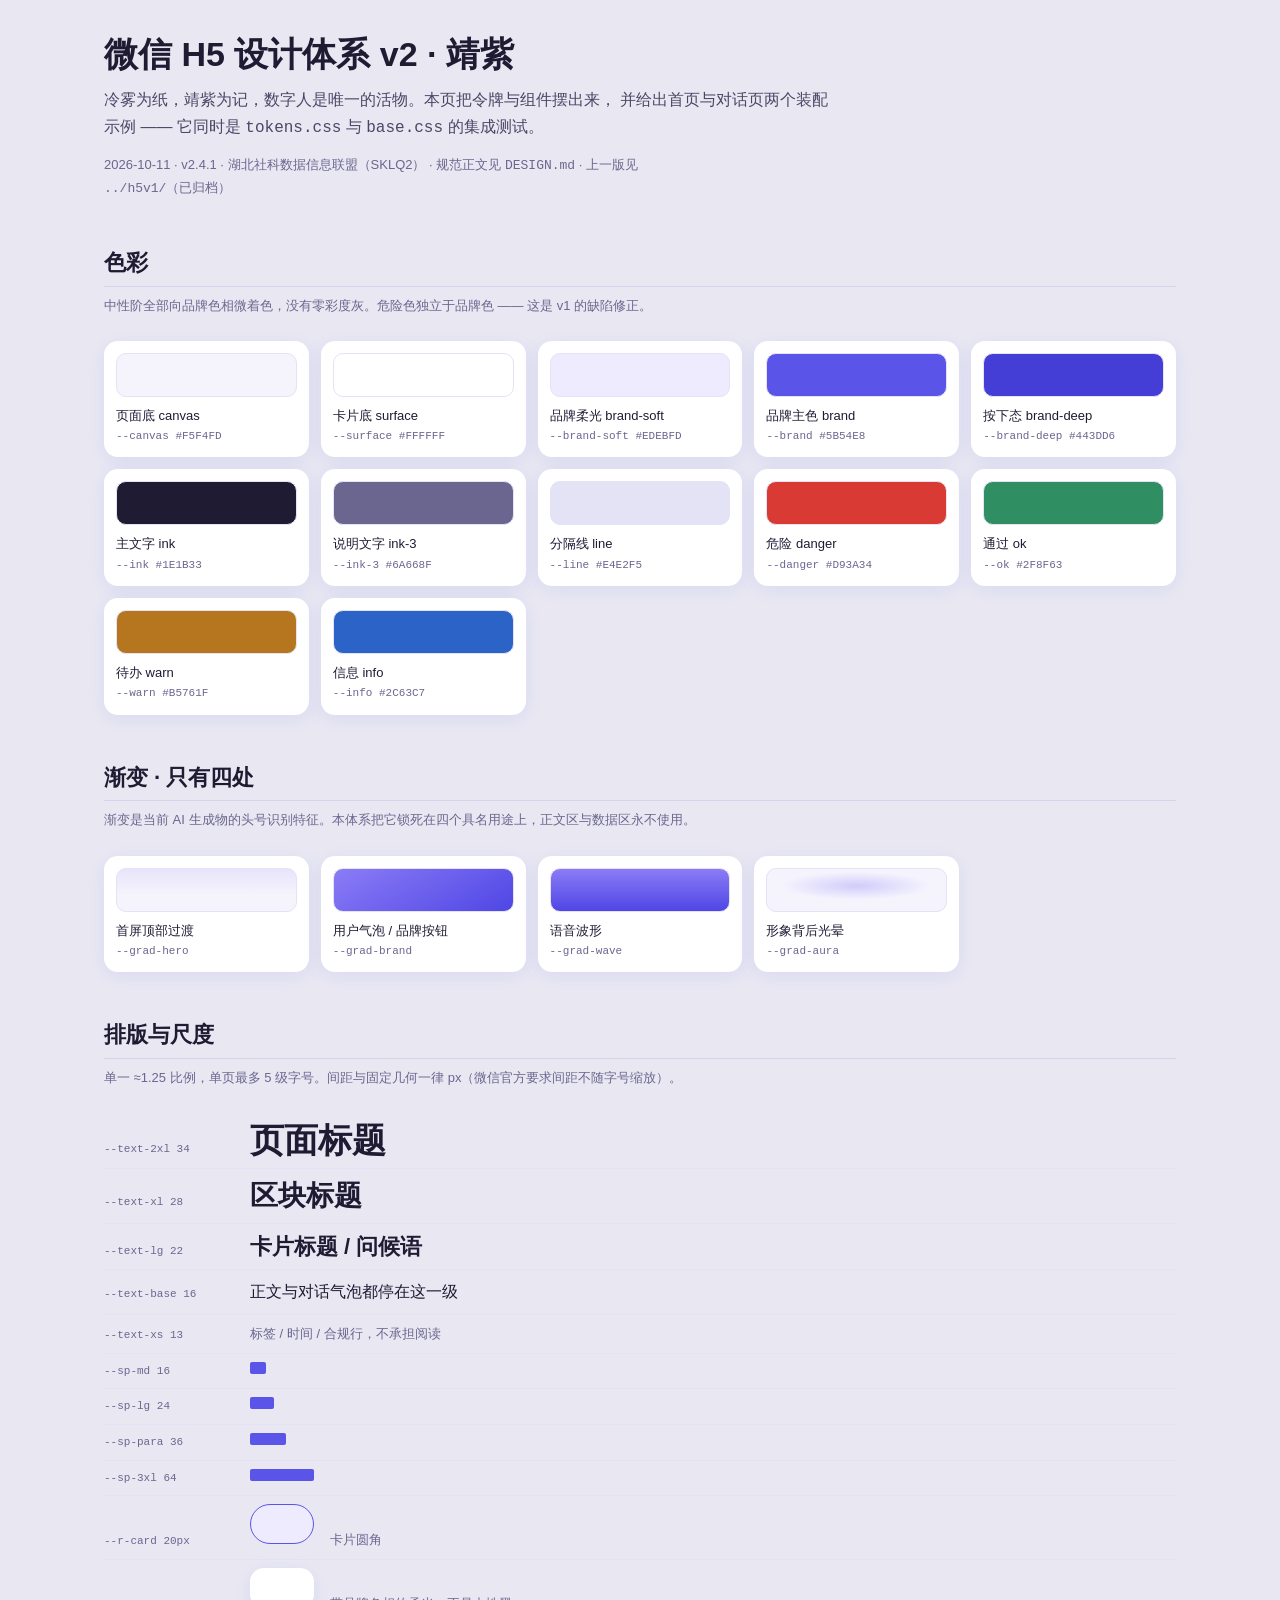
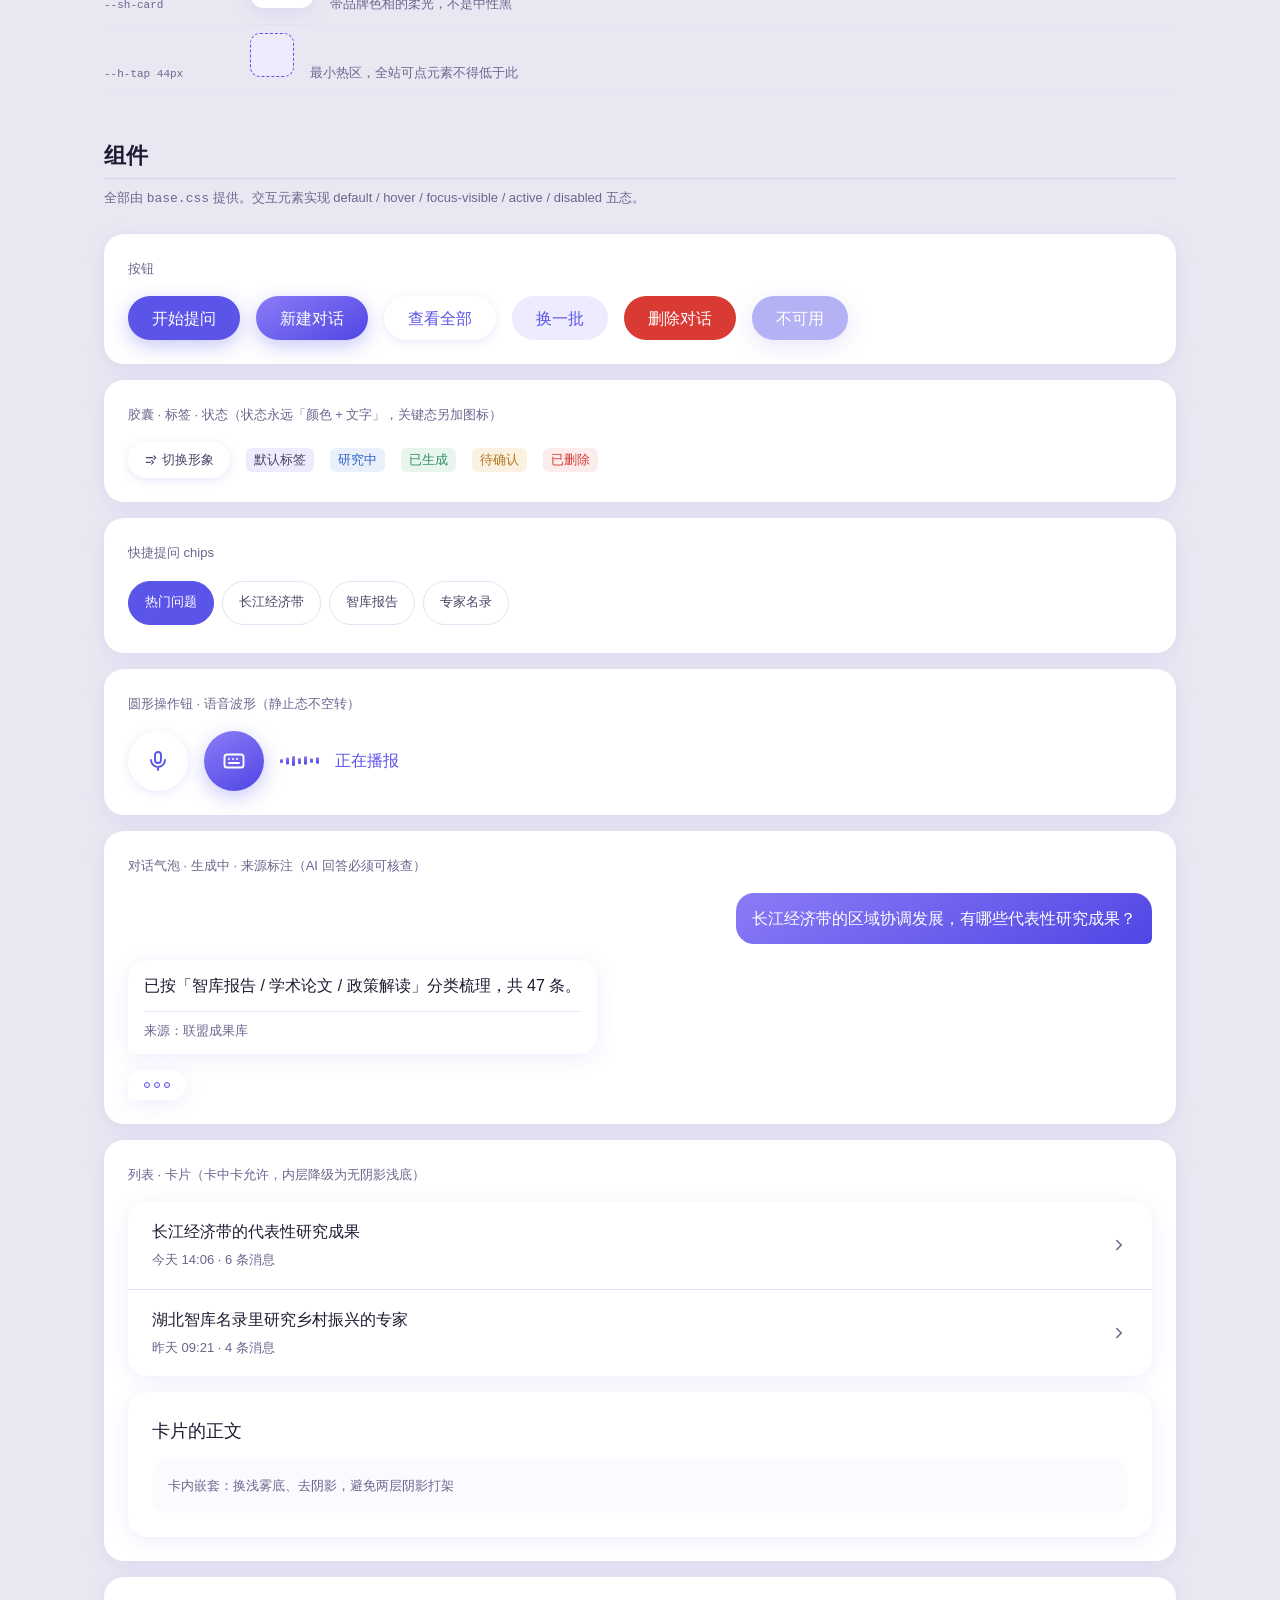
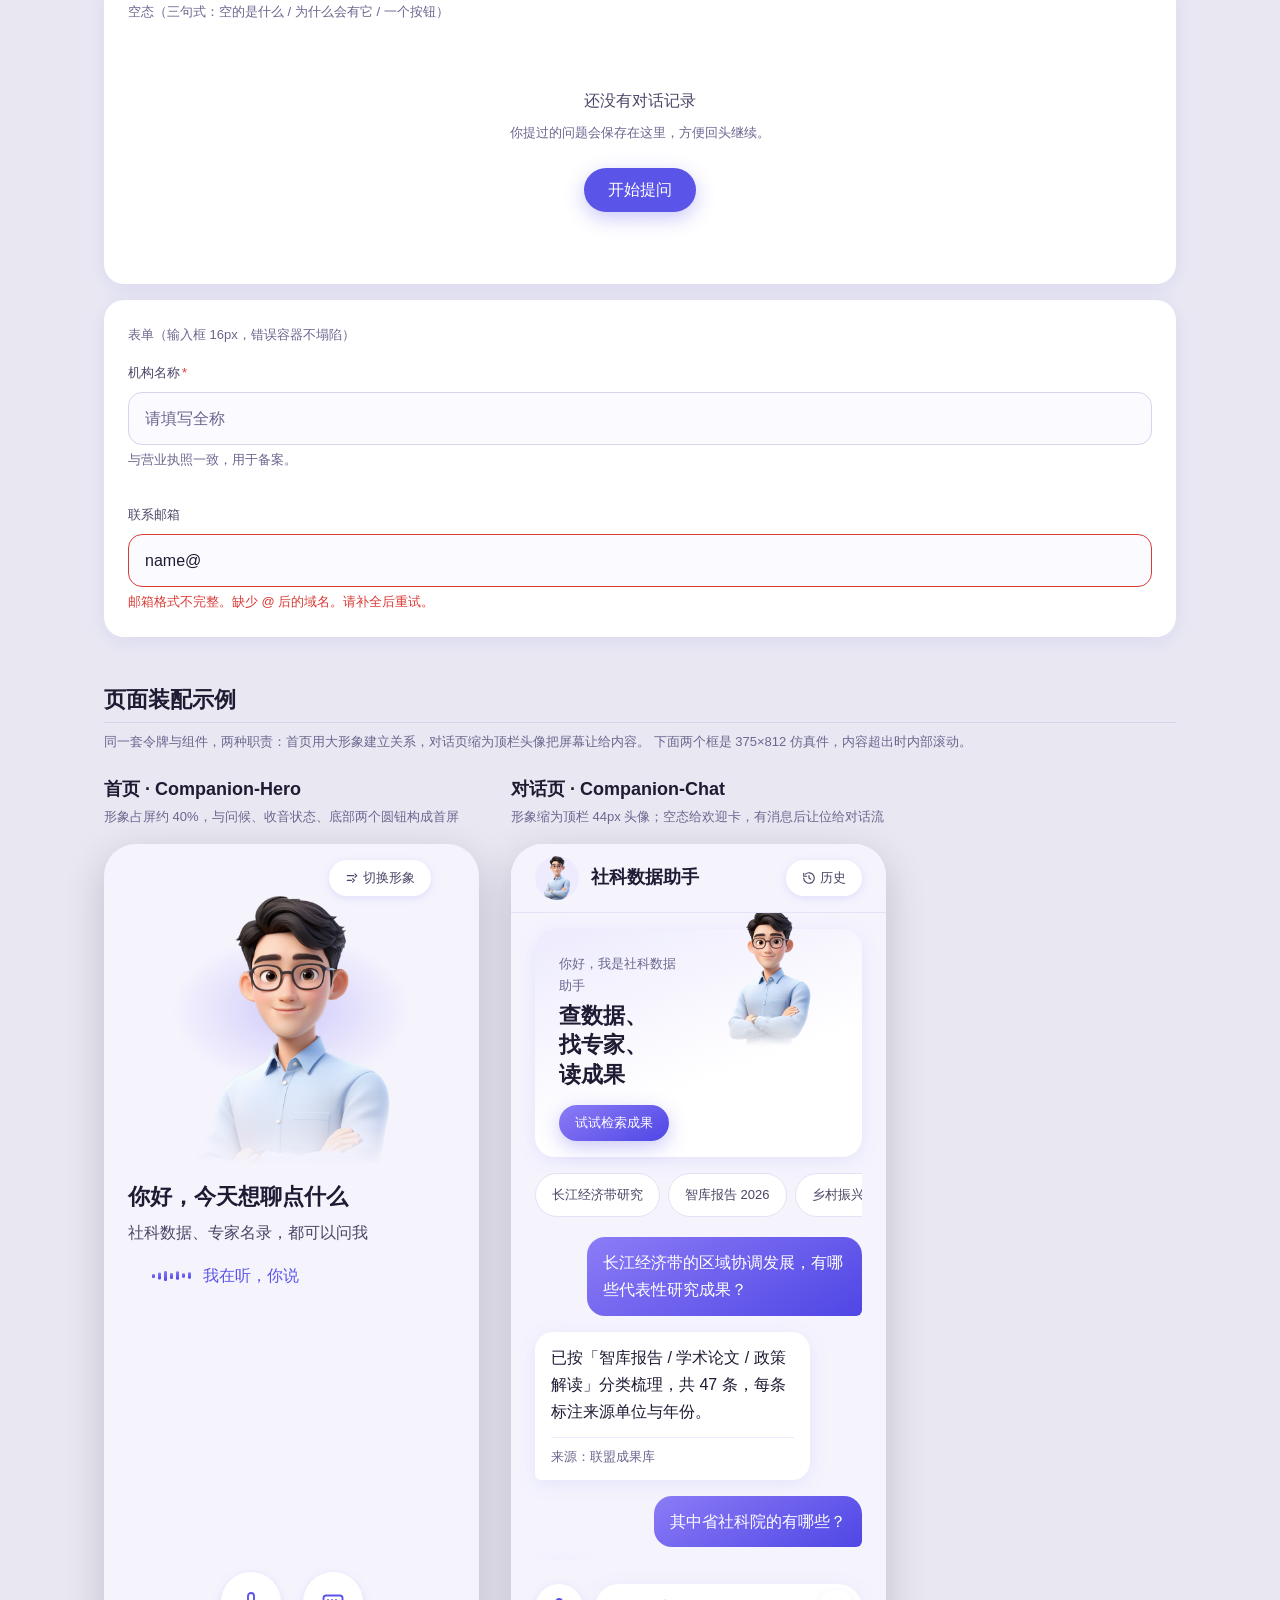
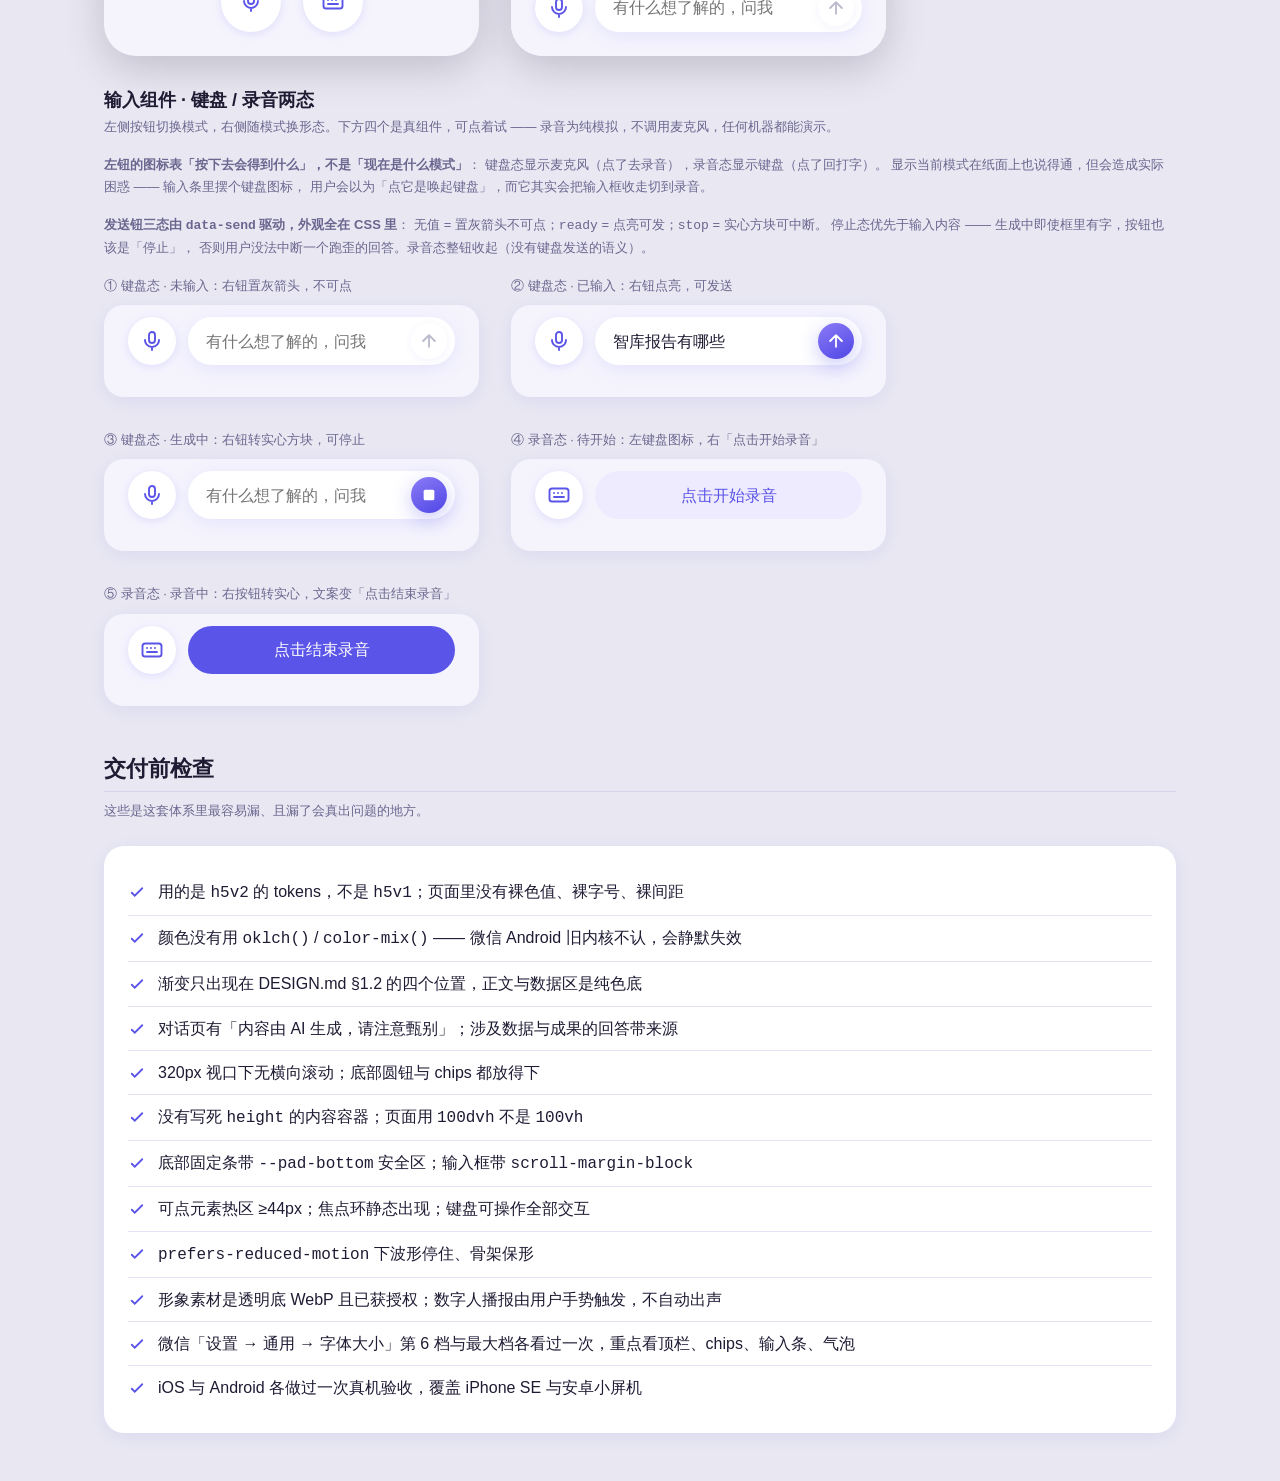
==== commit a266c800: "fix: 修复 H5 演示站评审发现的问题 经 AI 全量评审（55 条告警）+ 对抗复核（收敛为 42 条真问题）后修复。  数据层 / 交互： - history.html 播种判据改用首访哨兵 " ====
--- a/h5v2/index.html
+++ b/h5v2/index.html
@@ -83,9 +83,7 @@
 .toprow { display: flex; justify-content: flex-end; padding: var(--sp-md) var(--pad-end) 0; }
 .listening { display: flex; align-items: center; gap: var(--sp-sm);
              padding: var(--sp-md) var(--pad-end) 0 var(--pad-start); }
-.bar__title { flex: 1 1 auto; min-width: 0; }
-.bar__title h1 { font-size: var(--text-md); }
-.flowpad { padding-inline: var(--pad-end) var(--pad-start); }
+.bar__title { flex: 1 1 auto; min-width: 0; font-size: var(--text-md); font-weight: var(--w-head); }
 
 /* 检查清单 */
 .checklist { background: var(--surface); border-radius: var(--r-card); padding: var(--sp-lg);
@@ -125,8 +123,8 @@
         <div class="tok__name">按下态 brand-deep</div><div class="tok__val">--brand-deep #443DD6</div></div>
       <div class="tok"><div class="tok__chip" style="background:#1E1B33"></div>
         <div class="tok__name">主文字 ink</div><div class="tok__val">--ink #1E1B33</div></div>
-      <div class="tok"><div class="tok__chip" style="background:#7A76A0"></div>
-        <div class="tok__name">说明文字 ink-3</div><div class="tok__val">--ink-3 #7A76A0</div></div>
+      <div class="tok"><div class="tok__chip" style="background:#6A668F"></div>
+        <div class="tok__name">说明文字 ink-3</div><div class="tok__val">--ink-3 #6A668F</div></div>
       <div class="tok"><div class="tok__chip" style="background:#E4E2F5"></div>
         <div class="tok__name">分隔线 line</div><div class="tok__val">--line #E4E2F5</div></div>
       <div class="tok"><div class="tok__chip" style="background:#D93A34"></div>
@@ -366,7 +364,7 @@
               <span class="figure figure--dock">
                 <img class="figure__img" src="assets/avatars/avatar-02.png" alt="" width="44" height="44">
               </span>
-              <span class="bar__title"><h1>社科数据助手</h1></span>
+              <span class="bar__title">社科数据助手</span>
               <button class="pill">
                 <svg viewBox="0 0 24 24" fill="none" stroke="currentColor" stroke-width="2" stroke-linecap="round" stroke-linejoin="round" aria-hidden="true">
                   <path d="M3 12a9 9 0 1 0 3-6.7"/><path d="M3 4v5h5"/><path d="M12 8v4l3 2"/></svg>
@@ -723,6 +721,8 @@
     /* 左：切模式。切走时把录音态收干净，避免留下一个"录着"的按钮 */
     modeBtn.addEventListener('click', function () {
       if (timer) { clearTimeout(timer); timer = null; }
+      if (sendTimer) { clearTimeout(sendTimer); sendTimer = null; }
+      busy = false;
       rec = 'off';
       mode = (mode === 'voice') ? 'keyboard' : 'voice';
       render();
--- a/h5v2/tokens.css
+++ b/h5v2/tokens.css
@@ -38,7 +38,7 @@
 
   --ink:          #1E1B33;   /* 主文字 */
   --ink-2:        #4A4666;   /* 次级文字 */
-  --ink-3:        #7A76A0;   /* 说明 / 时间 / 合规行 */
+  --ink-3:        #6A668F;   /* 说明 / 时间 / 合规行 */
   --ink-on-dark:  #ECEBF5;   /* 深底上的文字 */
 
   --line:         var(--mist-4);
@@ -130,8 +130,8 @@
   --sp-2xl: 48px;
   --sp-3xl: 64px;
   /* 段落间距：工信部适老化规范要求段落间距 ≥ 行距 ×1.3。
-     正文 16 × 1.7 = 27.2px，×1.3 = 35.4px，取 36px。 */
-  --sp-para: 36px;
+     用 calc 跟行距走，字号档位放大时仍满足（1rem 档位下 ≈35.4px）。 */
+  --sp-para: calc(1.3 * 1rem * var(--lh-body));
 
   /* ------------------------------------------------------------------ *
    * 8 · 尺度与盒模型 —— H5 竖屏优先
@@ -143,7 +143,7 @@
   --pad-end:    max(var(--gutter), var(--safe-right));
   --measure:    34em;                                  /* 中文正文行宽 ≈26–32 字 */
   --h-tap:      44px;                                  /* 最小热区；靠 min-height 撑开 */
-  --h-pill:     36px;                                  /* 胶囊 / 页头小图标钮：次级动作的高度 */
+  --h-pill:     36px;                                  /* 胶囊 / 页头小图标钮的可见形体高度；热区另由 ::before 撑到 --h-tap 44px */
   --h-control:  44px;                                  /* 输入与按钮共用基准高 */
   --h-input:    48px;
   --h-tabbar:   56px;
@@ -222,13 +222,13 @@
     --ink-3:       #8C89A6;
     --ink-on-dark: #ECEBF5;
 
-    --line:        #2E2C40;
+    --line:        var(--mist-4);
     --line-strong: #3D3A55;
     --overlay:     rgba(8, 7, 14, 0.62);
 
     --brand:       #8B84F2;
     --brand-deep:  #7A72EC;
-    --brand-soft:  #2A2743;
+    --brand-soft:  var(--mist-3);
     --on-brand:    #14131F;   /* 深色下品牌色变浅，压在上面的文字必须翻深 */
     --focus:       #A79CFA;
 
--- a/h5v2/base.css
+++ b/h5v2/base.css
@@ -168,6 +168,7 @@
 /* 首页态：占屏约 40%，底部渐隐以便问候语压在上层仍可读 */
 .figure {
   position: relative;
+  isolation: isolate;      /* 建层叠上下文，::before 的 z-index:-1 光晕才落在形象之后而非页面背景后 */
   width: 100%;
   height: var(--figure-hero);
   display: grid; place-items: end center;
@@ -736,7 +737,7 @@
 .btn--gradient { background: var(--grad-brand); color: var(--on-brand); box-shadow: var(--sh-brand); }
 .btn--ghost { background: var(--surface); color: var(--brand); box-shadow: var(--sh-btn); }
 .btn--quiet { background: var(--brand-soft); color: var(--brand); }
-.btn--danger { background: var(--danger); color: #FFFFFF; }
+.btn--danger { background: var(--danger); color: var(--on-brand); }
 .btn--block { display: flex; width: 100%; }
 .btn--sm { min-height: var(--h-pill); padding-inline: var(--sp-md); font-size: var(--text-xs); }
 
@@ -889,6 +890,25 @@
     z-index: -1;              /* 遮罩压在弹层之下 */
   }
   dialog.sheet[open] > * { position: relative; }   /* 内容抬到遮罩之上 */
+  /* .modal 变体同口径兜底 —— 上面只覆盖了 .sheet，居中的二维码/登录弹层
+     在老内核下会落入文档流（无遮罩、不居中）。inset:0 + height:fit-content
+     配 dialog.modal 已有的 margin:auto 即可居中；shortcut: 依赖 fit-content，
+     升级到需支持 Chrome<46 时改 top/left 50% 方案。 */
+  dialog.modal[open] {
+    position: fixed;
+    inset: 0;
+    height: fit-content;
+    z-index: var(--z-modal);
+    display: block;
+  }
+  dialog.modal[open]::before {
+    content: '';
+    position: fixed;
+    inset: 0;
+    background: var(--overlay);
+    z-index: -1;
+  }
+  dialog.modal[open] > * { position: relative; }
 }
 dialog.sheet h2 { font-size: var(--text-md); }
 dialog.sheet p { margin-top: var(--sp-xs); font-size: var(--text-base); color: var(--ink-2); }
@@ -902,7 +922,8 @@
    两者共用同一套背板、圆角、阴影令牌，不新增颜色尺寸。 */
 dialog.modal {
   /* position: relative —— 弹层内的绝对定位元素（如 .toast）要拿它当包含块。
-     原生 dialog 默认 static，不写这条，里面的 absolute 会以页面为参照。 */
+     原生 dialog 开启时是 fixed、关闭时是 absolute，都不是 static；
+     不写这条，里面的 absolute 会以视口/初始包含块为参照。 */
   position: relative;
   width: calc(100% - var(--sp-xl) * 2);
   max-width: var(--measure);
@@ -972,7 +993,7 @@
 .field__help { margin-top: var(--sp-2xs); font-size: var(--text-xs); color: var(--ink-3); }
 .field__error {
   margin-top: var(--sp-2xs); font-size: var(--text-xs); color: var(--danger);
-  min-height: 1lh;   /* 错误容器不塌陷，出现时不跳版 */
+  min-height: 1.7em;   /* 错误容器不塌陷，出现时不跳版；1lh 老内核不支持，用 em 兜底 */
 }
 
 /* ==========================================================================
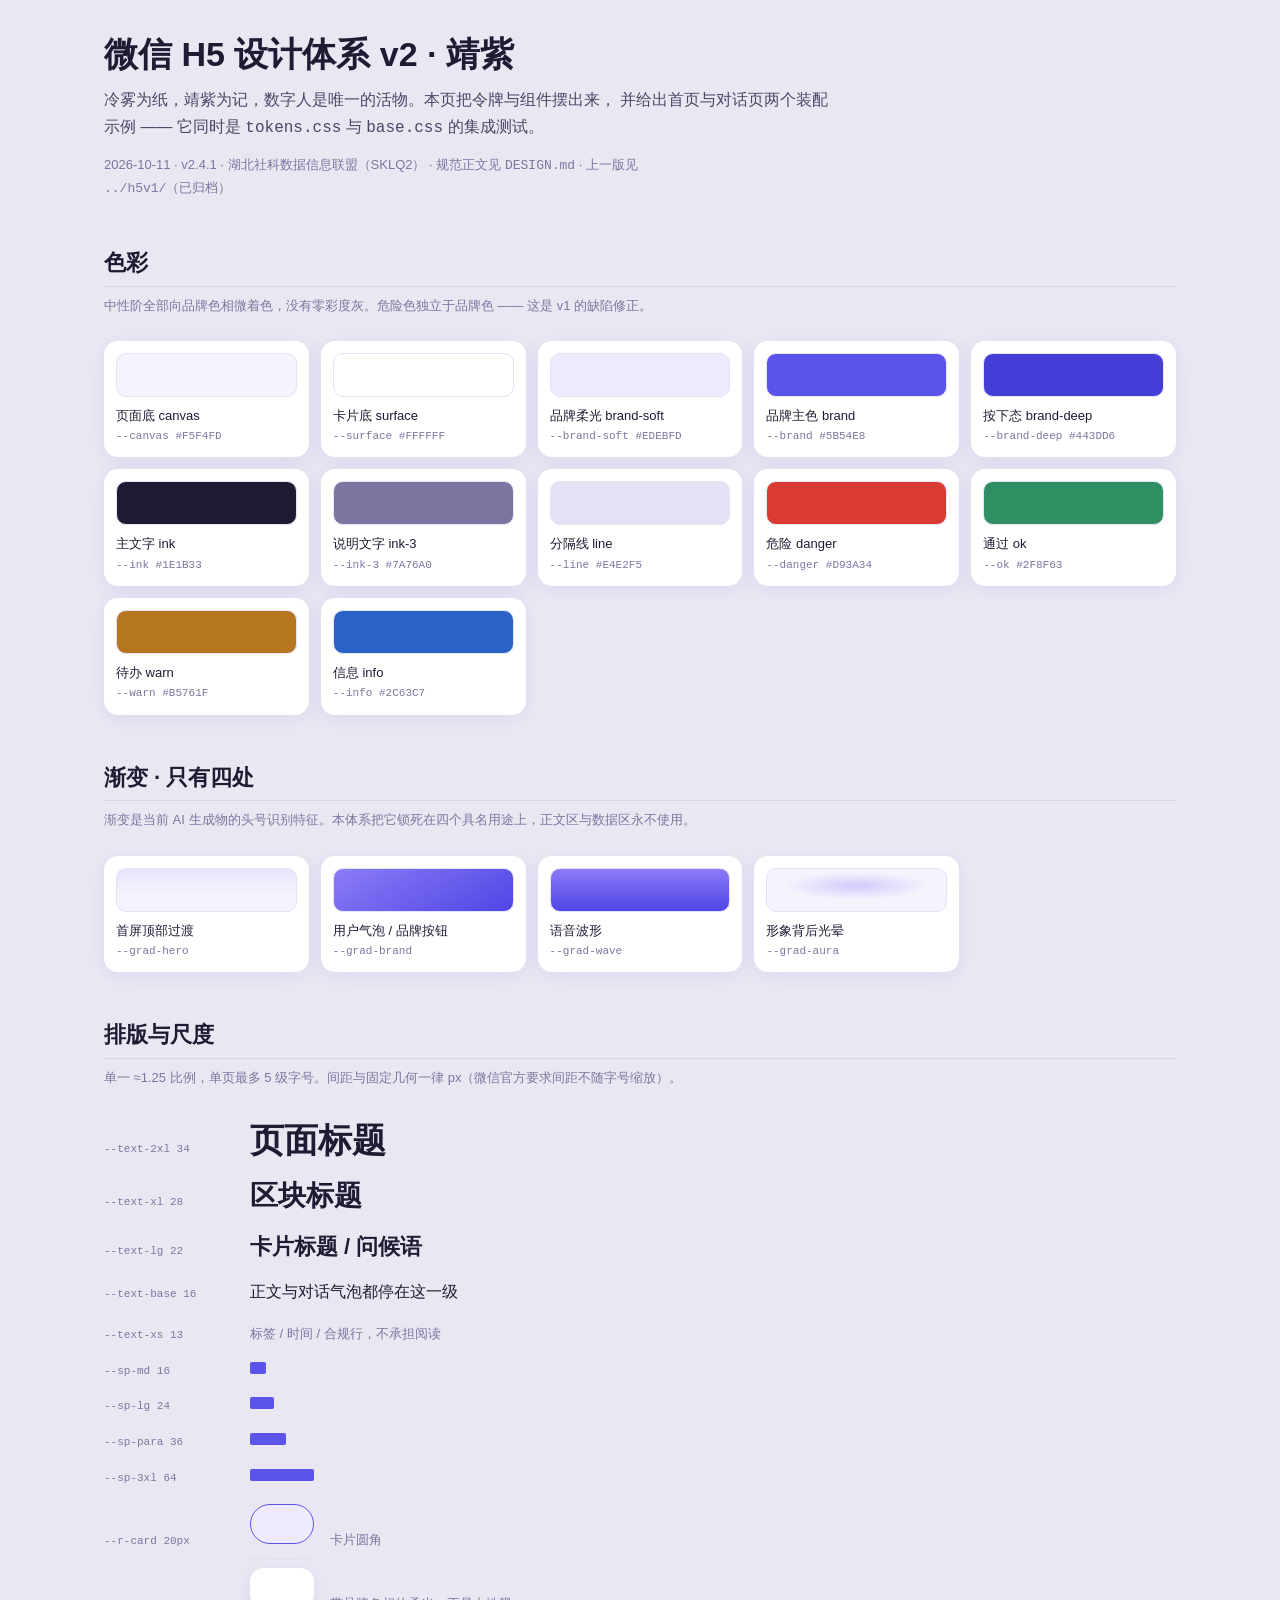
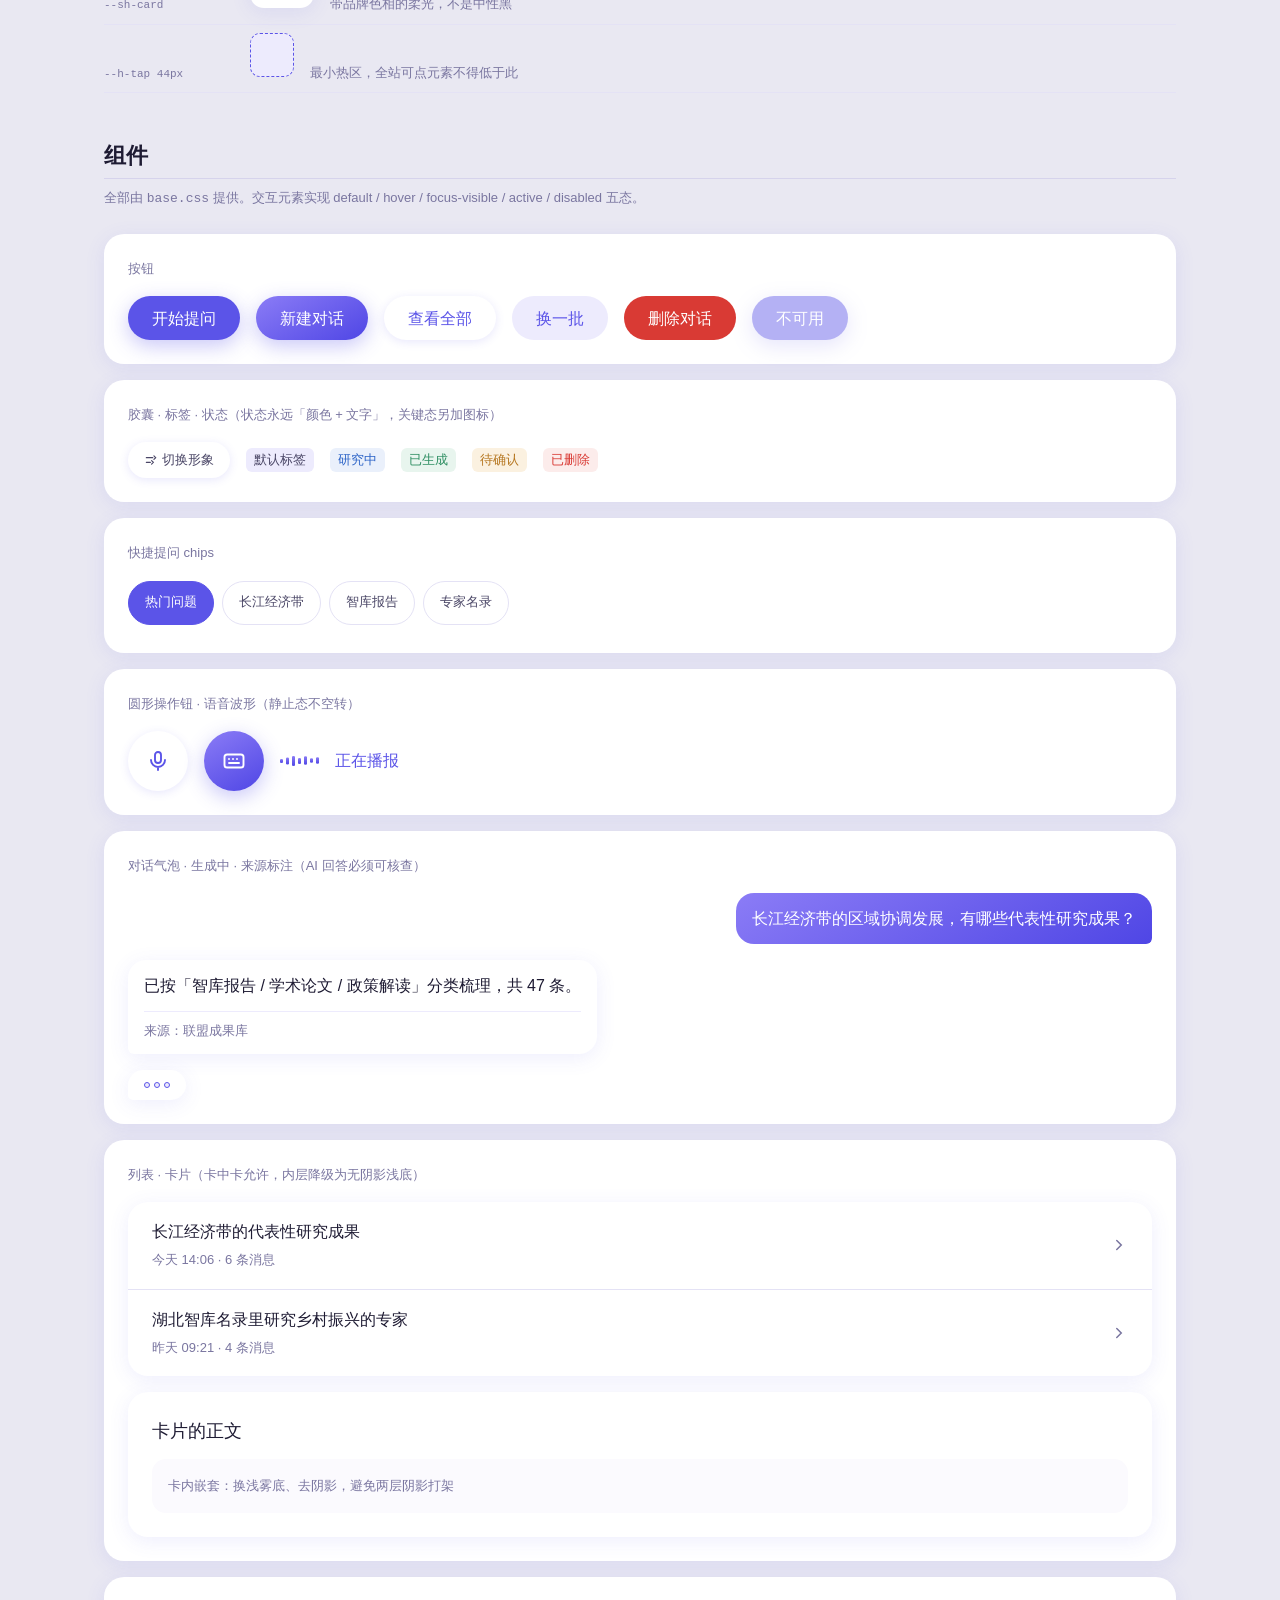
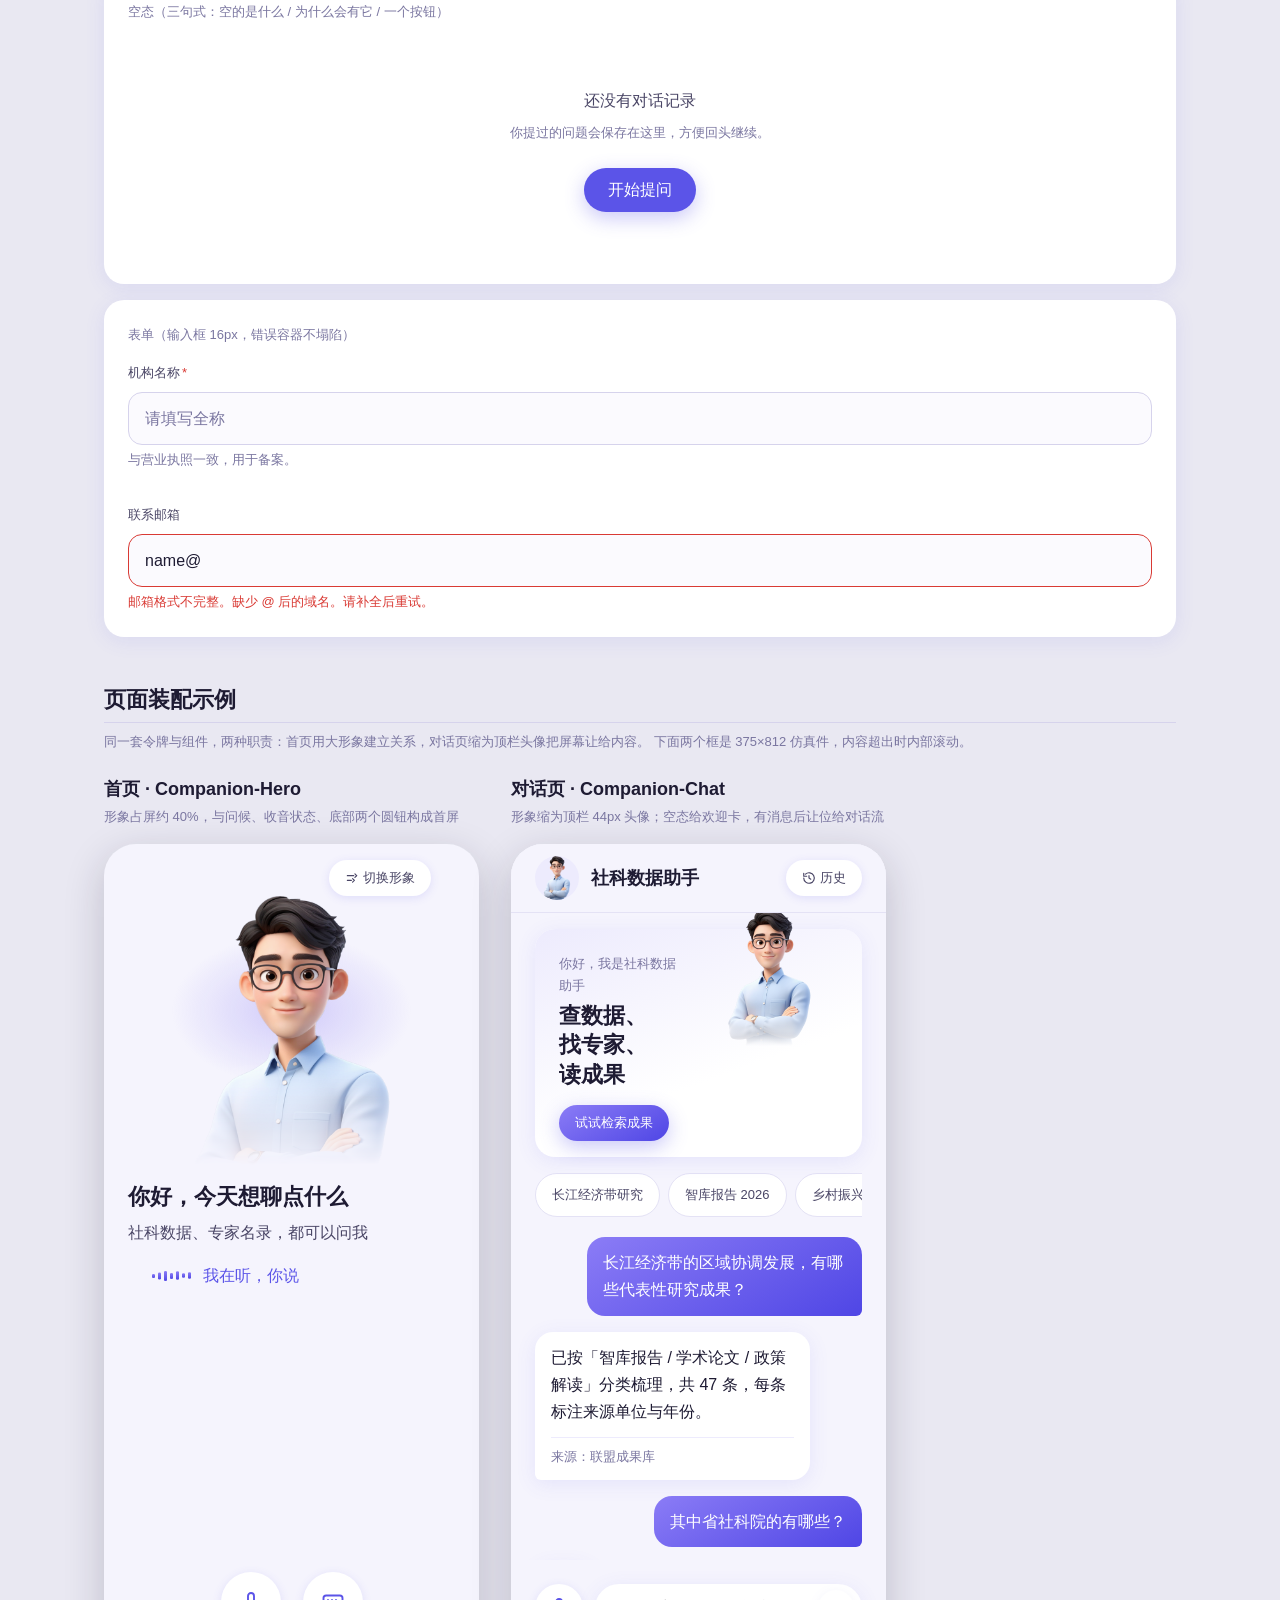
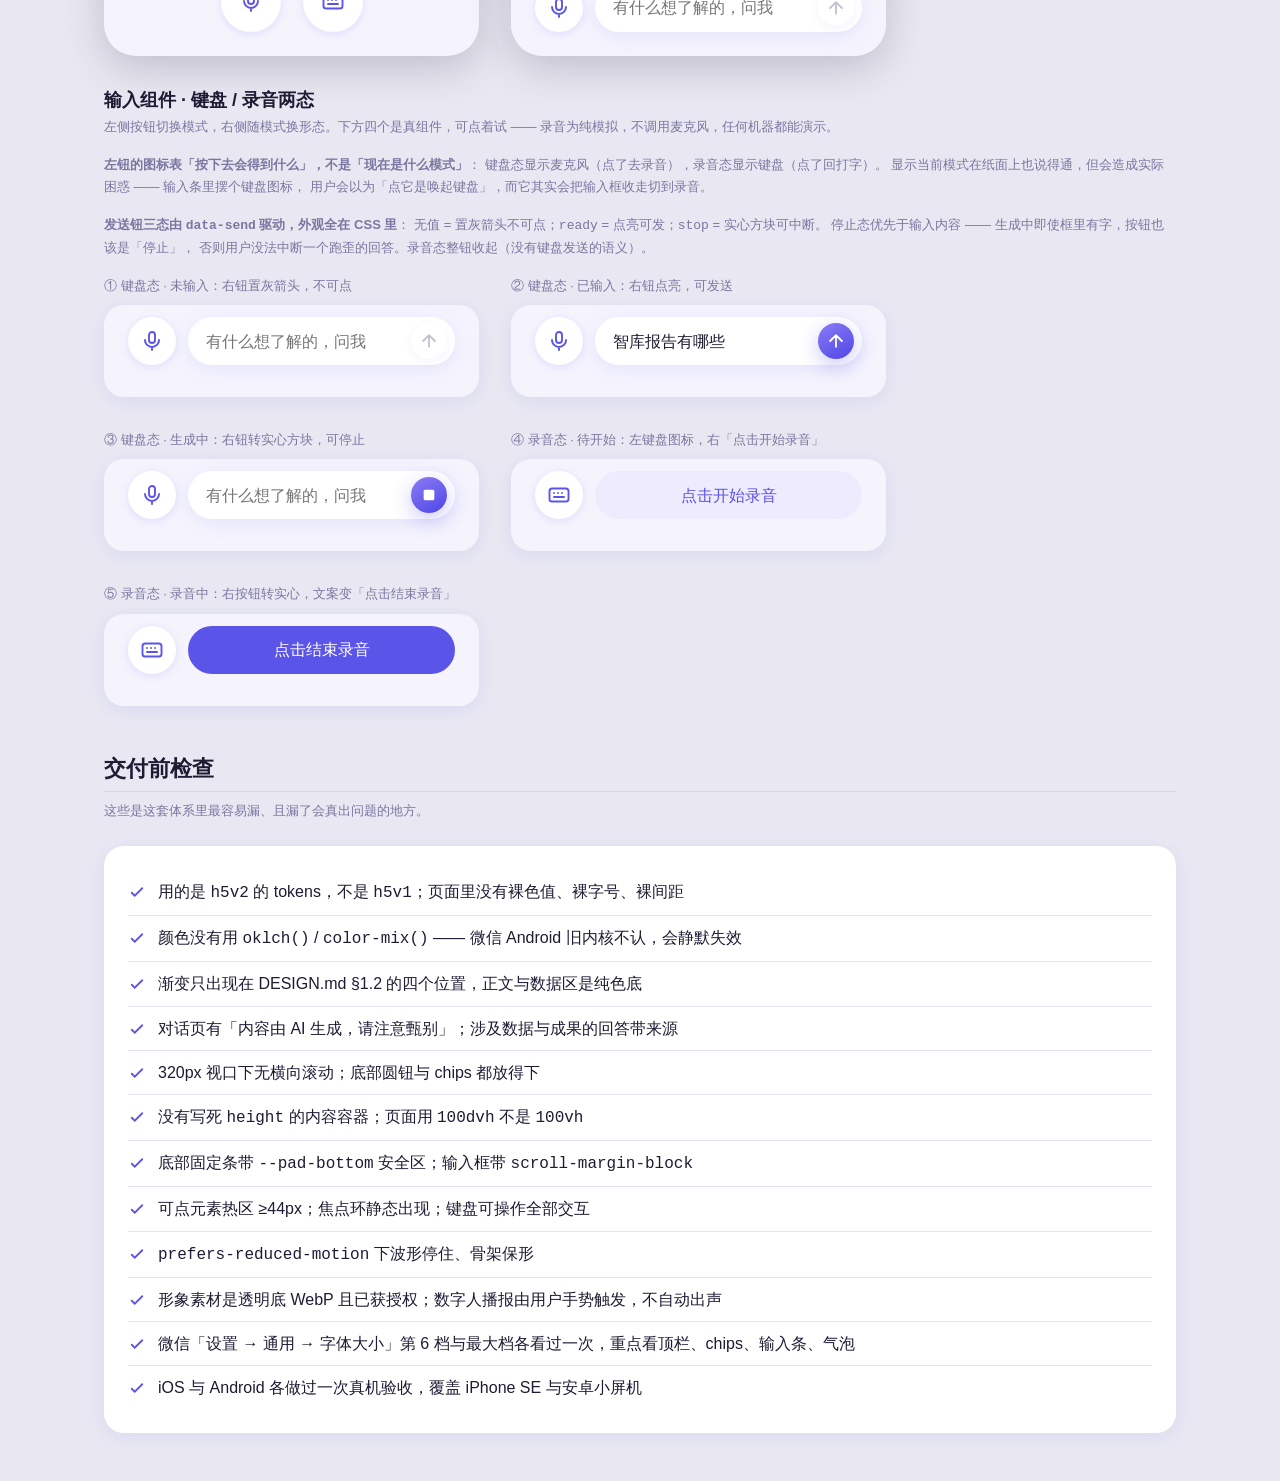
==== commit 63960495: "chore: 根目录 h5v2 对齐工作树版本 按「v2 站点自带自己那份设计体系」的口径，根目录 h5v2 换成工作树的副本， 与 v1.1/h5v2 各自独立、互不影响。  相对上一版撤回的评审改" ====
--- a/h5v2/index.html
+++ b/h5v2/index.html
@@ -83,7 +83,9 @@
 .toprow { display: flex; justify-content: flex-end; padding: var(--sp-md) var(--pad-end) 0; }
 .listening { display: flex; align-items: center; gap: var(--sp-sm);
              padding: var(--sp-md) var(--pad-end) 0 var(--pad-start); }
-.bar__title { flex: 1 1 auto; min-width: 0; font-size: var(--text-md); font-weight: var(--w-head); }
+.bar__title { flex: 1 1 auto; min-width: 0; }
+.bar__title h1 { font-size: var(--text-md); }
+.flowpad { padding-inline: var(--pad-end) var(--pad-start); }
 
 /* 检查清单 */
 .checklist { background: var(--surface); border-radius: var(--r-card); padding: var(--sp-lg);
@@ -123,8 +125,8 @@
         <div class="tok__name">按下态 brand-deep</div><div class="tok__val">--brand-deep #443DD6</div></div>
       <div class="tok"><div class="tok__chip" style="background:#1E1B33"></div>
         <div class="tok__name">主文字 ink</div><div class="tok__val">--ink #1E1B33</div></div>
-      <div class="tok"><div class="tok__chip" style="background:#6A668F"></div>
-        <div class="tok__name">说明文字 ink-3</div><div class="tok__val">--ink-3 #6A668F</div></div>
+      <div class="tok"><div class="tok__chip" style="background:#7A76A0"></div>
+        <div class="tok__name">说明文字 ink-3</div><div class="tok__val">--ink-3 #7A76A0</div></div>
       <div class="tok"><div class="tok__chip" style="background:#E4E2F5"></div>
         <div class="tok__name">分隔线 line</div><div class="tok__val">--line #E4E2F5</div></div>
       <div class="tok"><div class="tok__chip" style="background:#D93A34"></div>
@@ -364,7 +366,7 @@
               <span class="figure figure--dock">
                 <img class="figure__img" src="assets/avatars/avatar-02.png" alt="" width="44" height="44">
               </span>
-              <span class="bar__title">社科数据助手</span>
+              <span class="bar__title"><h1>社科数据助手</h1></span>
               <button class="pill">
                 <svg viewBox="0 0 24 24" fill="none" stroke="currentColor" stroke-width="2" stroke-linecap="round" stroke-linejoin="round" aria-hidden="true">
                   <path d="M3 12a9 9 0 1 0 3-6.7"/><path d="M3 4v5h5"/><path d="M12 8v4l3 2"/></svg>
@@ -721,8 +723,6 @@
     /* 左：切模式。切走时把录音态收干净，避免留下一个"录着"的按钮 */
     modeBtn.addEventListener('click', function () {
       if (timer) { clearTimeout(timer); timer = null; }
-      if (sendTimer) { clearTimeout(sendTimer); sendTimer = null; }
-      busy = false;
       rec = 'off';
       mode = (mode === 'voice') ? 'keyboard' : 'voice';
       render();
--- a/h5v2/tokens.css
+++ b/h5v2/tokens.css
@@ -38,7 +38,7 @@
 
   --ink:          #1E1B33;   /* 主文字 */
   --ink-2:        #4A4666;   /* 次级文字 */
-  --ink-3:        #6A668F;   /* 说明 / 时间 / 合规行 */
+  --ink-3:        #7A76A0;   /* 说明 / 时间 / 合规行 */
   --ink-on-dark:  #ECEBF5;   /* 深底上的文字 */
 
   --line:         var(--mist-4);
@@ -130,8 +130,8 @@
   --sp-2xl: 48px;
   --sp-3xl: 64px;
   /* 段落间距：工信部适老化规范要求段落间距 ≥ 行距 ×1.3。
-     用 calc 跟行距走，字号档位放大时仍满足（1rem 档位下 ≈35.4px）。 */
-  --sp-para: calc(1.3 * 1rem * var(--lh-body));
+     正文 16 × 1.7 = 27.2px，×1.3 = 35.4px，取 36px。 */
+  --sp-para: 36px;
 
   /* ------------------------------------------------------------------ *
    * 8 · 尺度与盒模型 —— H5 竖屏优先
@@ -143,7 +143,7 @@
   --pad-end:    max(var(--gutter), var(--safe-right));
   --measure:    34em;                                  /* 中文正文行宽 ≈26–32 字 */
   --h-tap:      44px;                                  /* 最小热区；靠 min-height 撑开 */
-  --h-pill:     36px;                                  /* 胶囊 / 页头小图标钮的可见形体高度；热区另由 ::before 撑到 --h-tap 44px */
+  --h-pill:     36px;                                  /* 胶囊 / 页头小图标钮：次级动作的高度 */
   --h-control:  44px;                                  /* 输入与按钮共用基准高 */
   --h-input:    48px;
   --h-tabbar:   56px;
@@ -222,13 +222,13 @@
     --ink-3:       #8C89A6;
     --ink-on-dark: #ECEBF5;
 
-    --line:        var(--mist-4);
+    --line:        #2E2C40;
     --line-strong: #3D3A55;
     --overlay:     rgba(8, 7, 14, 0.62);
 
     --brand:       #8B84F2;
     --brand-deep:  #7A72EC;
-    --brand-soft:  var(--mist-3);
+    --brand-soft:  #2A2743;
     --on-brand:    #14131F;   /* 深色下品牌色变浅，压在上面的文字必须翻深 */
     --focus:       #A79CFA;
 
--- a/h5v2/base.css
+++ b/h5v2/base.css
@@ -168,7 +168,6 @@
 /* 首页态：占屏约 40%，底部渐隐以便问候语压在上层仍可读 */
 .figure {
   position: relative;
-  isolation: isolate;      /* 建层叠上下文，::before 的 z-index:-1 光晕才落在形象之后而非页面背景后 */
   width: 100%;
   height: var(--figure-hero);
   display: grid; place-items: end center;
@@ -737,7 +736,7 @@
 .btn--gradient { background: var(--grad-brand); color: var(--on-brand); box-shadow: var(--sh-brand); }
 .btn--ghost { background: var(--surface); color: var(--brand); box-shadow: var(--sh-btn); }
 .btn--quiet { background: var(--brand-soft); color: var(--brand); }
-.btn--danger { background: var(--danger); color: var(--on-brand); }
+.btn--danger { background: var(--danger); color: #FFFFFF; }
 .btn--block { display: flex; width: 100%; }
 .btn--sm { min-height: var(--h-pill); padding-inline: var(--sp-md); font-size: var(--text-xs); }
 
@@ -890,25 +889,6 @@
     z-index: -1;              /* 遮罩压在弹层之下 */
   }
   dialog.sheet[open] > * { position: relative; }   /* 内容抬到遮罩之上 */
-  /* .modal 变体同口径兜底 —— 上面只覆盖了 .sheet，居中的二维码/登录弹层
-     在老内核下会落入文档流（无遮罩、不居中）。inset:0 + height:fit-content
-     配 dialog.modal 已有的 margin:auto 即可居中；shortcut: 依赖 fit-content，
-     升级到需支持 Chrome<46 时改 top/left 50% 方案。 */
-  dialog.modal[open] {
-    position: fixed;
-    inset: 0;
-    height: fit-content;
-    z-index: var(--z-modal);
-    display: block;
-  }
-  dialog.modal[open]::before {
-    content: '';
-    position: fixed;
-    inset: 0;
-    background: var(--overlay);
-    z-index: -1;
-  }
-  dialog.modal[open] > * { position: relative; }
 }
 dialog.sheet h2 { font-size: var(--text-md); }
 dialog.sheet p { margin-top: var(--sp-xs); font-size: var(--text-base); color: var(--ink-2); }
@@ -922,8 +902,7 @@
    两者共用同一套背板、圆角、阴影令牌，不新增颜色尺寸。 */
 dialog.modal {
   /* position: relative —— 弹层内的绝对定位元素（如 .toast）要拿它当包含块。
-     原生 dialog 开启时是 fixed、关闭时是 absolute，都不是 static；
-     不写这条，里面的 absolute 会以视口/初始包含块为参照。 */
+     原生 dialog 默认 static，不写这条，里面的 absolute 会以页面为参照。 */
   position: relative;
   width: calc(100% - var(--sp-xl) * 2);
   max-width: var(--measure);
@@ -993,7 +972,7 @@
 .field__help { margin-top: var(--sp-2xs); font-size: var(--text-xs); color: var(--ink-3); }
 .field__error {
   margin-top: var(--sp-2xs); font-size: var(--text-xs); color: var(--danger);
-  min-height: 1.7em;   /* 错误容器不塌陷，出现时不跳版；1lh 老内核不支持，用 em 兜底 */
+  min-height: 1lh;   /* 错误容器不塌陷，出现时不跳版 */
 }
 
 /* ==========================================================================
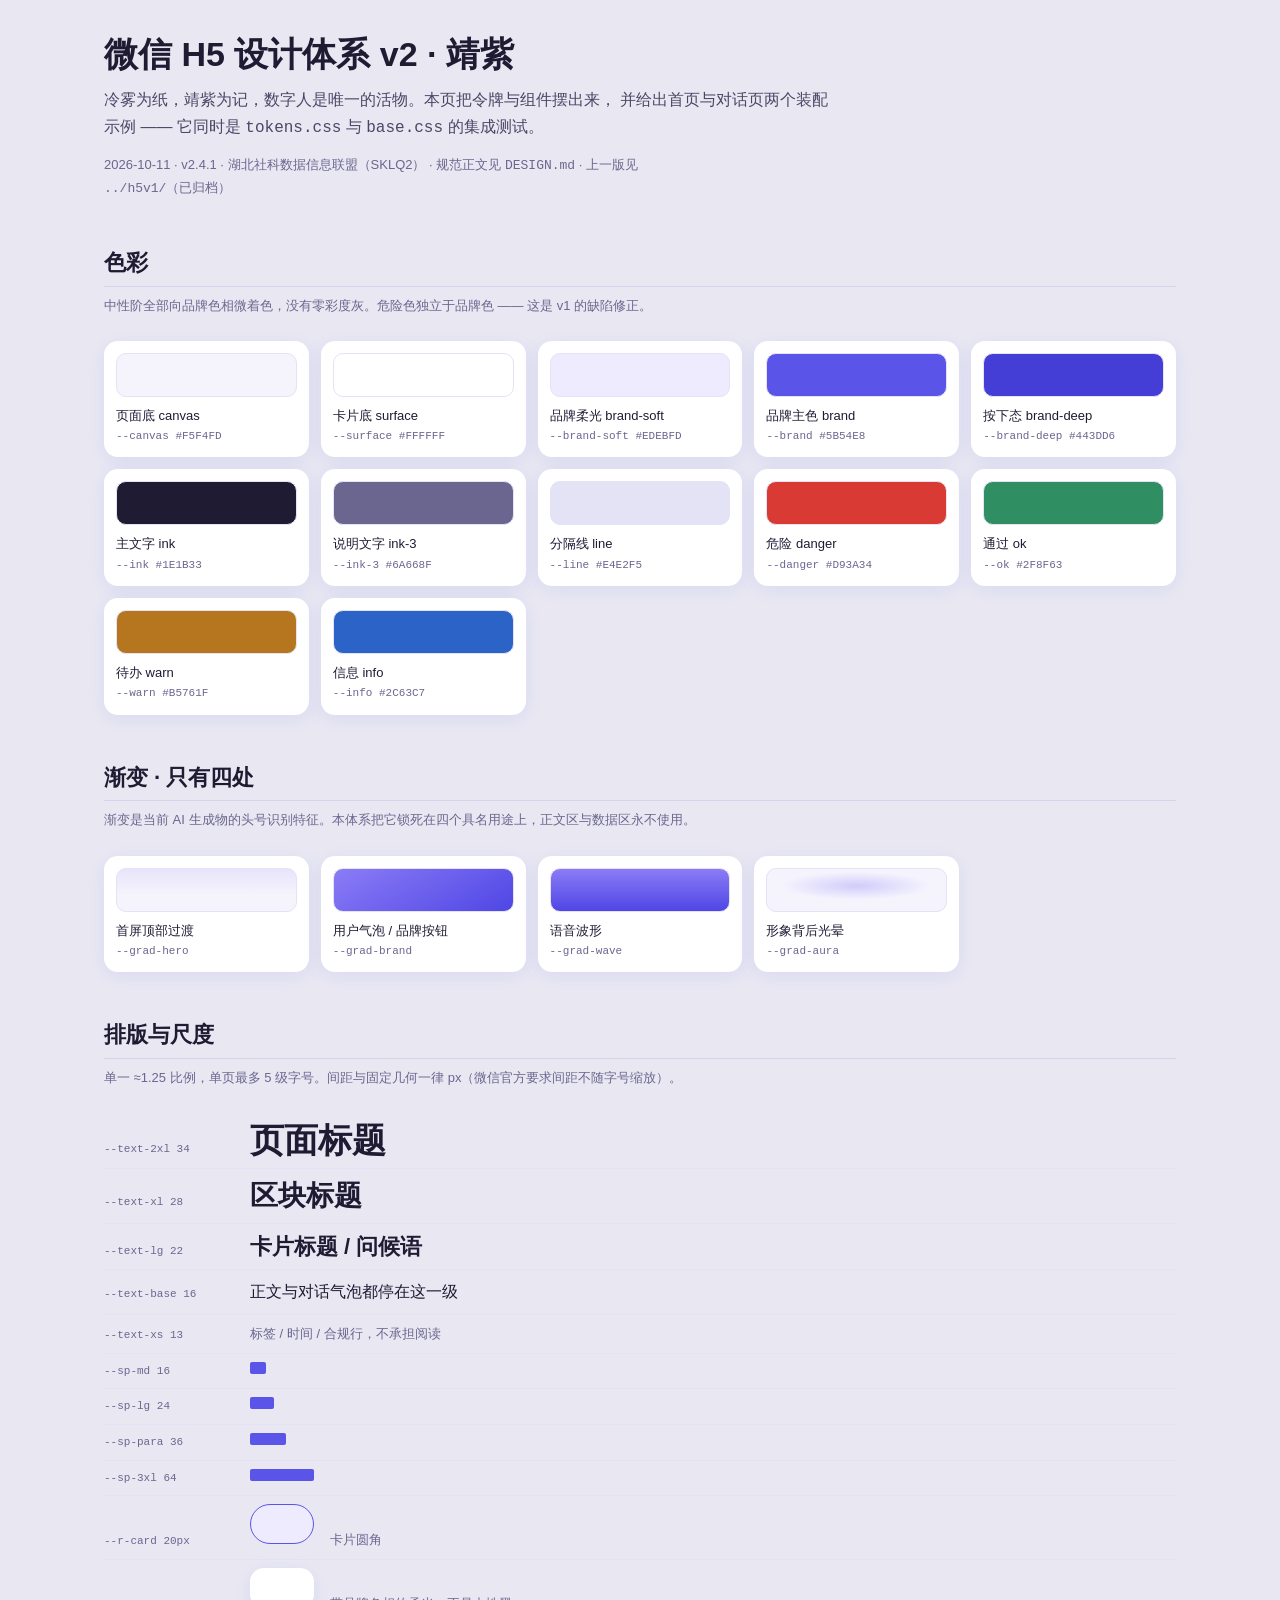
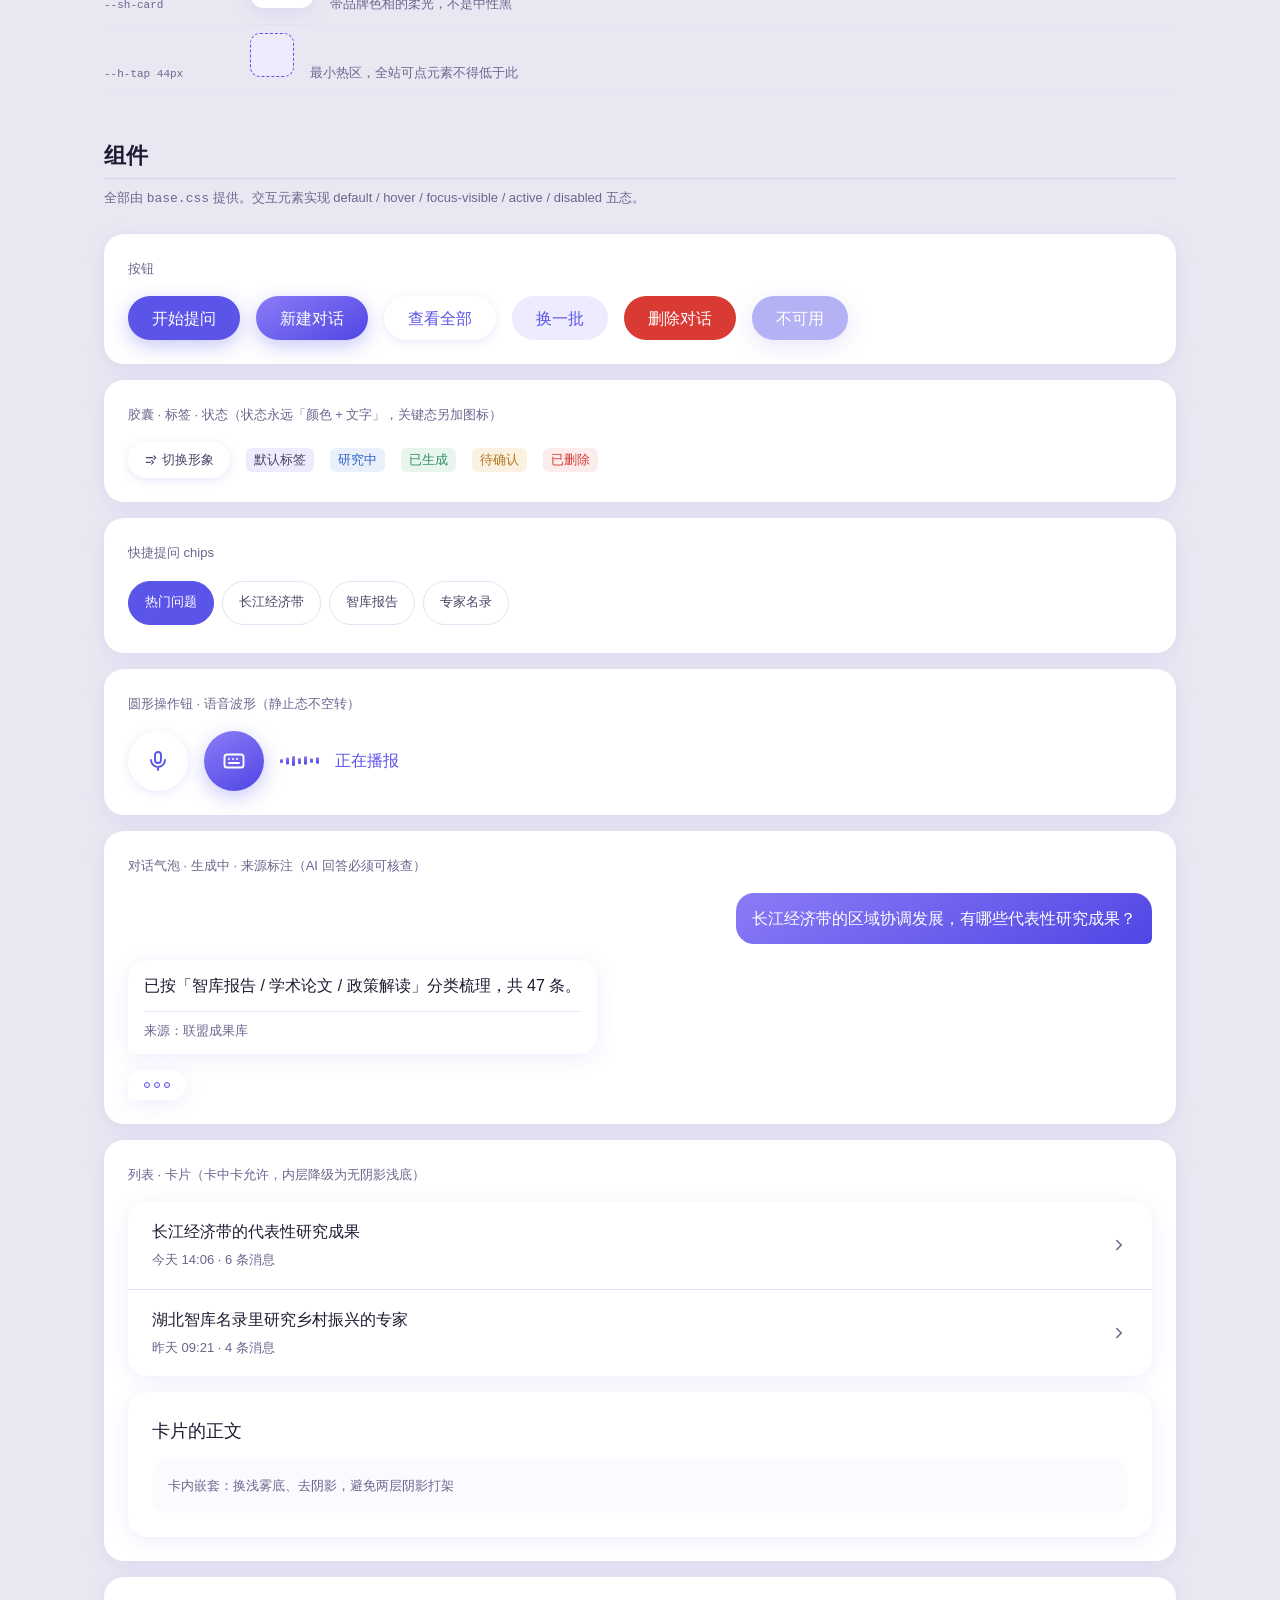
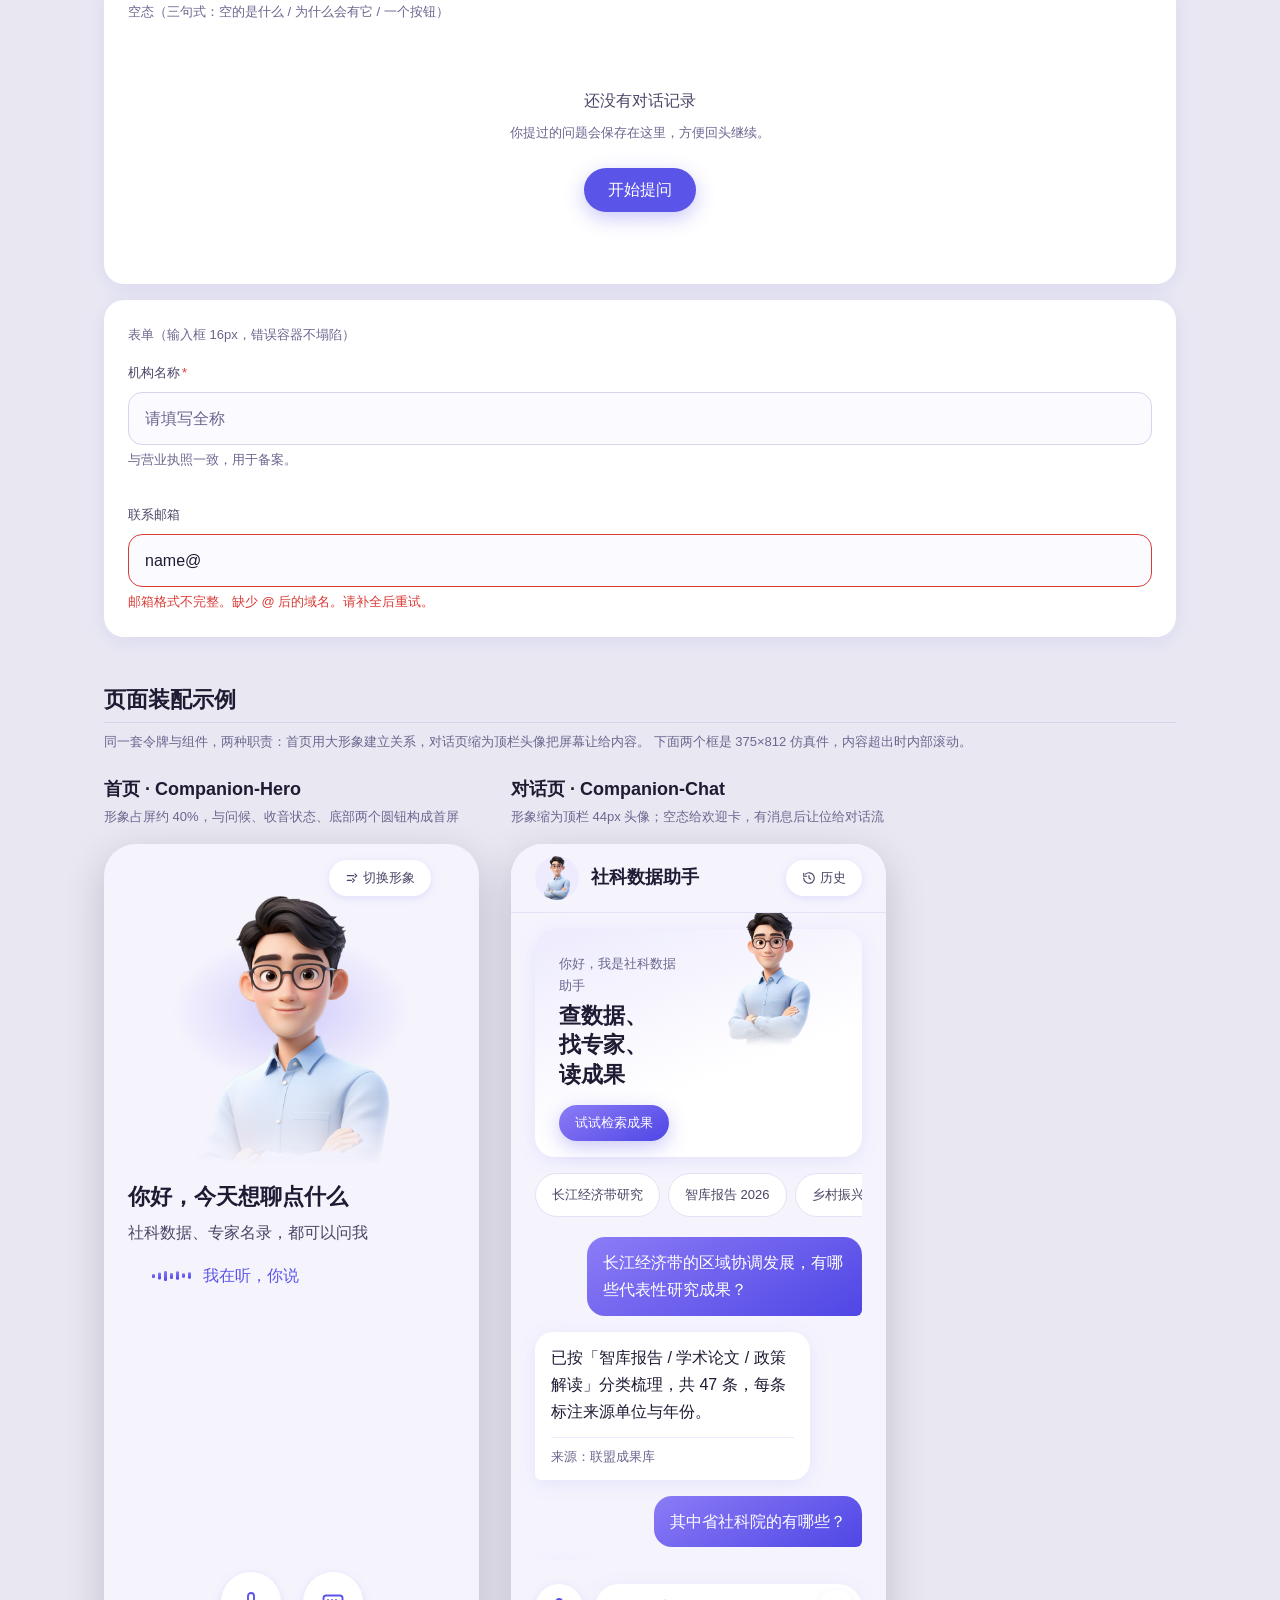
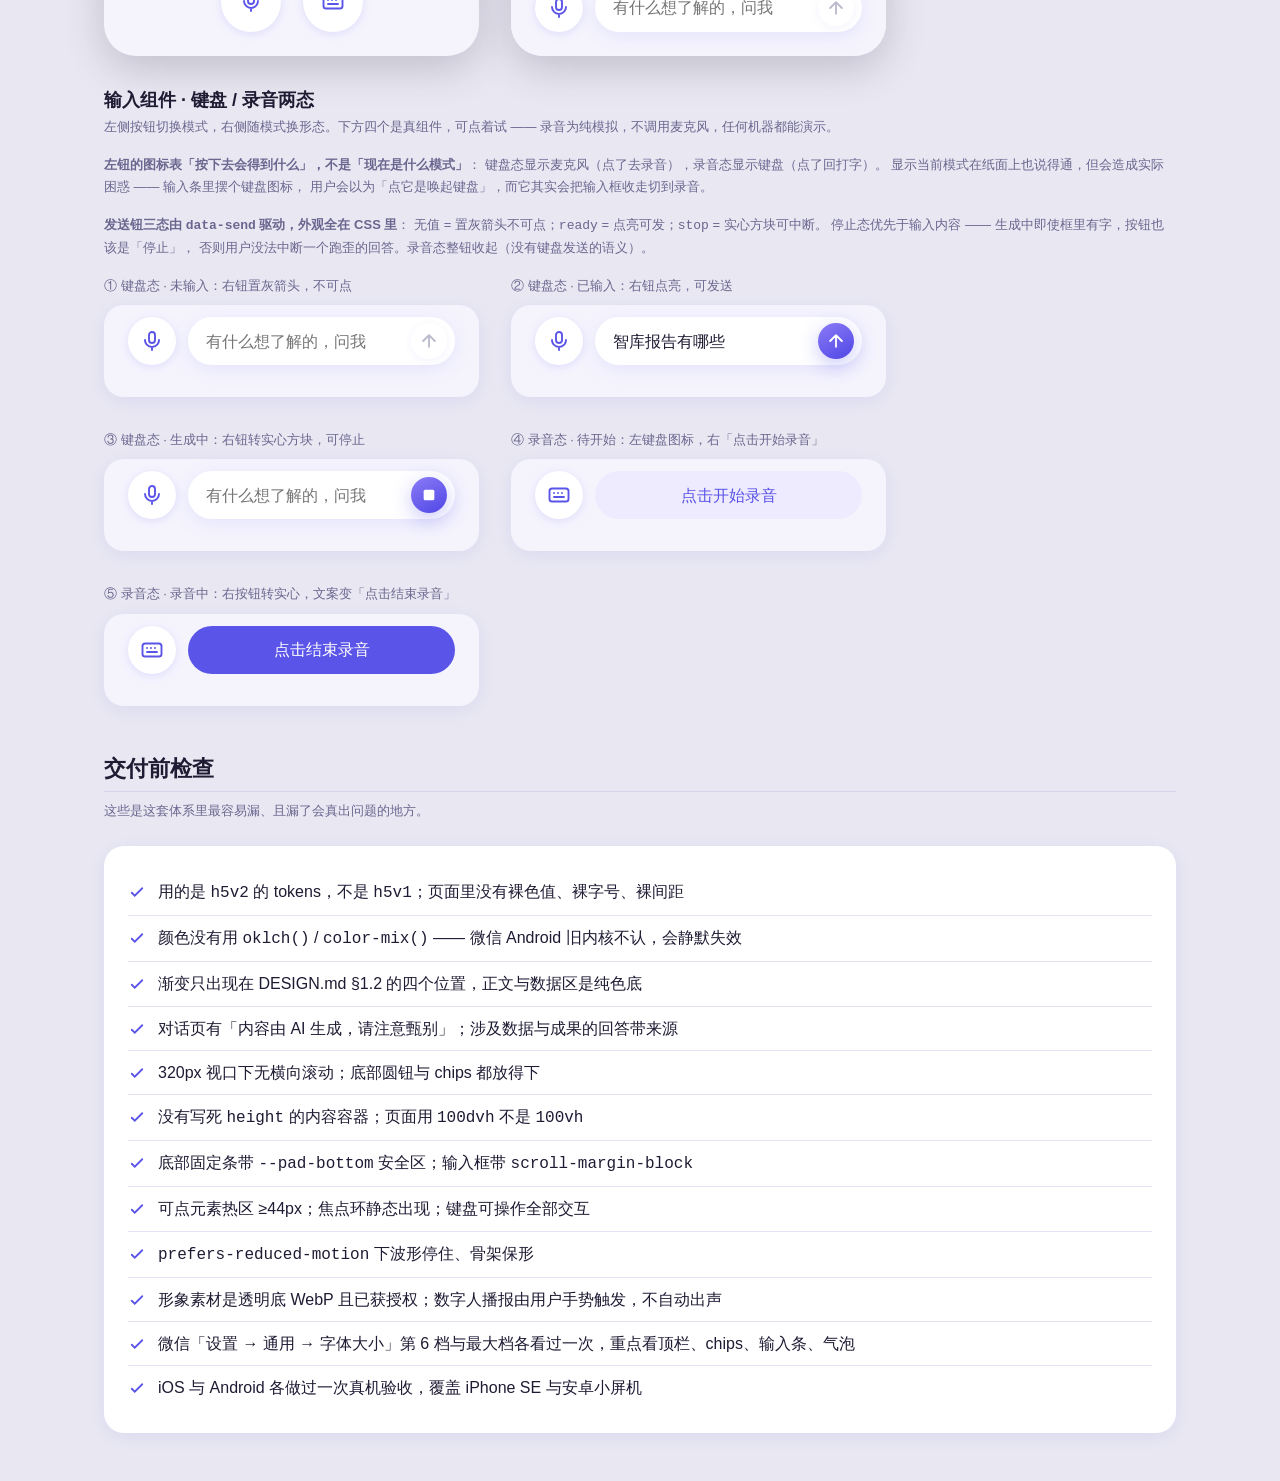
==== commit 2fc40bfc: "fix: 补回 h5v2 的老内核与对比度修复 上一版按工作树副本对齐时，连带撤回了 v1.1 评审轮修好的几处。 其中 dialog.modal 的老内核兜底直接关系到 v2 首页 —— 微信 X5" ====
--- a/h5v2/index.html
+++ b/h5v2/index.html
@@ -83,9 +83,7 @@
 .toprow { display: flex; justify-content: flex-end; padding: var(--sp-md) var(--pad-end) 0; }
 .listening { display: flex; align-items: center; gap: var(--sp-sm);
              padding: var(--sp-md) var(--pad-end) 0 var(--pad-start); }
-.bar__title { flex: 1 1 auto; min-width: 0; }
-.bar__title h1 { font-size: var(--text-md); }
-.flowpad { padding-inline: var(--pad-end) var(--pad-start); }
+.bar__title { flex: 1 1 auto; min-width: 0; font-size: var(--text-md); font-weight: var(--w-head); }
 
 /* 检查清单 */
 .checklist { background: var(--surface); border-radius: var(--r-card); padding: var(--sp-lg);
@@ -125,8 +123,8 @@
         <div class="tok__name">按下态 brand-deep</div><div class="tok__val">--brand-deep #443DD6</div></div>
       <div class="tok"><div class="tok__chip" style="background:#1E1B33"></div>
         <div class="tok__name">主文字 ink</div><div class="tok__val">--ink #1E1B33</div></div>
-      <div class="tok"><div class="tok__chip" style="background:#7A76A0"></div>
-        <div class="tok__name">说明文字 ink-3</div><div class="tok__val">--ink-3 #7A76A0</div></div>
+      <div class="tok"><div class="tok__chip" style="background:#6A668F"></div>
+        <div class="tok__name">说明文字 ink-3</div><div class="tok__val">--ink-3 #6A668F</div></div>
       <div class="tok"><div class="tok__chip" style="background:#E4E2F5"></div>
         <div class="tok__name">分隔线 line</div><div class="tok__val">--line #E4E2F5</div></div>
       <div class="tok"><div class="tok__chip" style="background:#D93A34"></div>
@@ -366,7 +364,7 @@
               <span class="figure figure--dock">
                 <img class="figure__img" src="assets/avatars/avatar-02.png" alt="" width="44" height="44">
               </span>
-              <span class="bar__title"><h1>社科数据助手</h1></span>
+              <span class="bar__title">社科数据助手</span>
               <button class="pill">
                 <svg viewBox="0 0 24 24" fill="none" stroke="currentColor" stroke-width="2" stroke-linecap="round" stroke-linejoin="round" aria-hidden="true">
                   <path d="M3 12a9 9 0 1 0 3-6.7"/><path d="M3 4v5h5"/><path d="M12 8v4l3 2"/></svg>
@@ -723,6 +721,8 @@
     /* 左：切模式。切走时把录音态收干净，避免留下一个"录着"的按钮 */
     modeBtn.addEventListener('click', function () {
       if (timer) { clearTimeout(timer); timer = null; }
+      if (sendTimer) { clearTimeout(sendTimer); sendTimer = null; }
+      busy = false;
       rec = 'off';
       mode = (mode === 'voice') ? 'keyboard' : 'voice';
       render();
--- a/h5v2/tokens.css
+++ b/h5v2/tokens.css
@@ -38,7 +38,7 @@
 
   --ink:          #1E1B33;   /* 主文字 */
   --ink-2:        #4A4666;   /* 次级文字 */
-  --ink-3:        #7A76A0;   /* 说明 / 时间 / 合规行 */
+  --ink-3:        #6A668F;   /* 说明 / 时间 / 合规行 */
   --ink-on-dark:  #ECEBF5;   /* 深底上的文字 */
 
   --line:         var(--mist-4);
@@ -130,8 +130,8 @@
   --sp-2xl: 48px;
   --sp-3xl: 64px;
   /* 段落间距：工信部适老化规范要求段落间距 ≥ 行距 ×1.3。
-     正文 16 × 1.7 = 27.2px，×1.3 = 35.4px，取 36px。 */
-  --sp-para: 36px;
+     用 calc 跟行距走，字号档位放大时仍满足（1rem 档位下 ≈35.4px）。 */
+  --sp-para: calc(1.3 * 1rem * var(--lh-body));
 
   /* ------------------------------------------------------------------ *
    * 8 · 尺度与盒模型 —— H5 竖屏优先
@@ -143,7 +143,7 @@
   --pad-end:    max(var(--gutter), var(--safe-right));
   --measure:    34em;                                  /* 中文正文行宽 ≈26–32 字 */
   --h-tap:      44px;                                  /* 最小热区；靠 min-height 撑开 */
-  --h-pill:     36px;                                  /* 胶囊 / 页头小图标钮：次级动作的高度 */
+  --h-pill:     36px;                                  /* 胶囊 / 页头小图标钮的可见形体高度；热区另由 ::before 撑到 --h-tap 44px */
   --h-control:  44px;                                  /* 输入与按钮共用基准高 */
   --h-input:    48px;
   --h-tabbar:   56px;
@@ -222,13 +222,13 @@
     --ink-3:       #8C89A6;
     --ink-on-dark: #ECEBF5;
 
-    --line:        #2E2C40;
+    --line:        var(--mist-4);
     --line-strong: #3D3A55;
     --overlay:     rgba(8, 7, 14, 0.62);
 
     --brand:       #8B84F2;
     --brand-deep:  #7A72EC;
-    --brand-soft:  #2A2743;
+    --brand-soft:  var(--mist-3);
     --on-brand:    #14131F;   /* 深色下品牌色变浅，压在上面的文字必须翻深 */
     --focus:       #A79CFA;
 
--- a/h5v2/base.css
+++ b/h5v2/base.css
@@ -168,6 +168,7 @@
 /* 首页态：占屏约 40%，底部渐隐以便问候语压在上层仍可读 */
 .figure {
   position: relative;
+  isolation: isolate;      /* 建层叠上下文，::before 的 z-index:-1 光晕才落在形象之后而非页面背景后 */
   width: 100%;
   height: var(--figure-hero);
   display: grid; place-items: end center;
@@ -736,7 +737,7 @@
 .btn--gradient { background: var(--grad-brand); color: var(--on-brand); box-shadow: var(--sh-brand); }
 .btn--ghost { background: var(--surface); color: var(--brand); box-shadow: var(--sh-btn); }
 .btn--quiet { background: var(--brand-soft); color: var(--brand); }
-.btn--danger { background: var(--danger); color: #FFFFFF; }
+.btn--danger { background: var(--danger); color: var(--on-brand); }
 .btn--block { display: flex; width: 100%; }
 .btn--sm { min-height: var(--h-pill); padding-inline: var(--sp-md); font-size: var(--text-xs); }
 
@@ -889,6 +890,25 @@
     z-index: -1;              /* 遮罩压在弹层之下 */
   }
   dialog.sheet[open] > * { position: relative; }   /* 内容抬到遮罩之上 */
+  /* .modal 变体同口径兜底 —— 上面只覆盖了 .sheet，居中的二维码/登录弹层
+     在老内核下会落入文档流（无遮罩、不居中）。inset:0 + height:fit-content
+     配 dialog.modal 已有的 margin:auto 即可居中；shortcut: 依赖 fit-content，
+     升级到需支持 Chrome<46 时改 top/left 50% 方案。 */
+  dialog.modal[open] {
+    position: fixed;
+    inset: 0;
+    height: fit-content;
+    z-index: var(--z-modal);
+    display: block;
+  }
+  dialog.modal[open]::before {
+    content: '';
+    position: fixed;
+    inset: 0;
+    background: var(--overlay);
+    z-index: -1;
+  }
+  dialog.modal[open] > * { position: relative; }
 }
 dialog.sheet h2 { font-size: var(--text-md); }
 dialog.sheet p { margin-top: var(--sp-xs); font-size: var(--text-base); color: var(--ink-2); }
@@ -902,7 +922,8 @@
    两者共用同一套背板、圆角、阴影令牌，不新增颜色尺寸。 */
 dialog.modal {
   /* position: relative —— 弹层内的绝对定位元素（如 .toast）要拿它当包含块。
-     原生 dialog 默认 static，不写这条，里面的 absolute 会以页面为参照。 */
+     原生 dialog 开启时是 fixed、关闭时是 absolute，都不是 static；
+     不写这条，里面的 absolute 会以视口/初始包含块为参照。 */
   position: relative;
   width: calc(100% - var(--sp-xl) * 2);
   max-width: var(--measure);
@@ -972,7 +993,7 @@
 .field__help { margin-top: var(--sp-2xs); font-size: var(--text-xs); color: var(--ink-3); }
 .field__error {
   margin-top: var(--sp-2xs); font-size: var(--text-xs); color: var(--danger);
-  min-height: 1lh;   /* 错误容器不塌陷，出现时不跳版 */
+  min-height: 1.7em;   /* 错误容器不塌陷，出现时不跳版；1lh 老内核不支持，用 em 兜底 */
 }
 
 /* ==========================================================================
